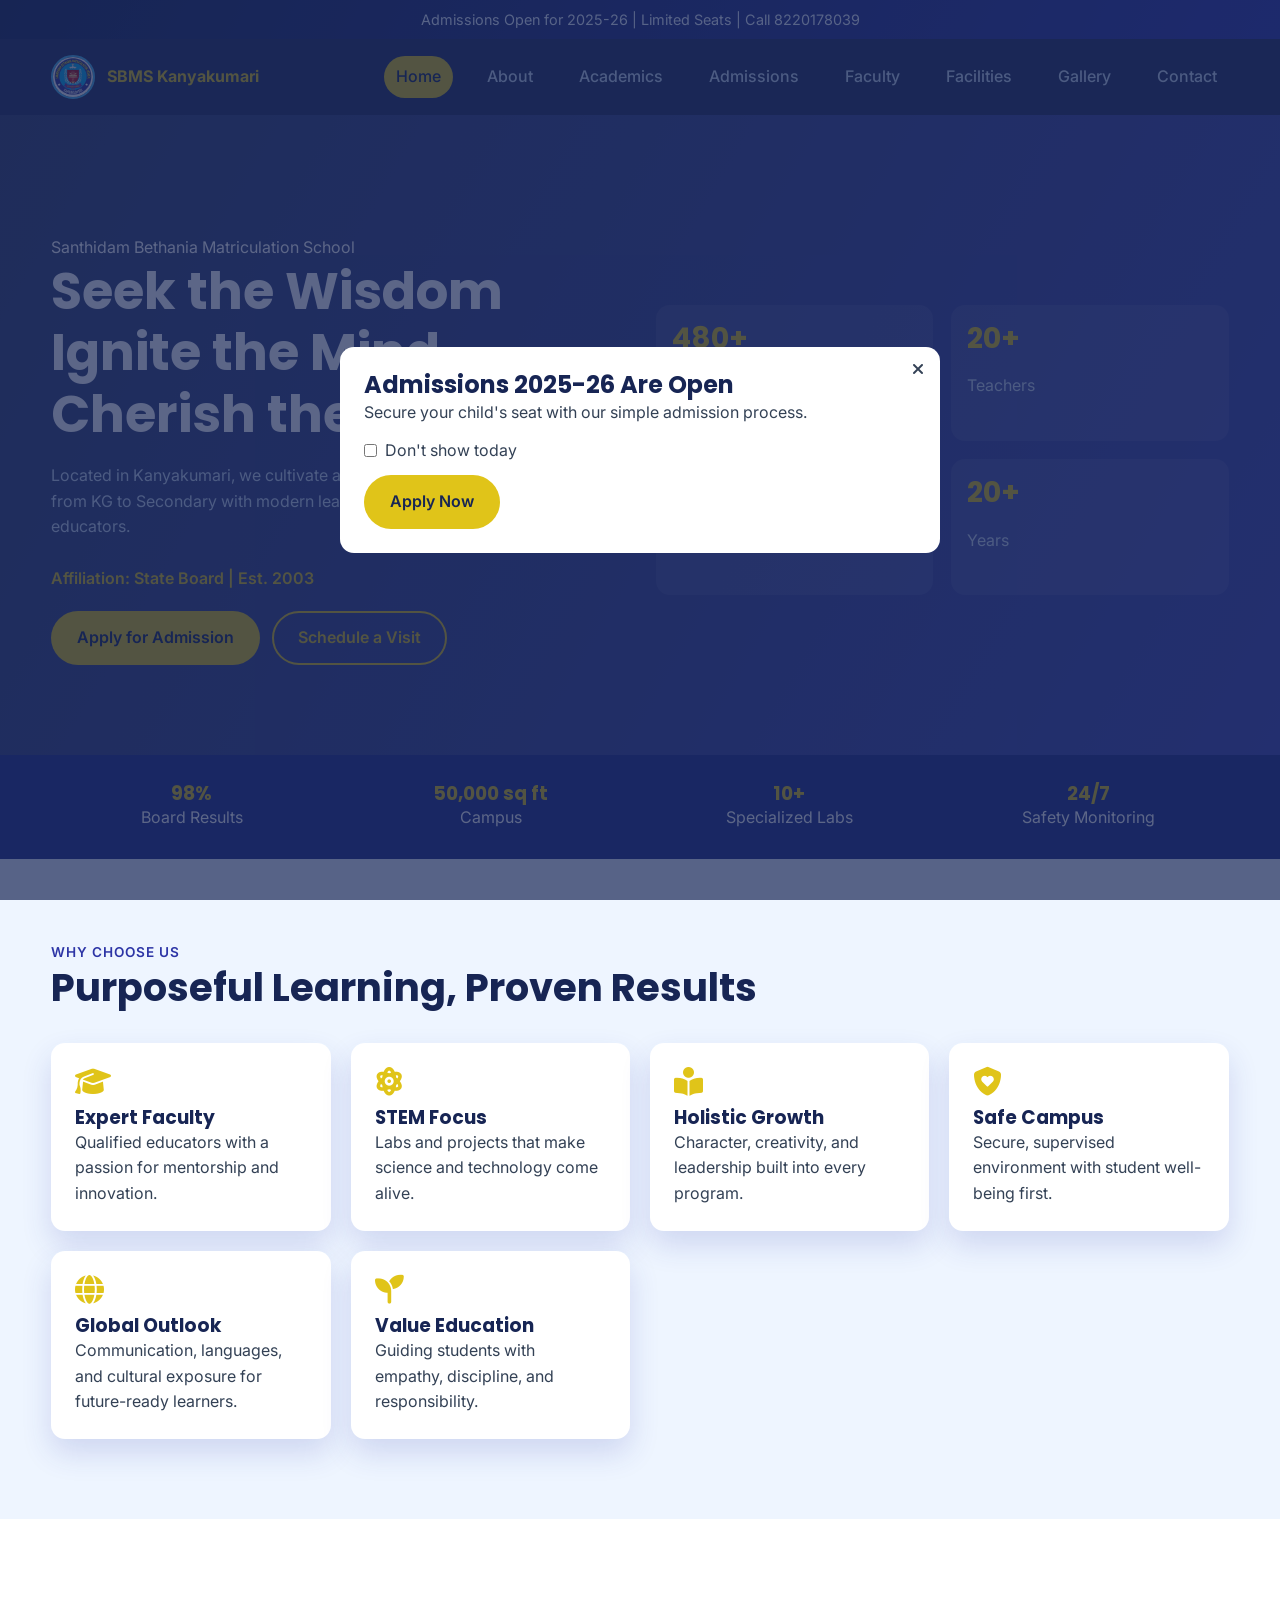
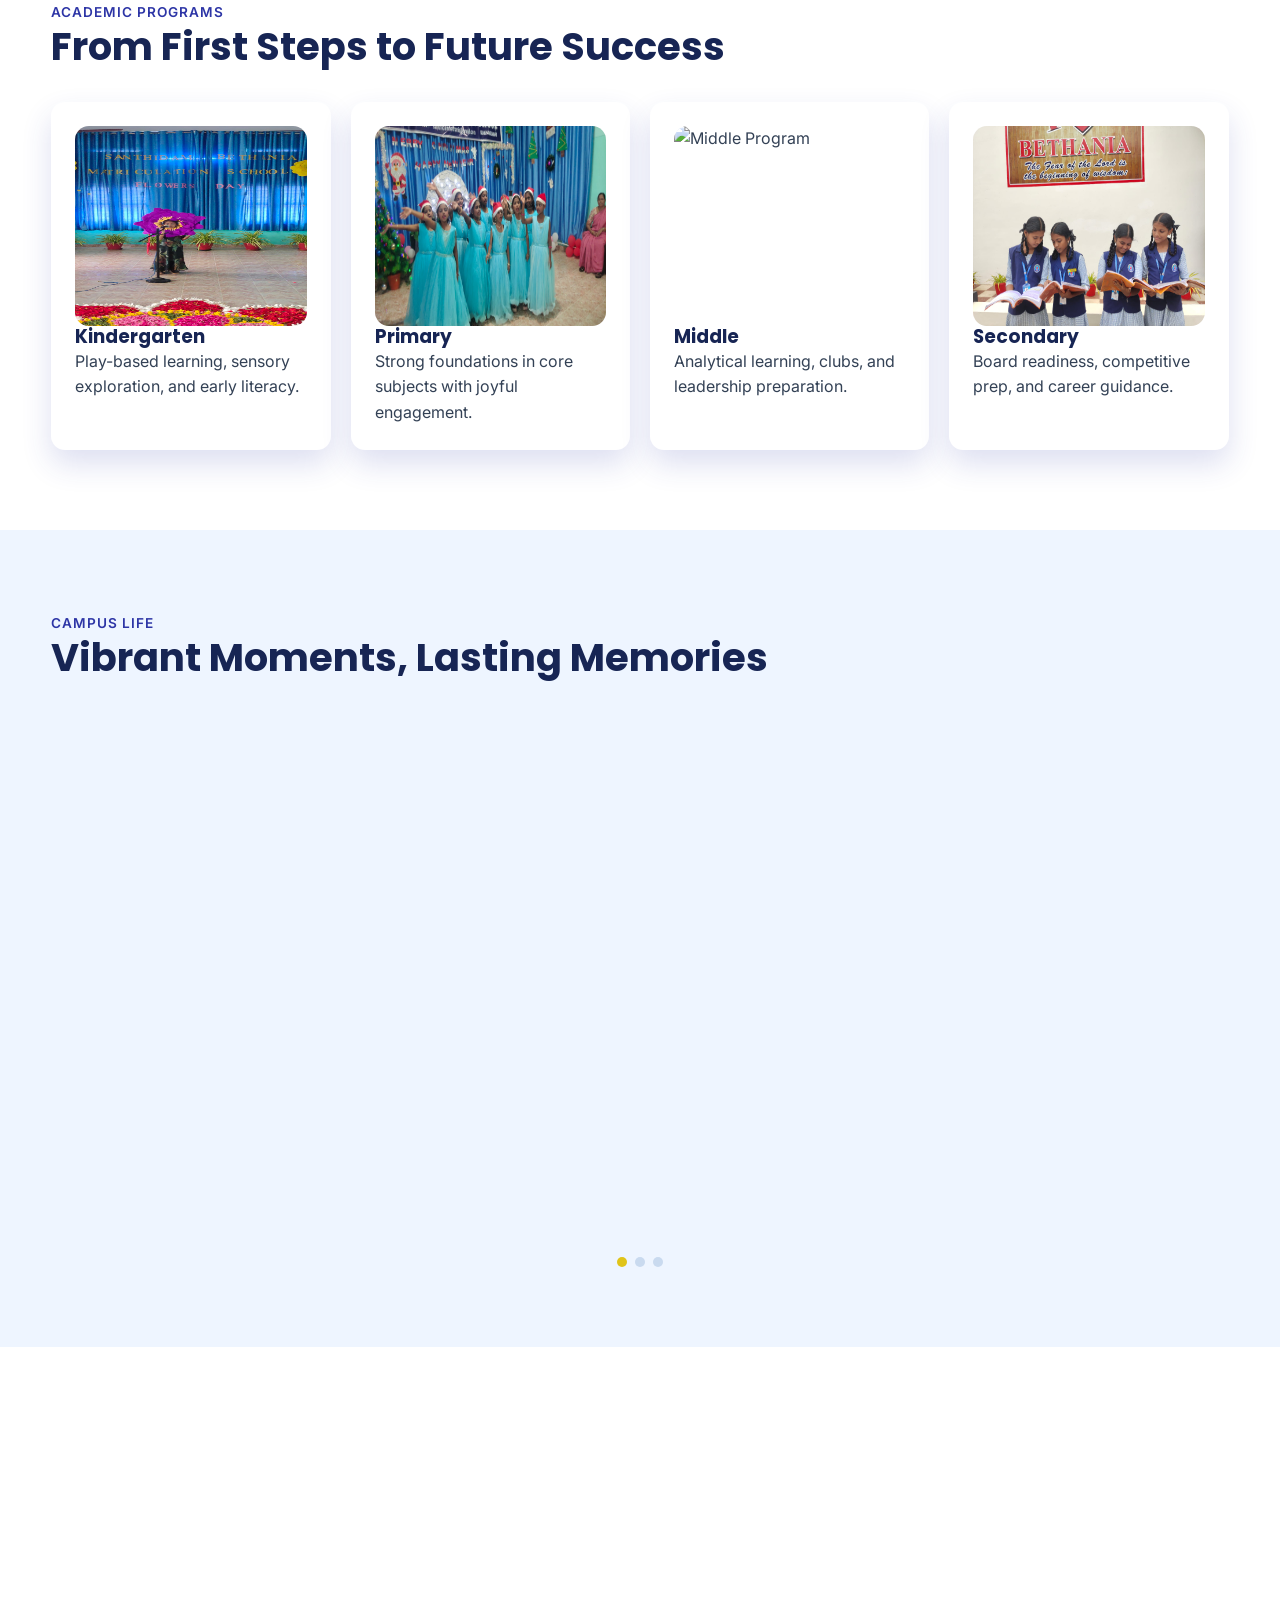
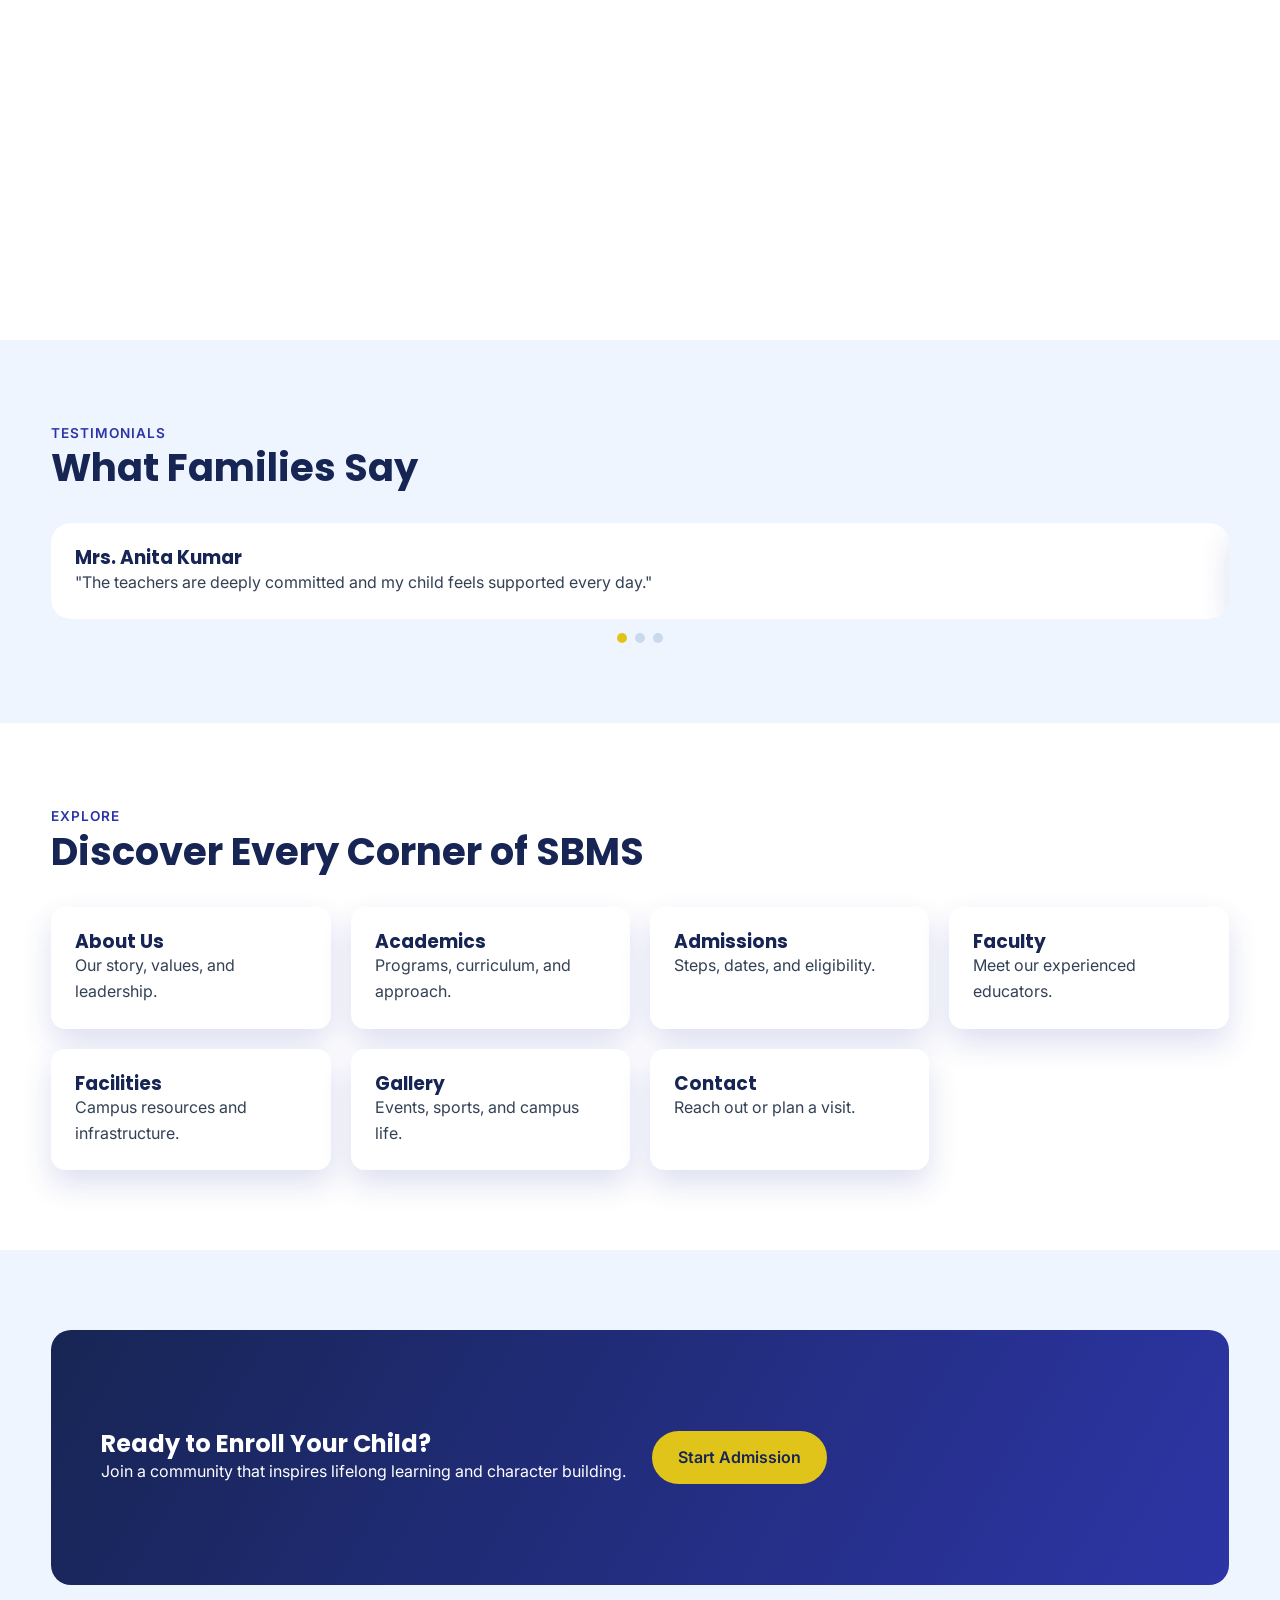
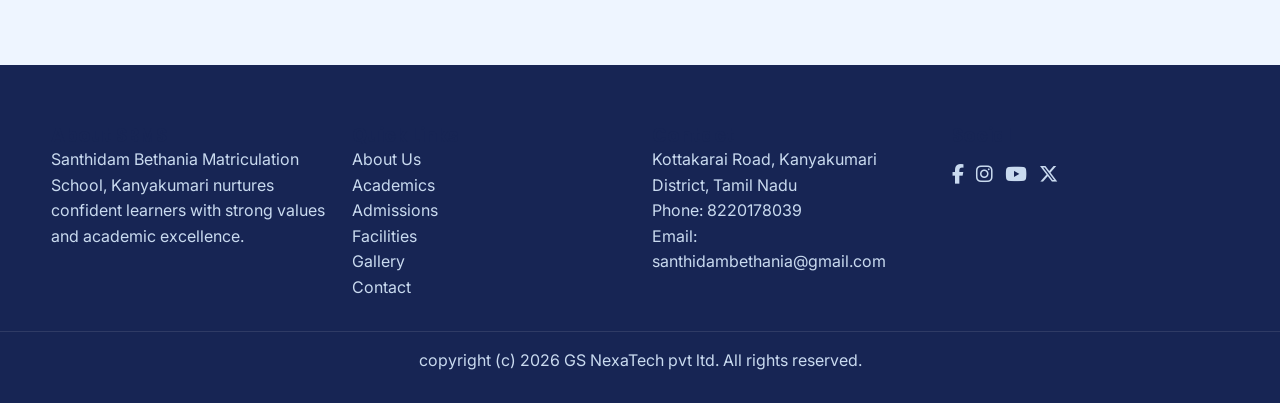
==== index.html @ c2c3dbf5 "new images" ====
<!DOCTYPE html>
<html lang="en">

<head>
  <meta charset="UTF-8">
  <meta name="viewport" content="width=device-width, initial-scale=1.0">
  <title>Home | Santhidam Bethania Matriculation School  Best School in Kanyakumari</title>
  <meta name="description"
    content="Santhidam Bethania Matriculation School in Kanyakumari offers holistic education, modern facilities, and a caring environment from KG to Secondary." />
  <meta name="keywords"
    content="Santhidam Bethania Matriculation School, Kanyakumari school, matriculation, KG to secondary, best school in Kanyakumari" />
  <link rel="canonical" href="https://santhidambethania.edu/index.html" />
  <meta property="og:title" content="Santhidam Bethania Matriculation School" />
  <meta property="og:description"
    content="A trusted State Board school in Kanyakumari nurturing wisdom, creativity, and achievement." />
  <meta property="og:image" content="https://picsum.photos/seed/sbms-home-og/1200/630" />
  <meta property="og:url" content="https://santhidambethania.edu/index.html" />
  <meta name="robots" content="index, follow" />
  <link rel="stylesheet" href="styles.css" />
  <link rel="stylesheet" href="https://cdnjs.cloudflare.com/ajax/libs/font-awesome/6.5.0/css/all.min.css" />
</head>

<body>
  <div class="announcement">
    Admissions Open for 2025-26 | Limited Seats | Call 8220178039
  </div>

  <header class="navbar">
    <div class="container">
      <a class="logo" href="index.html"><img class="logo-img" src="images/logo.png" alt="Santhidam Bethania logo" /> <span>SBMS Kanyakumari</span></a>
      <nav class="nav-links">
        <a href="index.html">Home</a>
        <a href="about.html">About</a>
        <a href="academics.html">Academics</a>
        <a href="admissions.html">Admissions</a>
        <a href="faculty.html">Faculty</a>
        <a href="facilities.html">Facilities</a>
        <a href="gallery.html">Gallery</a>
        <a href="contact.html">Contact</a>
      </nav>
      <div class="hamburger"><i class="fa-solid fa-bars"></i></div>
    </div>
  </header>

  <section class="hero">
    <div class="container content">
      <div class="fade-in">
        <span>Santhidam Bethania Matriculation School</span>
        <h1>Seek the Wisdom<br>Ignite the Mind<br>Cherish the Dream</h1>
        <p>Located in Kanyakumari, we cultivate academic excellence and character from KG to Secondary with modern
          learning spaces and passionate educators.</p>
        <div class="tagline">Affiliation: State Board | Est. 2003</div>
        <div class="hero-actions">
          <a class="btn" href="admissions.html">Apply for Admission</a>
          <a class="btn btn-outline" href="contact.html">Schedule a Visit</a>
        </div>
      </div>
      <div class="hero-stats fade-in">
        <div class="stats">
          <div class="counter">
            <h3 data-target="500" data-suffix="+">0</h3>
            <p>Students</p>
          </div>
          <div class="counter">
            <h3 data-target="20" data-suffix="+">0</h3>
            <p>Teachers</p>
          </div>
          <div class="counter">
            <h3 data-target="40" data-suffix="+">0</h3>
            <p>Subjects</p>
          </div>
          <div class="counter">
            <h3 data-target="20" data-suffix="+">0</h3>
            <p>Years</p>
          </div>
        </div>
      </div>
    </div>
  </section>

  <section class="stats-band">
    <div class="container stats-grid fade-in">
      <div>
        <h3>98%</h3>
        <p>Board Results</p>
      </div>
      <div>
        <h3>50,000 sq ft</h3>
        <p>Campus</p>
      </div>
      <div>
        <h3>10+</h3>
        <p>Specialized Labs</p>
      </div>
      <div>
        <h3>24/7</h3>
        <p>Safety Monitoring</p>
      </div>
    </div>
  </section>

  <section class="section">
    <div class="container">
      <div class="section-title">
        <div>
          <span class="kicker">Why Choose Us</span>
          <h2>Purposeful Learning, Proven Results</h2>
        </div>
      </div>
      <div class="card-grid">
        <div class="card fade-in"><i class="fa-solid fa-graduation-cap"></i>
          <h3>Expert Faculty</h3>
          <p>Qualified educators with a passion for mentorship and innovation.</p>
        </div>
        <div class="card fade-in"><i class="fa-solid fa-atom"></i>
          <h3>STEM Focus</h3>
          <p>Labs and projects that make science and technology come alive.</p>
        </div>
        <div class="card fade-in"><i class="fa-solid fa-book-open-reader"></i>
          <h3>Holistic Growth</h3>
          <p>Character, creativity, and leadership built into every program.</p>
        </div>
        <div class="card fade-in"><i class="fa-solid fa-shield-heart"></i>
          <h3>Safe Campus</h3>
          <p>Secure, supervised environment with student well-being first.</p>
        </div>
        <div class="card fade-in"><i class="fa-solid fa-globe"></i>
          <h3>Global Outlook</h3>
          <p>Communication, languages, and cultural exposure for future-ready learners.</p>
        </div>
        <div class="card fade-in"><i class="fa-solid fa-seedling"></i>
          <h3>Value Education</h3>
          <p>Guiding students with empathy, discipline, and responsibility.</p>
        </div>
      </div>
    </div>
  </section>

  <section class="section section-alt">
    <div class="container">
      <div class="section-title">
        <div>
          <span class="kicker">Academic Programs</span>
          <h2>From First Steps to Future Success</h2>
        </div>
      </div>
      <div class="card-grid">
        <div class="card program-card fade-in">
          <img src="./newimages/kinder.jpeg" alt="KG Program" width="400" height="200" />
          <h3>Kindergarten</h3>
          <p>Play-based learning, sensory exploration, and early literacy.</p>
        </div>
        <div class="card program-card fade-in">
          <img src="./newimages/primary.jpeg" alt="Primary Program" width="400" height="200" />
          <h3>Primary</h3>
          <p>Strong foundations in core subjects with joyful engagement.</p>
        </div>
        <div class="card program-card fade-in">
          <img src="./newimages/middle.jpeg" alt="Middle Program" width="400" height="200" />
          <h3>Middle</h3>
          <p>Analytical learning, clubs, and leadership preparation.</p>
        </div>
        <div class="card program-card fade-in">
          <img src="./newimages/secondary.jpg" alt="Secondary Program" width="400" height="200" />
          <h3>Secondary</h3>
          <p>Board readiness, competitive prep, and career guidance.</p>
        </div>
      </div>
    </div>
  </section>

  <section class="section">
    <div class="container">
      <div class="section-title">
        <div>
          <span class="kicker">Campus Life</span>
          <h2>Vibrant Moments, Lasting Memories</h2>
        </div>
      </div>
      <div class="slider fade-in" id="campusSlider">
        <div class="slides">
          <div class="slide">
            <img src="./newimages/flowesday.jpeg" alt="Campus Event" class="program-img" />
            <div class="slide-content">
              <h3>Flowers Day</h3>
              <p>Flowers Day was celebrated with vibrant enthusiasm, as students dressed in colorful floral attire and showcased beautiful flower arrangements. The event helped children appreciate nature while learning about the importance of flowers in our environment. 🌸</p>
            </div>
          </div>
          <div class="slide">
            <img src="./newimages/drug_awerness.jpeg" class="program-img" alt="Sports" />
            <div class="slide-content">
              <h3>Road Safety Awareness</h3>
              <p>Students learned the importance of following traffic rules and practicing safe habits on the road. The session encouraged responsible behavior to ensure safety for themselves and others.🚦</p>
            </div>
          </div>
          <div class="slide">
            <img src="./newimages/trip.JPG" class="program-img" alt="Arts" />
            <div class="slide-content">
              <h3>School Trip</h3>
              <p>Students enjoyed an exciting and educational school trip, creating unforgettable memories with their friends and teachers. The outing provided a perfect blend of learning, fun, and real-world exposure beyond the classroom.🚌 </p>
            </div>
          </div>
        </div>
      </div>
      <div class="slider-dots">
        <button class="active"></button>
        <button></button>
        <button></button>
      </div>
    </div>
  </section>

  <section class="section section-alt">
    <div class="container split">
      <div class="fade-in">
        <span class="kicker">Our Purpose</span>
        <h2>Vision</h2>
        <p>Excellence in education, Excellence in life.
          Education with heart, Excellence from the start.
          Shaping minds, shaping the future.
          Nurturing tomorrows leaders today.</p>
        <h2>Mission</h2>
        <p>Educating character and building bridges.
          Going beyond to break barriers.
          Inclusive education and transforming individuals.</p>
      </div>
      <div class="fade-in">
        <img src="./newimages/vision.jpeg" alt="Vision" />
      </div>
    </div>
  </section>

  <section class="section">
    <div class="container">
      <div class="section-title">
        <div>
          <span class="kicker">Testimonials</span>
          <h2>What Families Say</h2>
        </div>
      </div>
      <div class="slider fade-in" id="testimonialSlider">
        <div class="slides">
          <div class="slide">
            <div class="card testimonial-card">            
              <h3>Mrs. Anita Kumar</h3>
              <p>"The teachers are deeply committed and my child feels supported every day."</p>
            </div>
          </div>
          <div class="slide">
            <div class="card testimonial-card">            
              <h3>Mr. Rajesh Nair</h3>
              <p>"SBMS combines discipline with creativity. We are proud of the growth we see."</p>
            </div>
          </div>
          <div class="slide">
            <div class="card testimonial-card">              
              <h3>Ms. Priya Selvan</h3>
              <p>"Excellent academics and facilities. The campus feels safe and inspiring."</p>
            </div>
          </div>
        </div>
      </div>
      <div class="slider-dots">
        <button class="active"></button>
        <button></button>
        <button></button>
      </div>
    </div>
  </section>

  <section class="section section-alt">
    <div class="container">
      <div class="section-title">
        <div>
          <span class="kicker">Explore</span>
          <h2>Discover Every Corner of SBMS</h2>
        </div>
      </div>
      <div class="card-grid">
        <a class="card fade-in" href="about.html">
          <h3>About Us</h3>
          <p>Our story, values, and leadership.</p>
        </a>
        <a class="card fade-in" href="academics.html">
          <h3>Academics</h3>
          <p>Programs, curriculum, and approach.</p>
        </a>
        <a class="card fade-in" href="admissions.html">
          <h3>Admissions</h3>
          <p>Steps, dates, and eligibility.</p>
        </a>
        <a class="card fade-in" href="faculty.html">
          <h3>Faculty</h3>
          <p>Meet our experienced educators.</p>
        </a>
        <a class="card fade-in" href="facilities.html">
          <h3>Facilities</h3>
          <p>Campus resources and infrastructure.</p>
        </a>
        <a class="card fade-in" href="gallery.html">
          <h3>Gallery</h3>
          <p>Events, sports, and campus life.</p>
        </a>
        <a class="card fade-in" href="contact.html">
          <h3>Contact</h3>
          <p>Reach out or plan a visit.</p>
        </a>
      </div>
    </div>
  </section>

  <section class="section">
    <div class="container">
      <div class="cta-banner fade-in">
        <div class="split cta-inner">
          <div>
            <h2>Ready to Enroll Your Child?</h2>
            <p>Join a community that inspires lifelong learning and character building.</p>
          </div>
          <div>
            <a class="btn" href="admissions.html">Start Admission</a>
          </div>
        </div>
      </div>
    </div>
  </section>

  <footer class="footer">
    <div class="container footer-grid">
      <div>
        <h3>About SBMS</h3>
        <p>Santhidam Bethania Matriculation School, Kanyakumari nurtures confident learners with strong values and
          academic excellence.</p>
      </div>
      <div>
        <h3>Quick Links</h3>
        <ul>
          <li><a href="about.html">About Us</a></li>
          <li><a href="academics.html">Academics</a></li>
          <li><a href="admissions.html">Admissions</a></li>
          <li><a href="facilities.html">Facilities</a></li>
          <li><a href="gallery.html">Gallery</a></li>
          <li><a href="contact.html">Contact</a></li>
        </ul>
      </div>
      <div>
        <h3>Contact</h3>
        <p>Kottakarai Road, Kanyakumari District, Tamil Nadu</p>
        <p>Phone: 8220178039</p>
        <p>Email: santhidambethania@gmail.com</p>
      </div>
      <div>
        <h3>Social</h3>
        <div class="socials">
          <a href="#"><i class="fa-brands fa-facebook-f"></i></a>
          <a href="#"><i class="fa-brands fa-instagram"></i></a>
          <a href="#"><i class="fa-brands fa-youtube"></i></a>
          <a href="#"><i class="fa-brands fa-x-twitter"></i></a>
        </div>
      </div>
    </div>
    <div class="footer-bottom">copyright (c) 2026 GS NexaTech pvt ltd. All rights reserved.</div>
  </footer>

  <div class="modal" id="admissionModal">
    <div class="modal-content">
      <span class="modal-close"><i class="fa-solid fa-xmark"></i></span>
      <h2>Admissions 2025-26 Are Open</h2>
      <p>Secure your child's seat with our simple admission process.</p>
      <label class="modal-option">
        <input type="checkbox" id="dontShowToday" /> Don't show today
      </label>
      <a class="btn" href="admissions.html">Apply Now</a>
    </div>
  </div>

  <script src="scripts.js"></script>
</body>

</html>
---- styles.css ----
/* SBMS School Website Styles */
@import url('https://fonts.googleapis.com/css2?family=Inter:wght@300;400;500;600;700&family=Poppins:wght@300;400;600;700;800&display=swap');

:root {
  --primary: #2d35a6;
  --primary-dark: #1f2d86;
  --accent: #e0c419;
  --text: #172554;
  --muted: #334155;
  --bg: #eef5ff;
  --surface: #ffffff;
  --border: #c9daef;
  --max-width: 1120px;
  --radius: 16px;
  --shadow: 0 14px 30px rgba(45, 53, 166, 0.16);
  --shadow-lift: 0 18px 40px rgba(45, 53, 166, 0.28);
  --radius-lg: 20px;
  --radius-md: 14px;
  --radius-sm: 10px;
  --transition: all 0.3s ease;
}

* {
  box-sizing: border-box;
  margin: 0;
  padding: 0;
}

html {
  scroll-behavior: smooth;
}

body {
  font-family: 'Inter', sans-serif;
  background: var(--bg);
  color: var(--muted);
  line-height: 1.6;
}

img {
  max-width: 100%;
  display: block;
}

a {
  text-decoration: none;
  color: inherit;
}

ul {
  list-style: none;
}

h1, h2, h3, h4 {
  font-family: 'Poppins', sans-serif;
  color: var(--text);
  line-height: 1.2;
}

.container {
  width: min(1200px, 92%);
  margin: 0 auto;
}

.section {
  padding: 80px 0;
}

.section-alt {
  background: var(--surface);
}

.section-title {
  display: flex;
  align-items: center;
  justify-content: space-between;
  margin-bottom: 32px;
}

.section-title h2 {
  font-size: clamp(1.8rem, 3vw, 2.6rem);
}

.kicker {
  color: var(--primary);
  font-weight: 600;
  letter-spacing: 1px;
  text-transform: uppercase;
  font-size: 0.85rem;
}

.btn {
  display: inline-flex;
  align-items: center;
  justify-content: center;
  gap: 10px;
  padding: 12px 24px;
  background: var(--accent);
  color: var(--text);
  font-weight: 600;
  border-radius: 999px;
  border: 2px solid transparent;
  transition: var(--transition);
}

.btn:hover {
  background: var(--primary-dark);
  color: var(--surface);
  transform: translateY(-2px);
  box-shadow: var(--shadow);
}

.btn.loading {
  opacity: 0.7;
  pointer-events: none;
}

.btn-outline {
  background: transparent;
  color: var(--accent);
  border-color: var(--accent);
}

.btn-outline:hover {
  background: var(--accent);
  color: var(--text);
}

.announcement {
  background: linear-gradient(120deg, var(--text), var(--primary));
  color: var(--bg);
  font-size: 0.9rem;
  padding: 8px 0;
  text-align: center;
}

.navbar {
  position: sticky;
  top: 0;
  z-index: 999;
  background: rgba(23, 37, 84, 0.96);
  backdrop-filter: blur(8px);
  transition: var(--transition);
}

.navbar.shrink {
  box-shadow: var(--shadow);
  padding: 6px 0;
}

.navbar .container {
  display: flex;
  align-items: center;
  justify-content: space-between;
  padding: 16px 0;
}

.logo {
  display: flex;
  align-items: center;
  gap: 12px;
  color: var(--surface);
  font-weight: 700;
}

.logo span {
  color: var(--accent);
}

.nav-links {
  display: flex;
  align-items: center;
  gap: 22px;
}

.nav-links a {
  color: var(--border);
  font-weight: 500;
  padding: 8px 12px;
  border-radius: 999px;
  transition: var(--transition);
}

.nav-links a.active,
.nav-links a:hover {
  background: var(--accent);
  color: var(--text);
}

.hamburger {
  display: none;
  color: var(--surface);
  font-size: 1.4rem;
  cursor: pointer;
}

.hero {
  background: linear-gradient(120deg, rgba(23, 37, 84, 0.88), rgba(45, 53, 166, 0.9)),
    url('https://picsum.photos/seed/sbms-hero/1600/900') center/cover no-repeat;
  color: var(--surface);
  padding: 120px 0 90px;
}

.hero .content {
  display: grid;
  grid-template-columns: repeat(auto-fit, minmax(260px, 1fr));
  gap: 32px;
  align-items: center;
}

.hero h1 {
  font-size: clamp(2.4rem, 4vw, 3.6rem);
  color: var(--surface);
}

.hero p {
  color: var(--border);
  margin: 18px 0 26px;
}

.hero-actions {
  margin-top: 20px;
  display: flex;
  gap: 12px;
  flex-wrap: wrap;
}

.hero .tagline {
  white-space: pre-line;
  color: var(--accent);
  font-weight: 600;
}

.hero .stats {
  display: grid;
  grid-template-columns: repeat(2, 1fr);
  gap: 18px;
}

.counter {
  background: rgba(255, 255, 255, 0.08);
  padding: 16px;
  border-radius: var(--radius-md);
}

.counter h3 {
  font-size: 1.8rem;
  color: var(--accent);
}

.stats-band {
  background: var(--primary-dark);
  color: var(--surface);
  padding: 28px 0;
}

.stats-grid {
  display: grid;
  grid-template-columns: repeat(auto-fit, minmax(180px, 1fr));
  gap: 18px;
  text-align: center;
}

.stats-grid h3 {
  color: var(--accent);
}

.card-grid {
  display: grid;
  grid-template-columns: repeat(auto-fit, minmax(240px, 1fr));
  gap: 20px;
}

.card {
  background: var(--surface);
  padding: 24px;
  border-radius: var(--radius-md);
  box-shadow: var(--shadow);
  transition: var(--transition);
}

.card:hover {
  transform: translateY(-6px);
  box-shadow: var(--shadow-lift);
}

.event-card {
  position: relative;
}

.date-badge {
  position: absolute;
  top: 14px;
  left: 14px;
  background: var(--accent);
  color: var(--text);
  padding: 6px 10px;
  border-radius: 999px;
  font-weight: 600;
  font-size: 0.8rem;
}

.card i {
  font-size: 1.8rem;
  color: var(--accent);
  margin-bottom: 12px;
}

.program-card img,
.facility-card img,
.gallery-card img,
.event-card img,
.faculty-card img,
.campus-slide img,
.testimonial-card img,
.committee-card img,
.video-card img,
.achievement-card img {
  border-radius: var(--radius-md);
}

.slider {
  position: relative;
  overflow: hidden;
  border-radius: var(--radius-lg);
}

.slides {
  display: flex;
  transition: transform 0.5s ease;
}

.slide {
  min-width: 100%;
}

.slide-content {
  padding: 28px;
  background: var(--surface);
}

.slider-dots {
  display: flex;
  justify-content: center;
  gap: 8px;
  margin-top: 14px;
}

.slider-dots button {
  width: 10px;
  height: 10px;
  border-radius: 50%;
  border: none;
  background: var(--border);
  cursor: pointer;
}

.slider-dots button.active {
  background: var(--accent);
}

.hero-inner {
  background: linear-gradient(120deg, rgba(23, 37, 84, 0.9), rgba(45, 53, 166, 0.9)),
    url('https://picsum.photos/seed/sbms-inner/1600/600') center/cover no-repeat;
  color: var(--surface);
  padding: 90px 0 70px;
}

.hero-inner h1 {
  color: var(--surface);
}

.breadcrumb {
  display: flex;
  gap: 8px;
  color: var(--border);
  margin-top: 10px;
}

.breadcrumb a {
  color: var(--accent);
}

.timeline {
  display: grid;
  gap: 20px;
}

.timeline-item {
  display: grid;
  grid-template-columns: 80px 1fr;
  gap: 16px;
  align-items: start;
}

.timeline-year {
  background: var(--accent);
  color: var(--text);
  font-weight: 700;
  text-align: center;
  padding: 10px;
  border-radius: var(--radius-sm);
}

.split {
  display: grid;
  grid-template-columns: repeat(auto-fit, minmax(260px, 1fr));
  gap: 24px;
  align-items: center;
}

.signature {
  margin-top: 18px;
  font-family: 'Poppins', sans-serif;
  font-size: 1.1rem;
  color: var(--primary);
}

.badge-strip {
  display: flex;
  gap: 16px;
  overflow-x: auto;
  padding-bottom: 8px;
}

.badge-strip .card {
  min-width: 240px;
}

.logo-strip {
  display: grid;
  grid-template-columns: repeat(auto-fit, minmax(140px, 1fr));
  gap: 18px;
  align-items: center;
}

.logo-strip img {
  background: var(--surface);
  padding: 16px;
  border-radius: var(--radius-sm);
  box-shadow: var(--shadow);
}

.tabs {
  display: flex;
  gap: 12px;
  flex-wrap: wrap;
  margin-bottom: 24px;
}

.tab-btn {
  padding: 10px 18px;
  border-radius: 999px;
  border: 1px solid var(--border);
  background: var(--surface);
  cursor: pointer;
  font-weight: 600;
}

.tab-btn.active {
  background: var(--accent);
  border-color: var(--accent);
  color: var(--text);
}

.tab-panel {
  display: none;
}

.tab-panel.active {
  display: block;
}

.accordion {
  display: grid;
  gap: 12px;
}

.accordion-item {
  background: var(--surface);
  border-radius: var(--radius-md);
  box-shadow: var(--shadow);
  overflow: hidden;
}

.accordion-header {
  padding: 16px 20px;
  display: flex;
  justify-content: space-between;
  align-items: center;
  cursor: pointer;
  font-weight: 600;
}

.accordion-body {
  max-height: 0;
  overflow: hidden;
  padding: 0 20px;
  transition: max-height 0.3s ease;
}

.accordion-item.active .accordion-body {
  padding: 0 20px 18px;
  max-height: 400px;
}

.table {
  width: 100%;
  border-collapse: collapse;
  background: var(--surface);
  border-radius: var(--radius-md);
  overflow: hidden;
  box-shadow: var(--shadow);
}

.table th,
.table td {
  padding: 14px;
  border-bottom: 1px solid var(--border);
  text-align: left;
}

.table th {
  background: var(--primary-dark);
  color: var(--surface);
}

.checklist li {
  display: flex;
  align-items: center;
  gap: 10px;
  padding: 8px 0;
}

.checklist i {
  color: var(--accent);
}

.fee-card {
  background: var(--surface);
  border-radius: var(--radius-md);
  box-shadow: var(--shadow);
  padding: 24px;
}

.filter-btns {
  display: flex;
  gap: 12px;
  flex-wrap: wrap;
  margin-bottom: 24px;
}

.filter-btns button {
  padding: 10px 18px;
  border-radius: 999px;
  border: 1px solid var(--border);
  background: var(--surface);
  cursor: pointer;
  font-weight: 600;
}

.filter-btns button.active {
  background: var(--accent);
  border-color: var(--accent);
  color: var(--text);
}

.faculty-grid {
  display: grid;
  grid-template-columns: repeat(auto-fit, minmax(220px, 1fr));
  gap: 20px;
}

.faculty-card {
  perspective: 1000px;
}

.faculty-inner {
  position: relative;
  transform-style: preserve-3d;
  transition: transform 0.6s;
}

.faculty-card:hover .faculty-inner {
  transform: rotateY(180deg);
}

.faculty-front,
.faculty-back {
  backface-visibility: hidden;
  background: var(--surface);
  border-radius: var(--radius-md);
  padding: 20px;
  box-shadow: var(--shadow);
  min-height: 320px;
}

.faculty-back {
  position: absolute;
  inset: 0;
  transform: rotateY(180deg);
  display: flex;
  flex-direction: column;
  justify-content: space-between;
}

.gallery-grid {
  columns: 4 200px;
  column-gap: 16px;
}

.gallery-item {
  break-inside: avoid;
  margin-bottom: 16px;
  position: relative;
  cursor: pointer;
}

.gallery-item img {
  border-radius: var(--radius-md);
  width: 100%;
}

.lightbox {
  position: fixed;
  inset: 0;
  background: rgba(23, 37, 84, 0.9);
  display: none;
  align-items: center;
  justify-content: center;
  z-index: 9999;
}

.lightbox.active {
  display: flex;
}

.lightbox img {
  max-width: 80%;
  max-height: 80vh;
  border-radius: var(--radius-md);
}

.lightbox button {
  position: absolute;
  background: none;
  border: none;
  color: var(--surface);
  font-size: 2rem;
  cursor: pointer;
}

.lightbox .prev {
  left: 6%;
}

.lightbox .next {
  right: 6%;
}

.lightbox .close {
  top: 6%;
  right: 6%;
}

.video-grid {
  display: grid;
  grid-template-columns: repeat(auto-fit, minmax(260px, 1fr));
  gap: 20px;
}

.video-card {
  position: relative;
}

.video-card .play {
  position: absolute;
  inset: 0;
  display: grid;
  place-items: center;
  color: var(--surface);
  font-size: 2rem;
  background: rgba(0, 0, 0, 0.35);
  border-radius: var(--radius-md);
}

.video-embed {
  position: relative;
  padding-bottom: 56.25%;
  height: 0;
  border-radius: var(--radius-md);
  overflow: hidden;
  box-shadow: var(--shadow);
}

.video-embed iframe {
  position: absolute;
  inset: 0;
  width: 100%;
  height: 100%;
  border: 0;
}

.facility-card h3 {
  margin-top: 12px;
}

.contact-cards {
  display: grid;
  grid-template-columns: repeat(auto-fit, minmax(220px, 1fr));
  gap: 20px;
}

.contact-card {
  background: var(--surface);
  padding: 24px;
  border-radius: var(--radius-md);
  box-shadow: var(--shadow);
  transition: var(--transition);
}

.contact-card:hover {
  transform: translateY(-6px);
  box-shadow: var(--shadow-lift);
}

.form {
  display: grid;
  gap: 14px;
}

.form input,
.form select,
.form textarea {
  padding: 12px 14px;
  border-radius: var(--radius-sm);
  border: 1px solid var(--border);
  font-family: 'Inter', sans-serif;
}

.form textarea {
  resize: vertical;
  min-height: 140px;
}

.form .form-row {
  display: grid;
  grid-template-columns: repeat(auto-fit, minmax(220px, 1fr));
  gap: 14px;
}

.form .error {
  border-color: #d9534f;
}

.form .success-msg {
  background: #e6f7e6;
  color: #2f7a2f;
  padding: 12px;
  border-radius: var(--radius-sm);
}

.map-embed {
  border-radius: var(--radius-md);
  overflow: hidden;
  box-shadow: var(--shadow);
}

.social-strip {
  display: flex;
  gap: 16px;
  font-size: 1.4rem;
  margin-top: 12px;
}

.social-strip a:hover {
  color: var(--accent);
}

.cta-banner {
  background: linear-gradient(120deg, var(--text), var(--primary));
  color: var(--surface);
  padding: 50px 0;
  border-radius: var(--radius-lg);
}

.cta-inner {
  padding: 50px;
}

.cta-banner h2 {
  color: var(--surface);
}

.footer {
  background: var(--text);
  color: var(--border);
  padding: 60px 0 30px;
}

.footer-grid {
  display: grid;
  grid-template-columns: repeat(auto-fit, minmax(220px, 1fr));
  gap: 24px;
}

.footer a {
  color: var(--border);
}

.footer .socials {
  display: flex;
  gap: 12px;
  font-size: 1.2rem;
  margin-top: 12px;
}

.footer-bottom {
  text-align: center;
  margin-top: 30px;
  border-top: 1px solid rgba(255, 255, 255, 0.1);
  padding-top: 16px;
}

.fade-in {
  opacity: 0;
  transform: translateY(18px);
  transition: 0.6s ease;
}

.fade-in.visible {
  opacity: 1;
  transform: translateY(0);
}

.modal {
  position: fixed;
  inset: 0;
  background: rgba(23, 37, 84, 0.7);
  display: none;
  align-items: center;
  justify-content: center;
  z-index: 9999;
}

.modal.active {
  display: flex;
}

.modal-content {
  background: var(--surface);
  padding: 24px;
  border-radius: var(--radius-md);
  width: min(600px, 90%);
  position: relative;
}

.modal-option {
  display: flex;
  align-items: center;
  gap: 8px;
  margin: 12px 0;
}

.modal-close {
  position: absolute;
  top: 10px;
  right: 16px;
  cursor: pointer;
}

.whatsapp-float {
  position: fixed;
  right: 20px;
  bottom: 20px;
  background: #25d366;
  color: var(--surface);
  width: 52px;
  height: 52px;
  border-radius: 50%;
  display: grid;
  place-items: center;
  font-size: 1.6rem;
  box-shadow: var(--shadow);
  z-index: 9999;
  transition: var(--transition);
}

.whatsapp-float.hidden {
  opacity: 0;
  pointer-events: none;
  transform: translateY(10px);
}

.call-now {
  position: fixed;
  left: 20px;
  bottom: 20px;
  background: var(--accent);
  color: var(--text);
  padding: 12px 18px;
  border-radius: 999px;
  font-weight: 600;
  box-shadow: var(--shadow);
  z-index: 9999;
}

@media (max-width: 900px) {
  .nav-links {
    position: absolute;
    top: 100%;
    right: 4%;
    background: var(--text);
    flex-direction: column;
    gap: 12px;
    padding: 18px;
    border-radius: var(--radius-md);
    display: none;
  }

  .nav-links.open {
    display: flex;
  }

  .hamburger {
    display: block;
  }

  .hero .stats {
    grid-template-columns: repeat(2, 1fr);
  }

  .gallery-grid {
    columns: 2 200px;
  }
}

@media (max-width: 600px) {
  .hero {
    padding: 90px 0 70px;
  }

  .hero .stats {
    grid-template-columns: 1fr;
  }

  .gallery-grid {
    columns: 1 200px;
  }
}
.program-img {
  width: 100%;
  height: 400px;        /* control height here */
  object-fit: cover;    /* crops nicely */
}
.gallery-img {
  width: 100%;
  width: 400px;
  height: 400px;        /* control height here */
  object-fit: cover;    /* crops nicely */
}
.youtube-img {
  width: 100%;
  height: 300px;        /* control height here */
  object-fit: cover;    /* crops nicely */
}
.logo-img {
  width: 44px;
  height: 44px;
  border-radius: 50%;
  border: 2px solid #48b4ea;
  object-fit: cover;
}
.fac-img {
  width: 500px;
  height: 150px;        /* control height here */
  object-fit: cover;    /* crops nicely */
}
.camp-img {
  width: 600px;
  height: 400px;        /* control height here */
  object-fit: cover;    /* crops nicely */
}
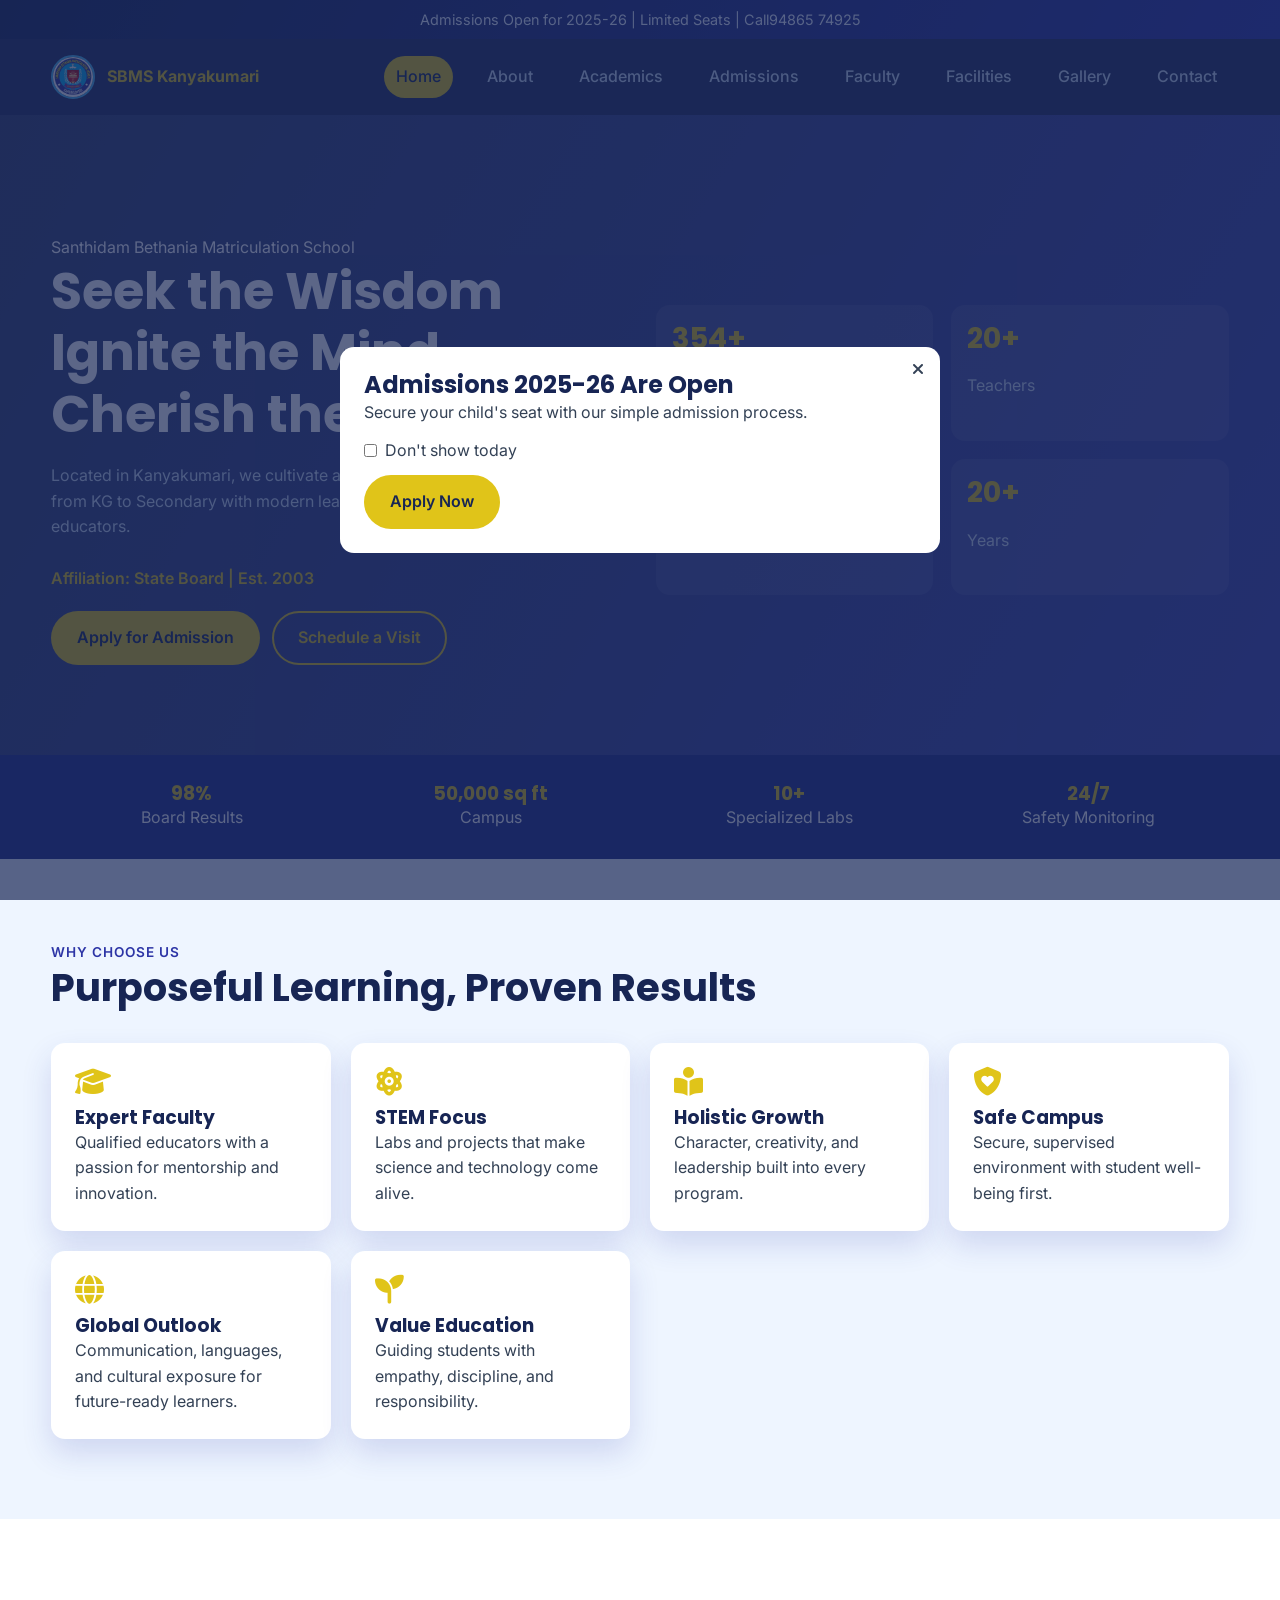
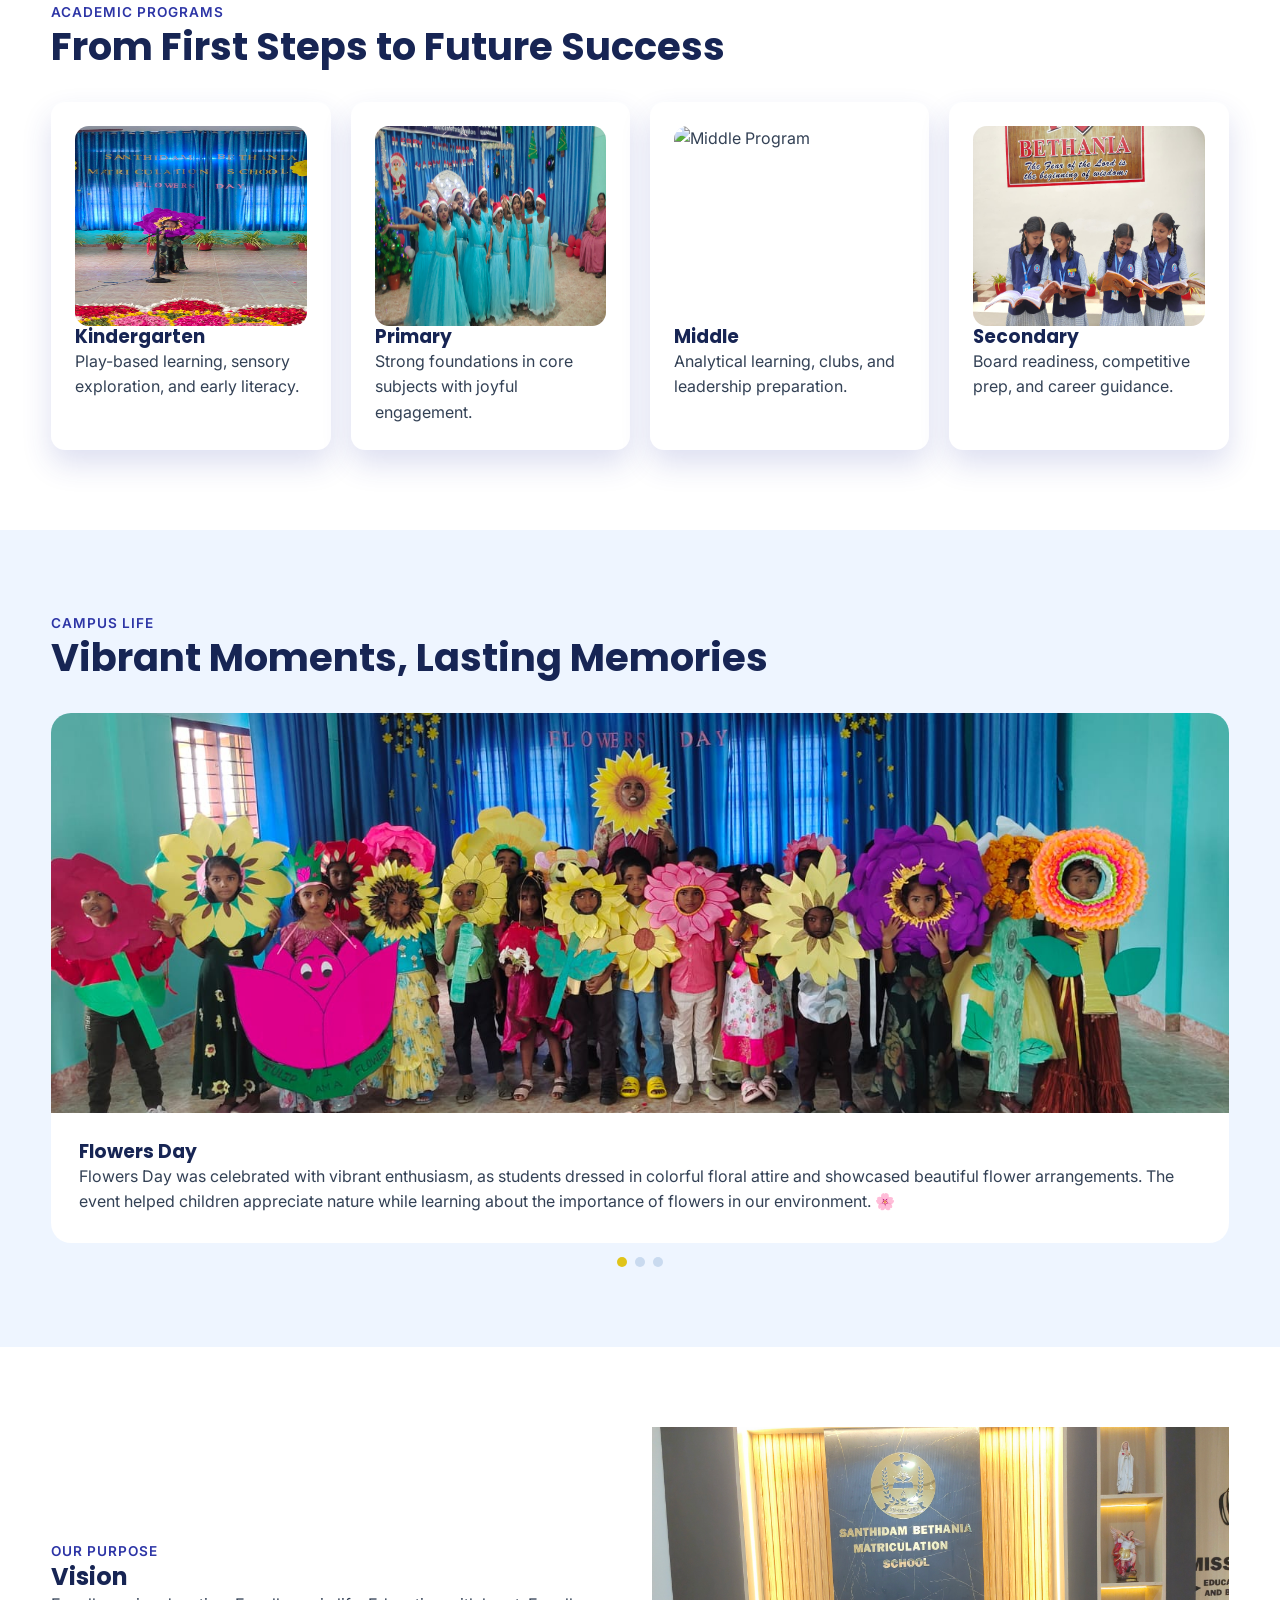
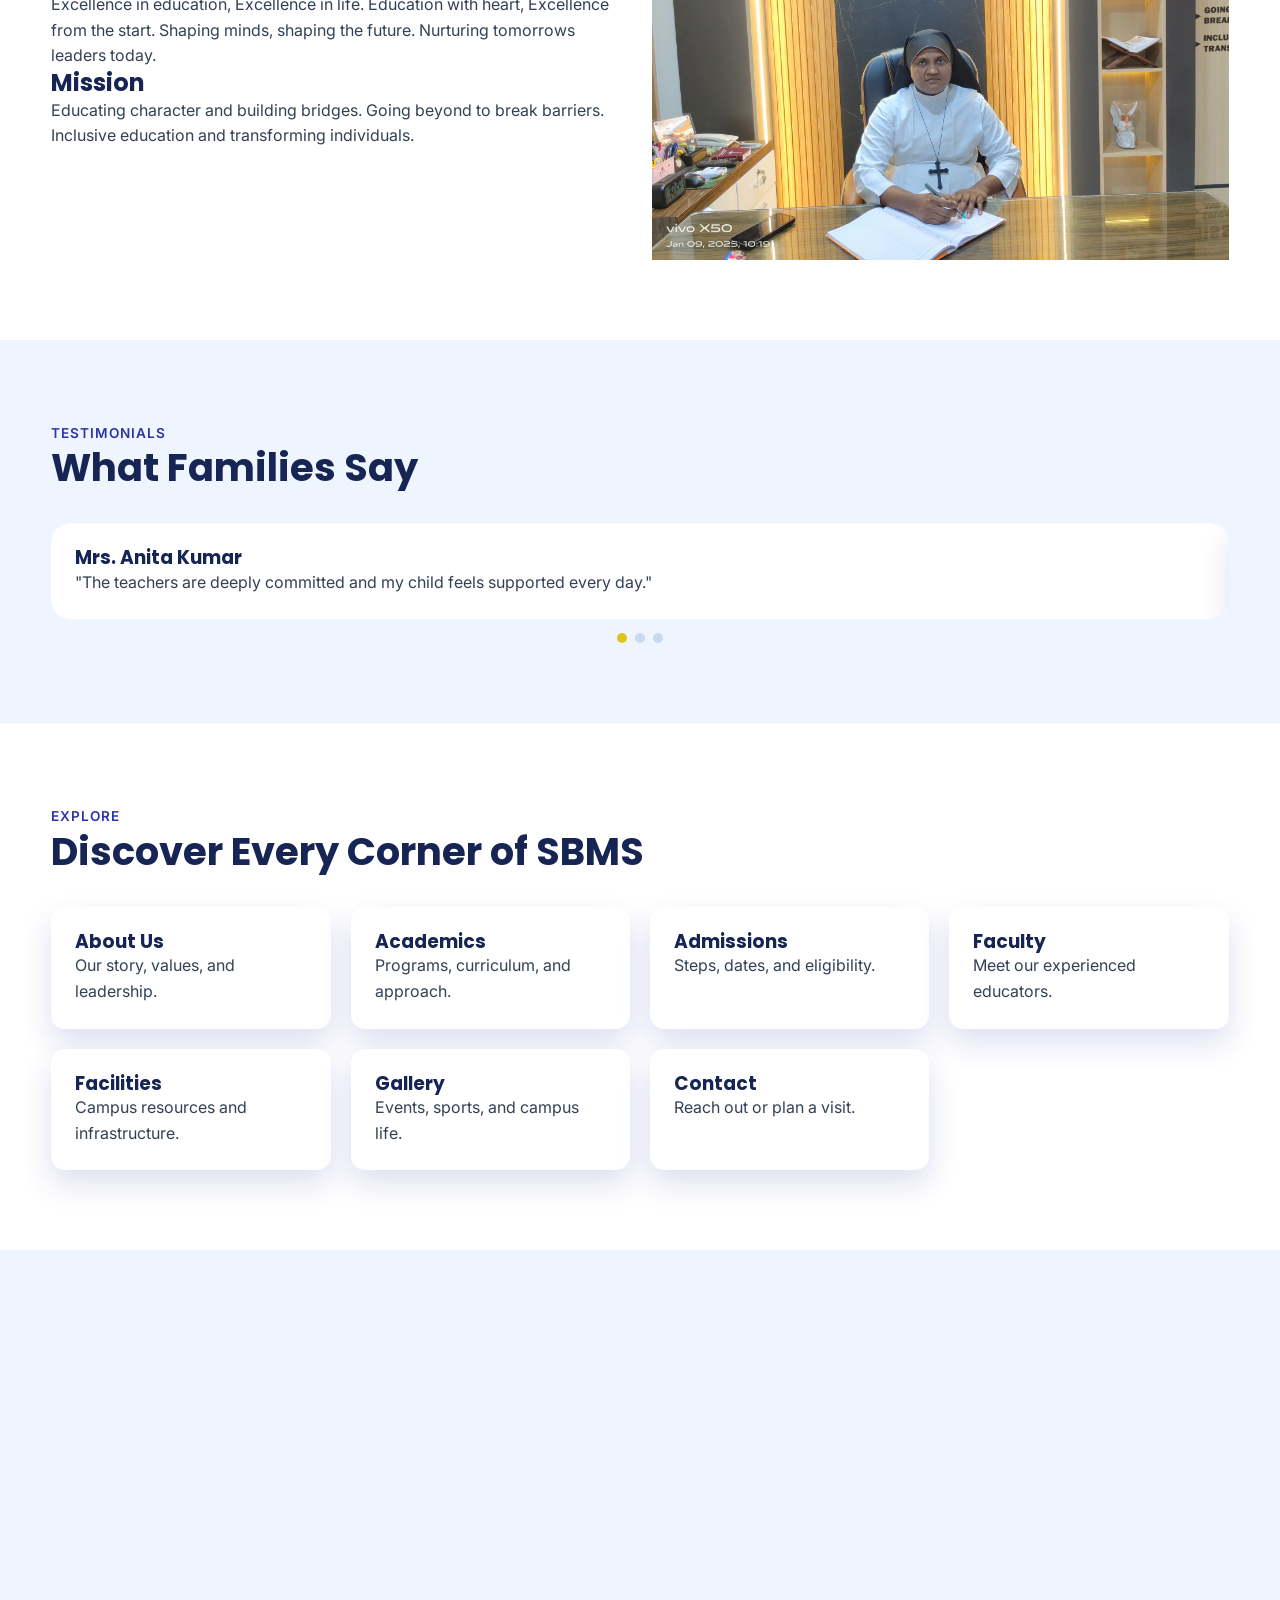
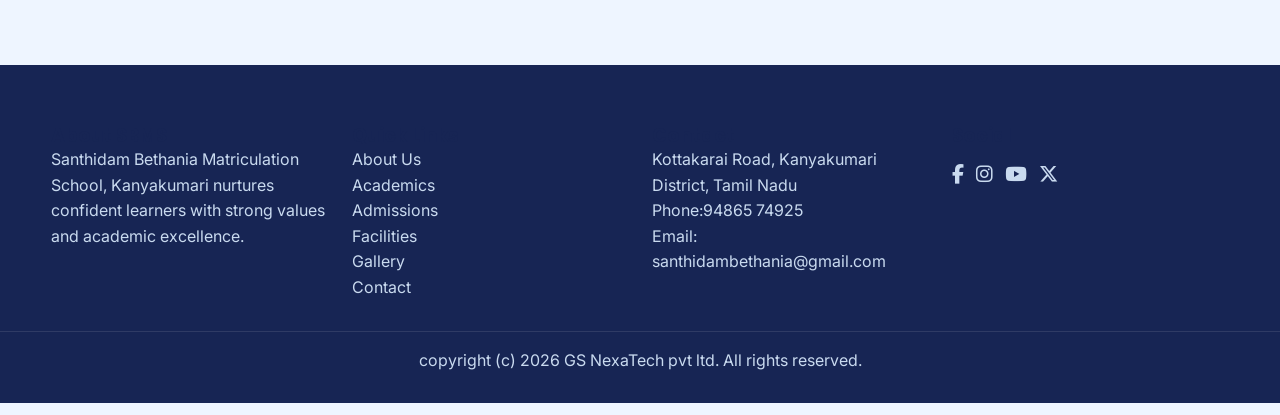
==== commit 1417800c: "mobile number change" ====
--- a/index.html
+++ b/index.html
@@ -22,7 +22,7 @@
 
 <body>
   <div class="announcement">
-    Admissions Open for 2025-26 | Limited Seats | Call 8220178039
+    Admissions Open for 2025-26 | Limited Seats | Call94865 74925
   </div>
 
   <header class="navbar">
@@ -346,7 +346,7 @@
       <div>
         <h3>Contact</h3>
         <p>Kottakarai Road, Kanyakumari District, Tamil Nadu</p>
-        <p>Phone: 8220178039</p>
+        <p>Phone:94865 74925</p>
         <p>Email: santhidambethania@gmail.com</p>
       </div>
       <div>
--- a/styles.css
+++ b/styles.css
@@ -981,3 +981,13 @@
   height: 400px;        /* control height here */
   object-fit: cover;    /* crops nicely */
 }
+.staf-img {
+  width: 500px;
+  height: 250px;        /* control height here */
+  object-fit: cover;    /* crops nicely */
+}
+.about-img {
+  width: 600px;
+  height: 300px;        /* control height here */
+  object-fit: cover;    /* crops nicely */
+}
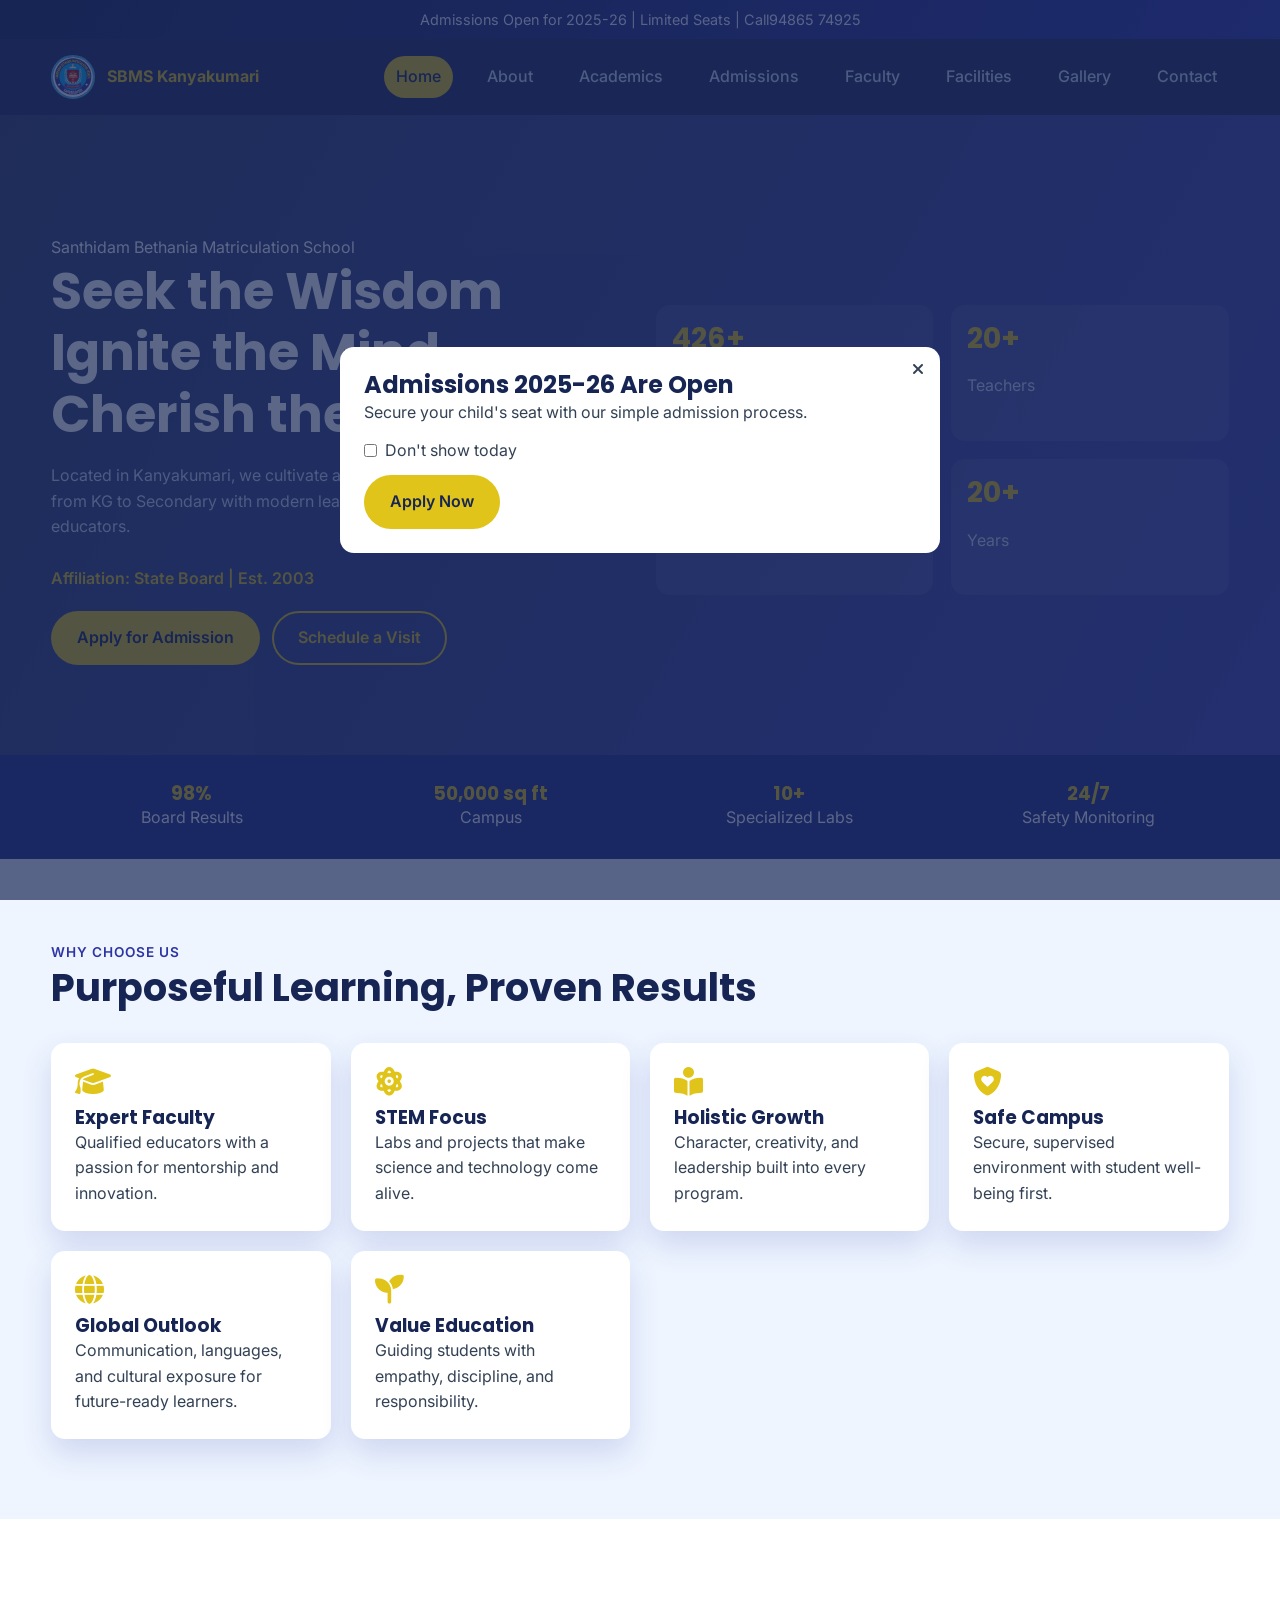
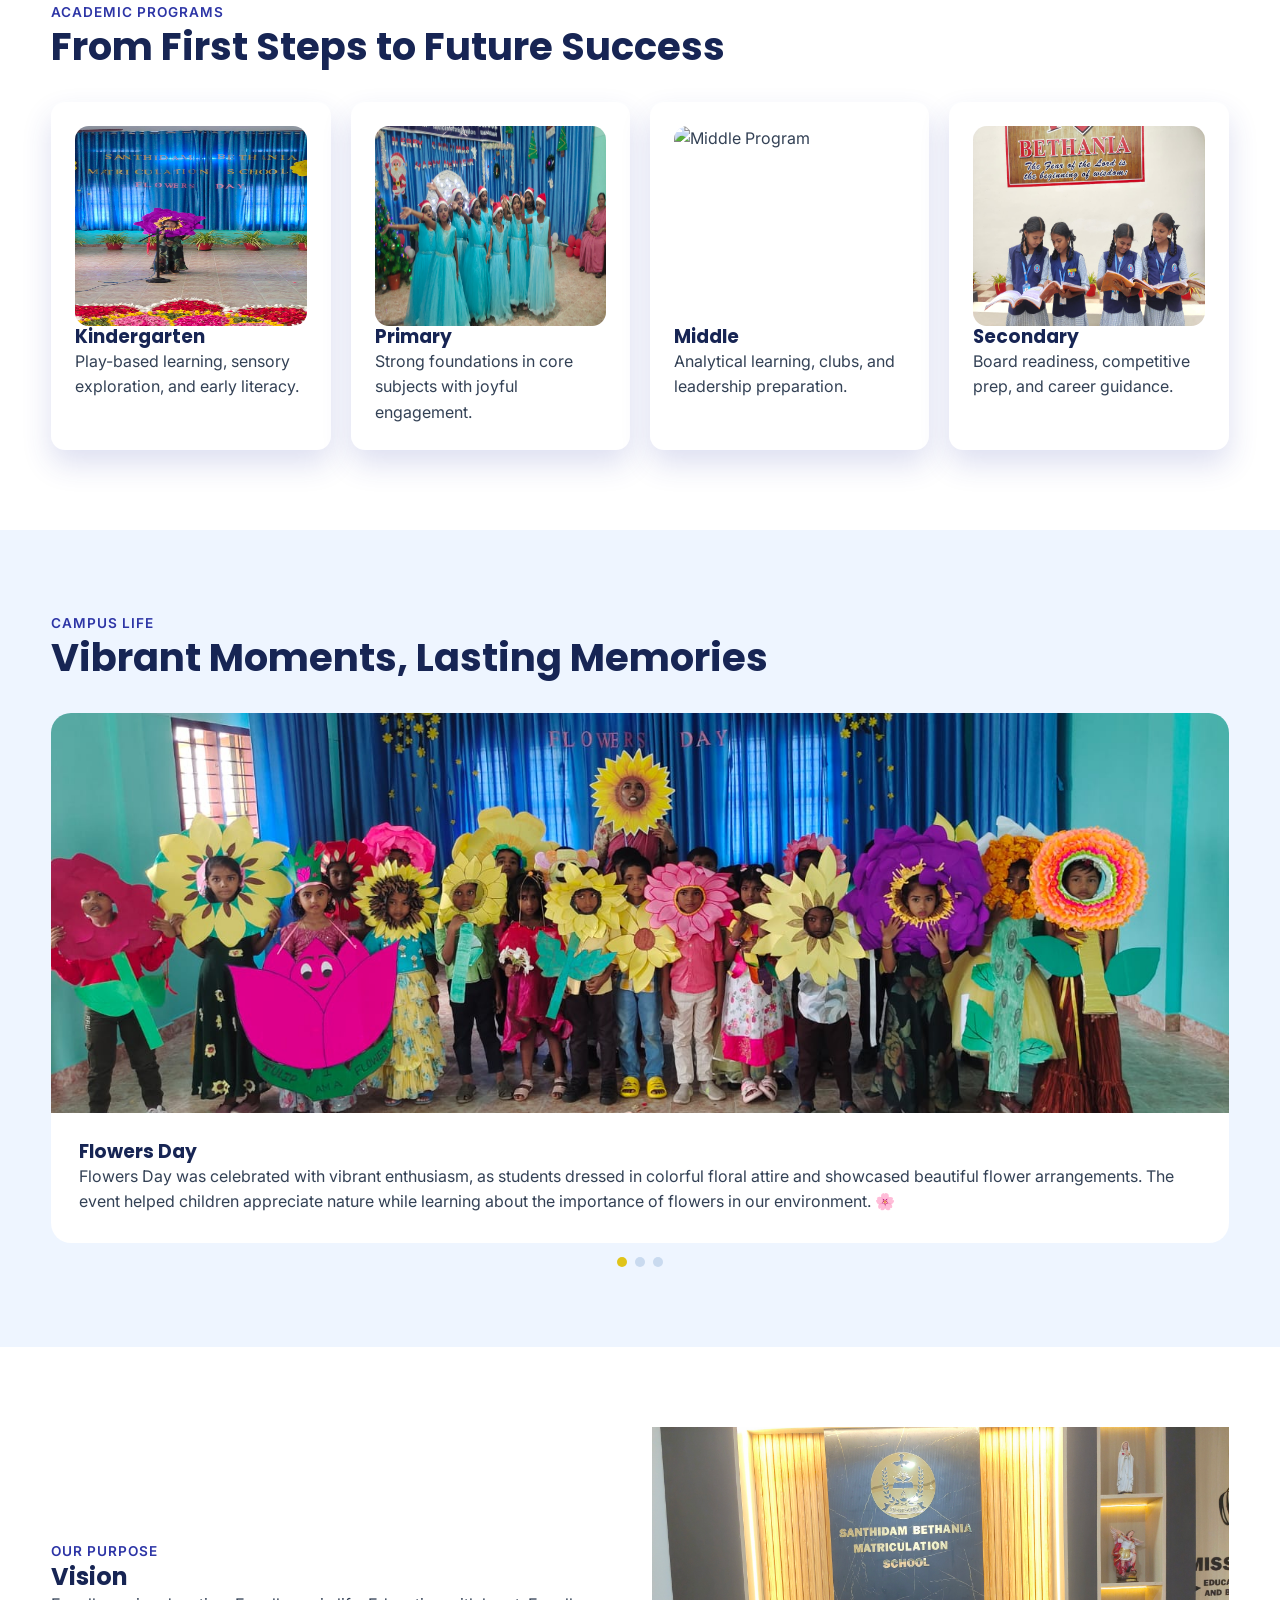
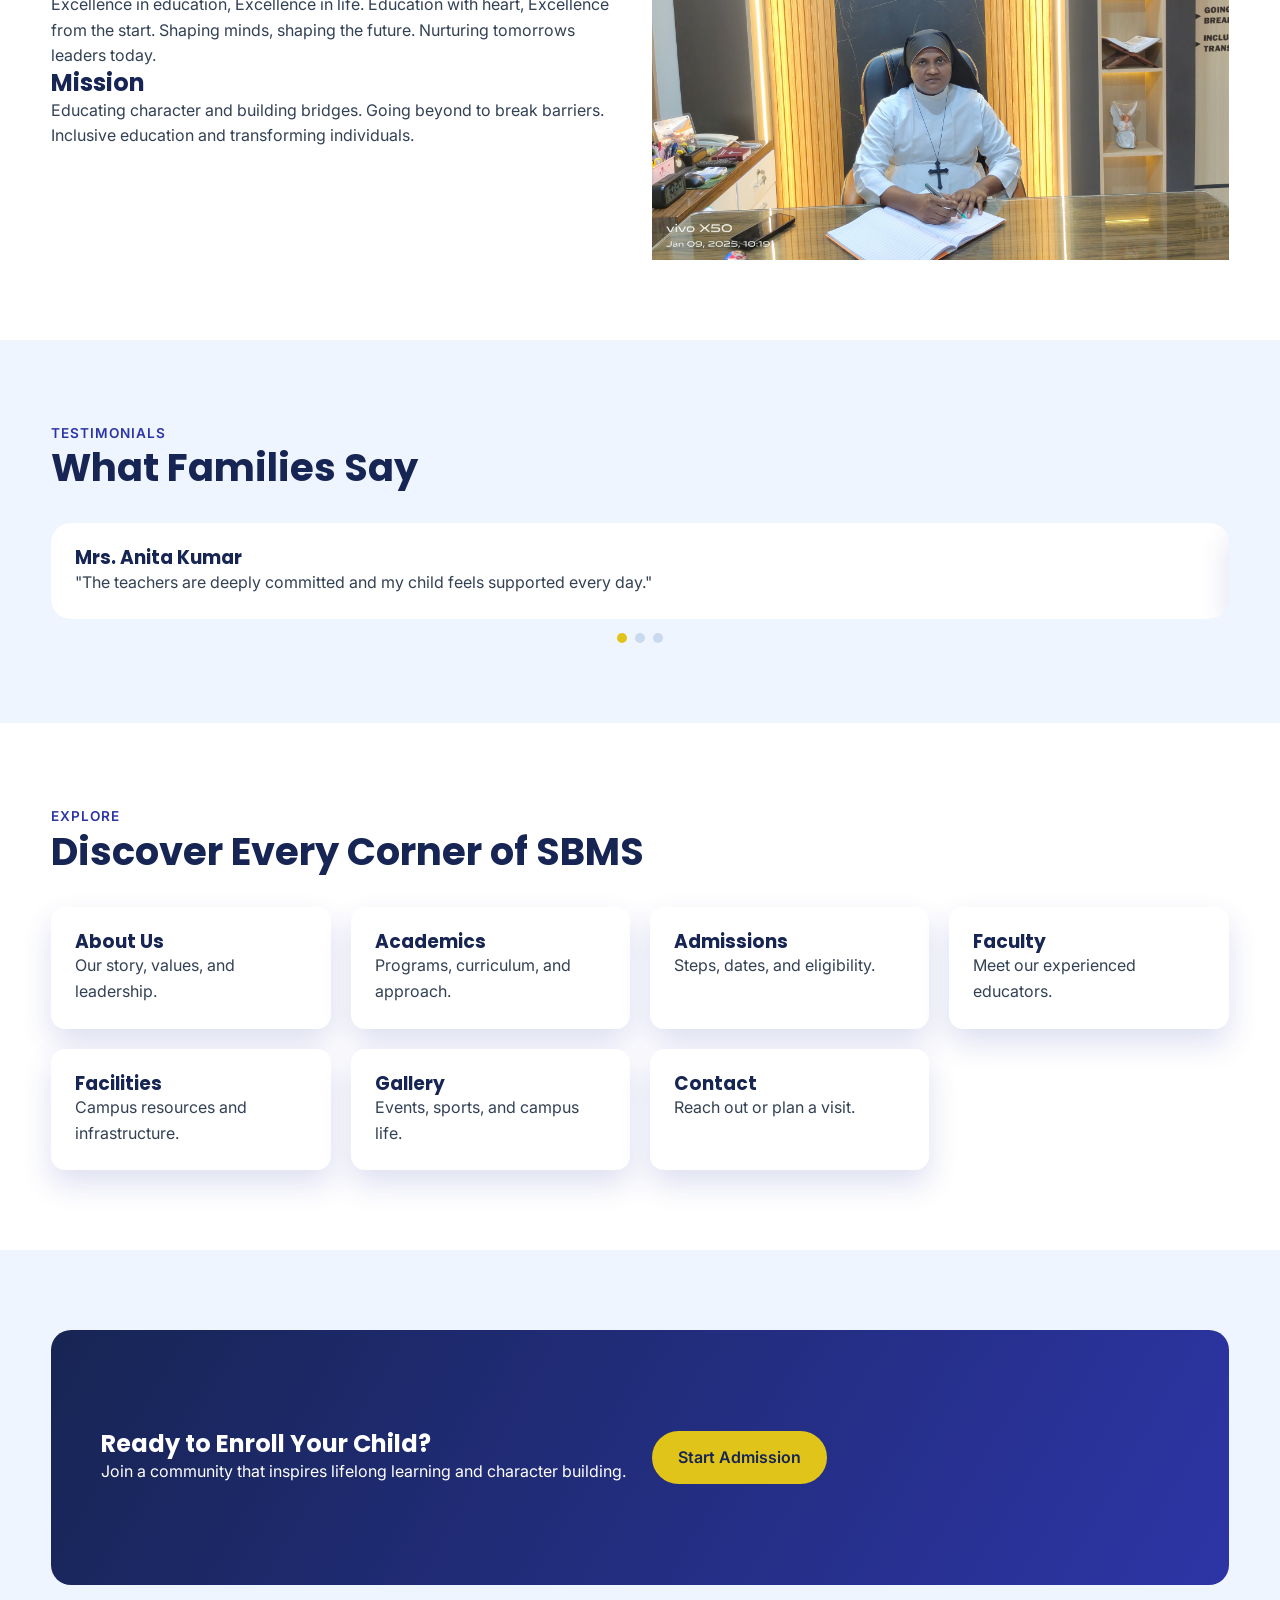
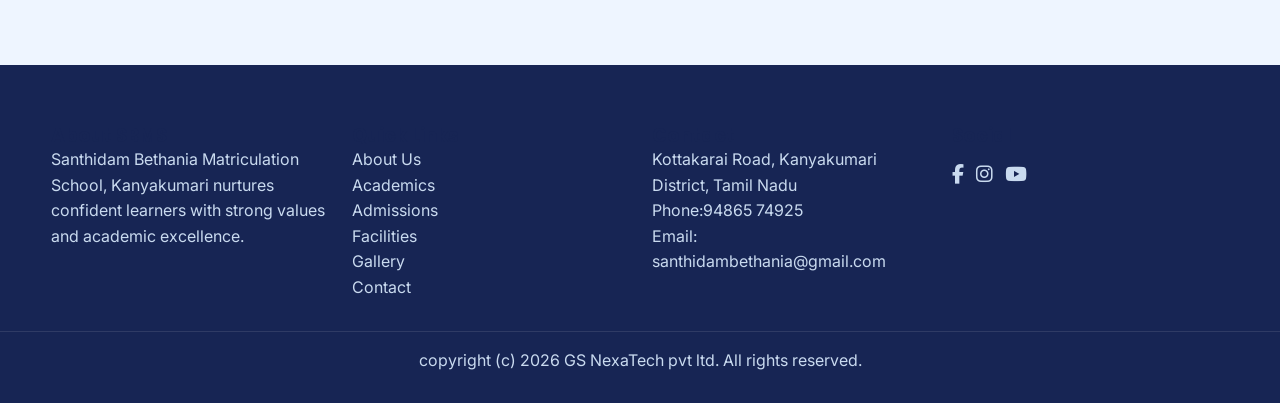
==== commit 14e9227a: "updated photos" ====
--- a/index.html
+++ b/index.html
@@ -352,10 +352,9 @@
       <div>
         <h3>Social</h3>
         <div class="socials">
-          <a href="#"><i class="fa-brands fa-facebook-f"></i></a>
-          <a href="#"><i class="fa-brands fa-instagram"></i></a>
-          <a href="#"><i class="fa-brands fa-youtube"></i></a>
-          <a href="#"><i class="fa-brands fa-x-twitter"></i></a>
+          <a href="https://www.facebook.com/profile.php?id=100010994119330"><i class="fa-brands fa-facebook-f"></i></a>
+          <a href="https://www.instagram.com/santhidam_bethania_school?igsh=MTNlNjM4YWRkZmxpdA=="><i class="fa-brands fa-instagram"></i></a>
+          <a href="https://youtube.com/@santhidambethaniaschool?si=P-0S_XxdsvloxNRo"><i class="fa-brands fa-youtube"></i></a>
         </div>
       </div>
     </div>
--- a/styles.css
+++ b/styles.css
@@ -383,23 +383,42 @@
 
 .timeline {
   display: grid;
-  gap: 20px;
+  gap: 18px;
 }
 
 .timeline-item {
   display: grid;
-  grid-template-columns: 80px 1fr;
-  gap: 16px;
-  align-items: start;
-}
-
-.timeline-year {
-  background: var(--accent);
+  grid-template-columns: 100px 1fr;
+  gap: 12px;
+  align-items: center;
+  background: #e6efff;
+  border-radius: var(--radius-md);
+  padding: 18px 20px;
+  box-shadow: 0 12px 30px rgba(45, 53, 166, 0.12);
+}
+
+.timeline-badge {
+  width: 100px;
+  height: 60px;
+  display: grid;
+  place-items: center;
+  background: #f2c518;
+  border-radius: 12px;
+  font-weight: 700;
+  color: #0c1d58;
+  font-size: 0.95rem;
+  box-shadow: 0 12px 20px rgba(45, 53, 166, 0.22);
+}
+
+.timeline-copy h3 {
+  margin-bottom: 6px;
+  font-size: 1.3rem;
   color: var(--text);
-  font-weight: 700;
-  text-align: center;
-  padding: 10px;
-  border-radius: var(--radius-sm);
+}
+
+.timeline-copy p {
+  color: #0b1f63;
+  line-height: 1.5;
 }
 
 .split {
@@ -983,11 +1002,11 @@
 }
 .staf-img {
   width: 500px;
-  height: 250px;        /* control height here */
+  height: 300px;        /* control height here */
   object-fit: cover;    /* crops nicely */
 }
 .about-img {
   width: 600px;
   height: 300px;        /* control height here */
   object-fit: cover;    /* crops nicely */
-}+}
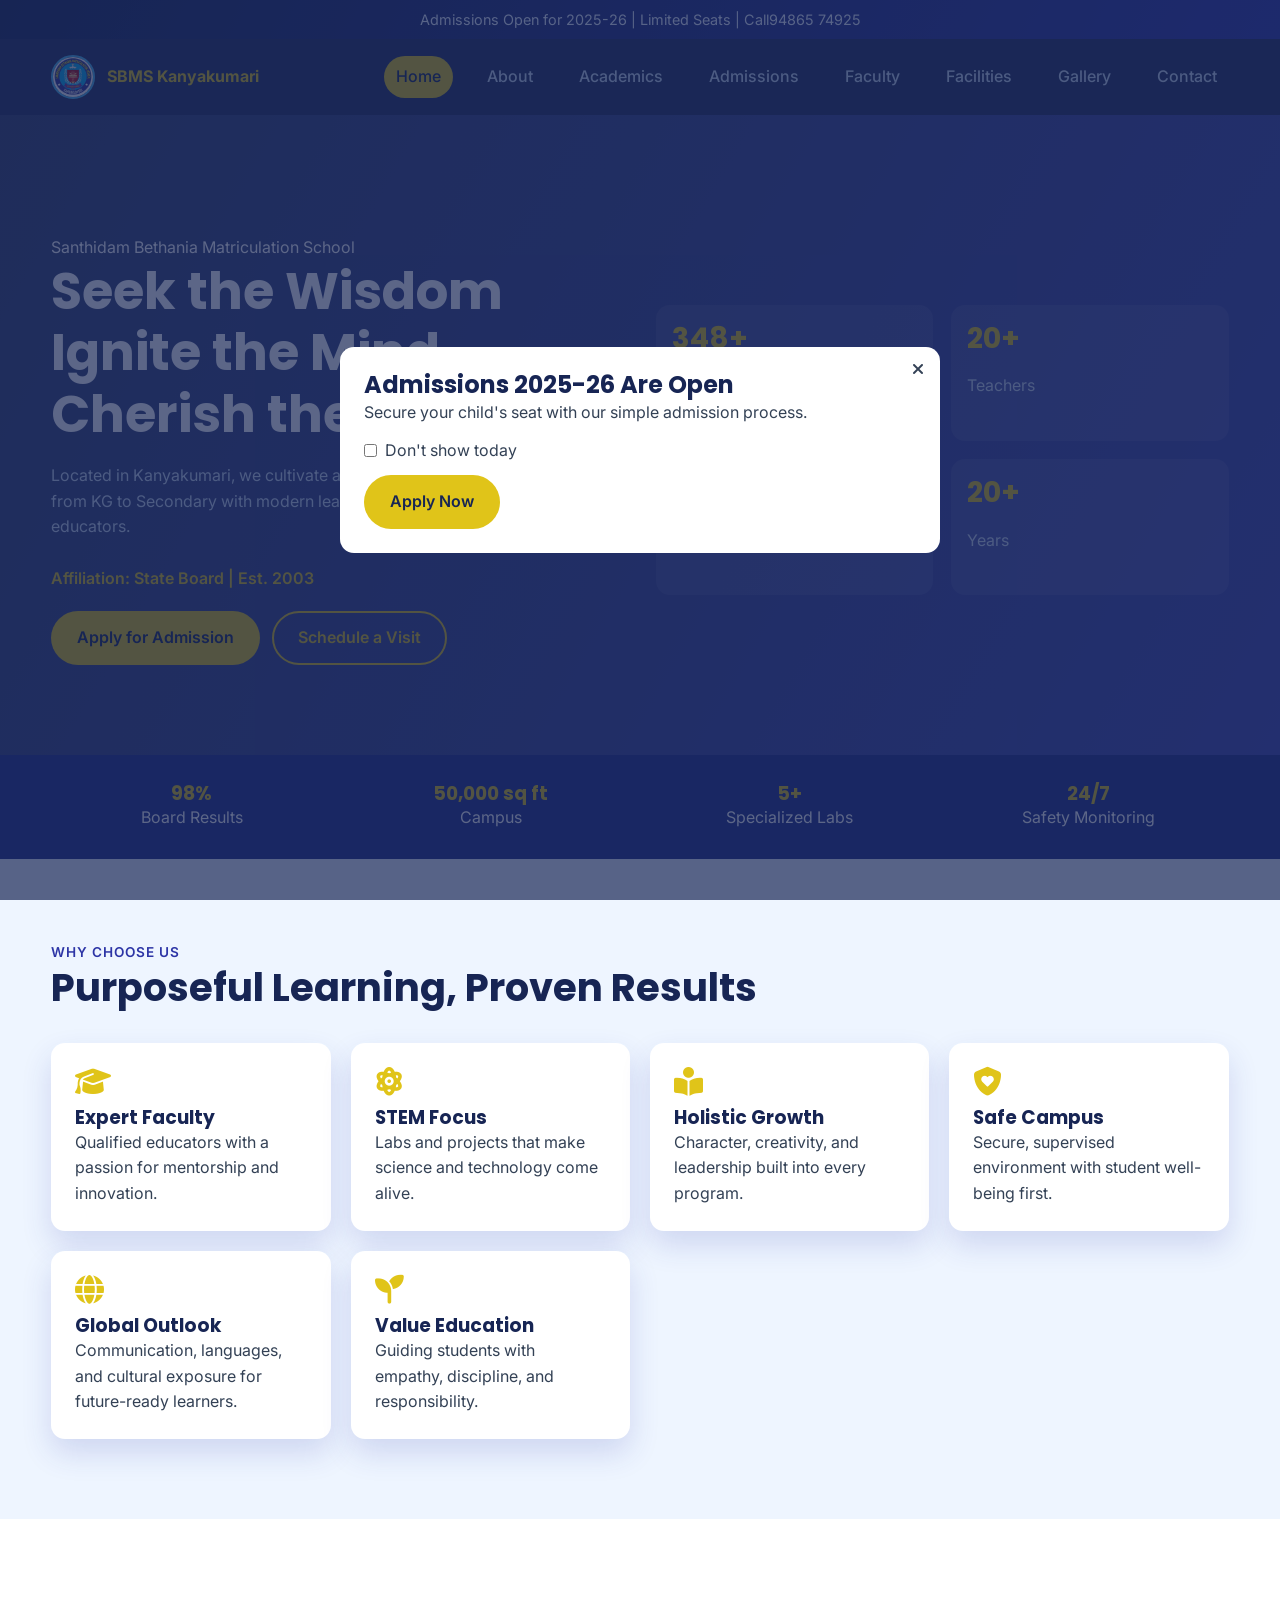
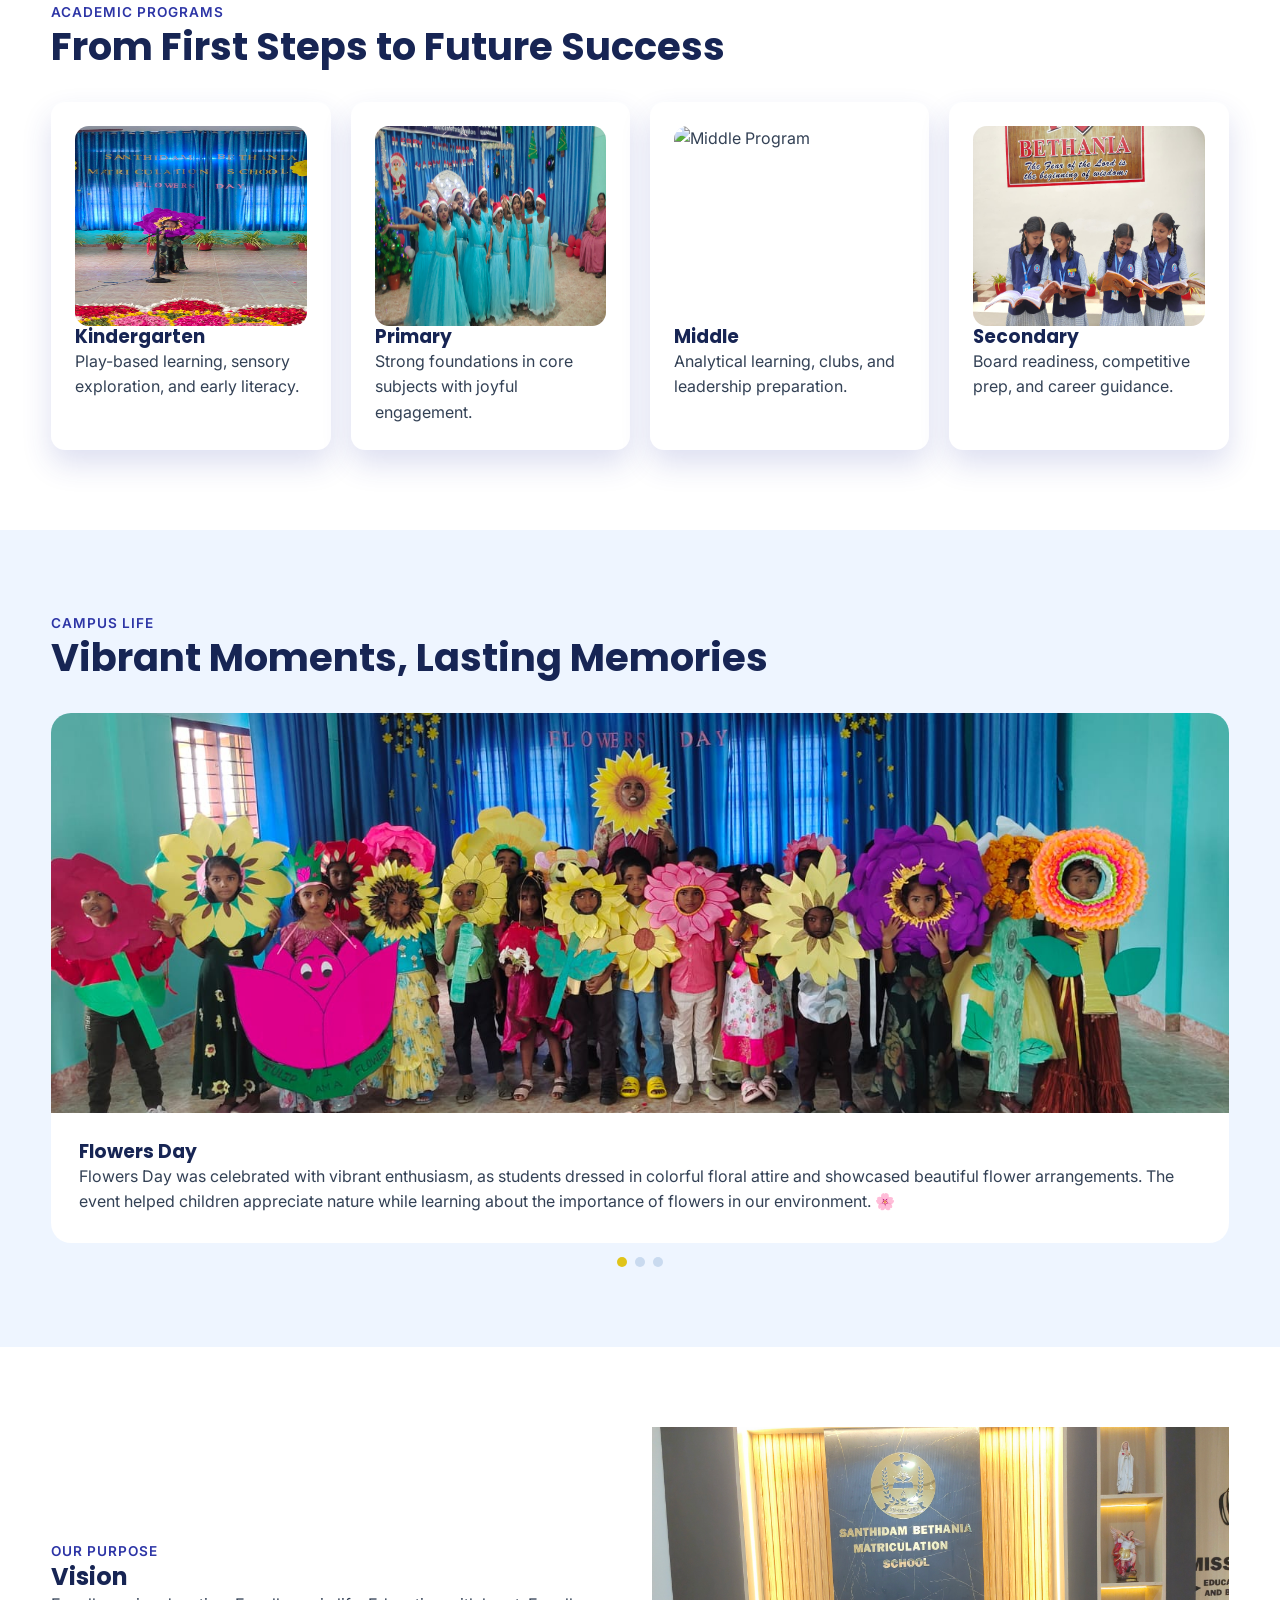
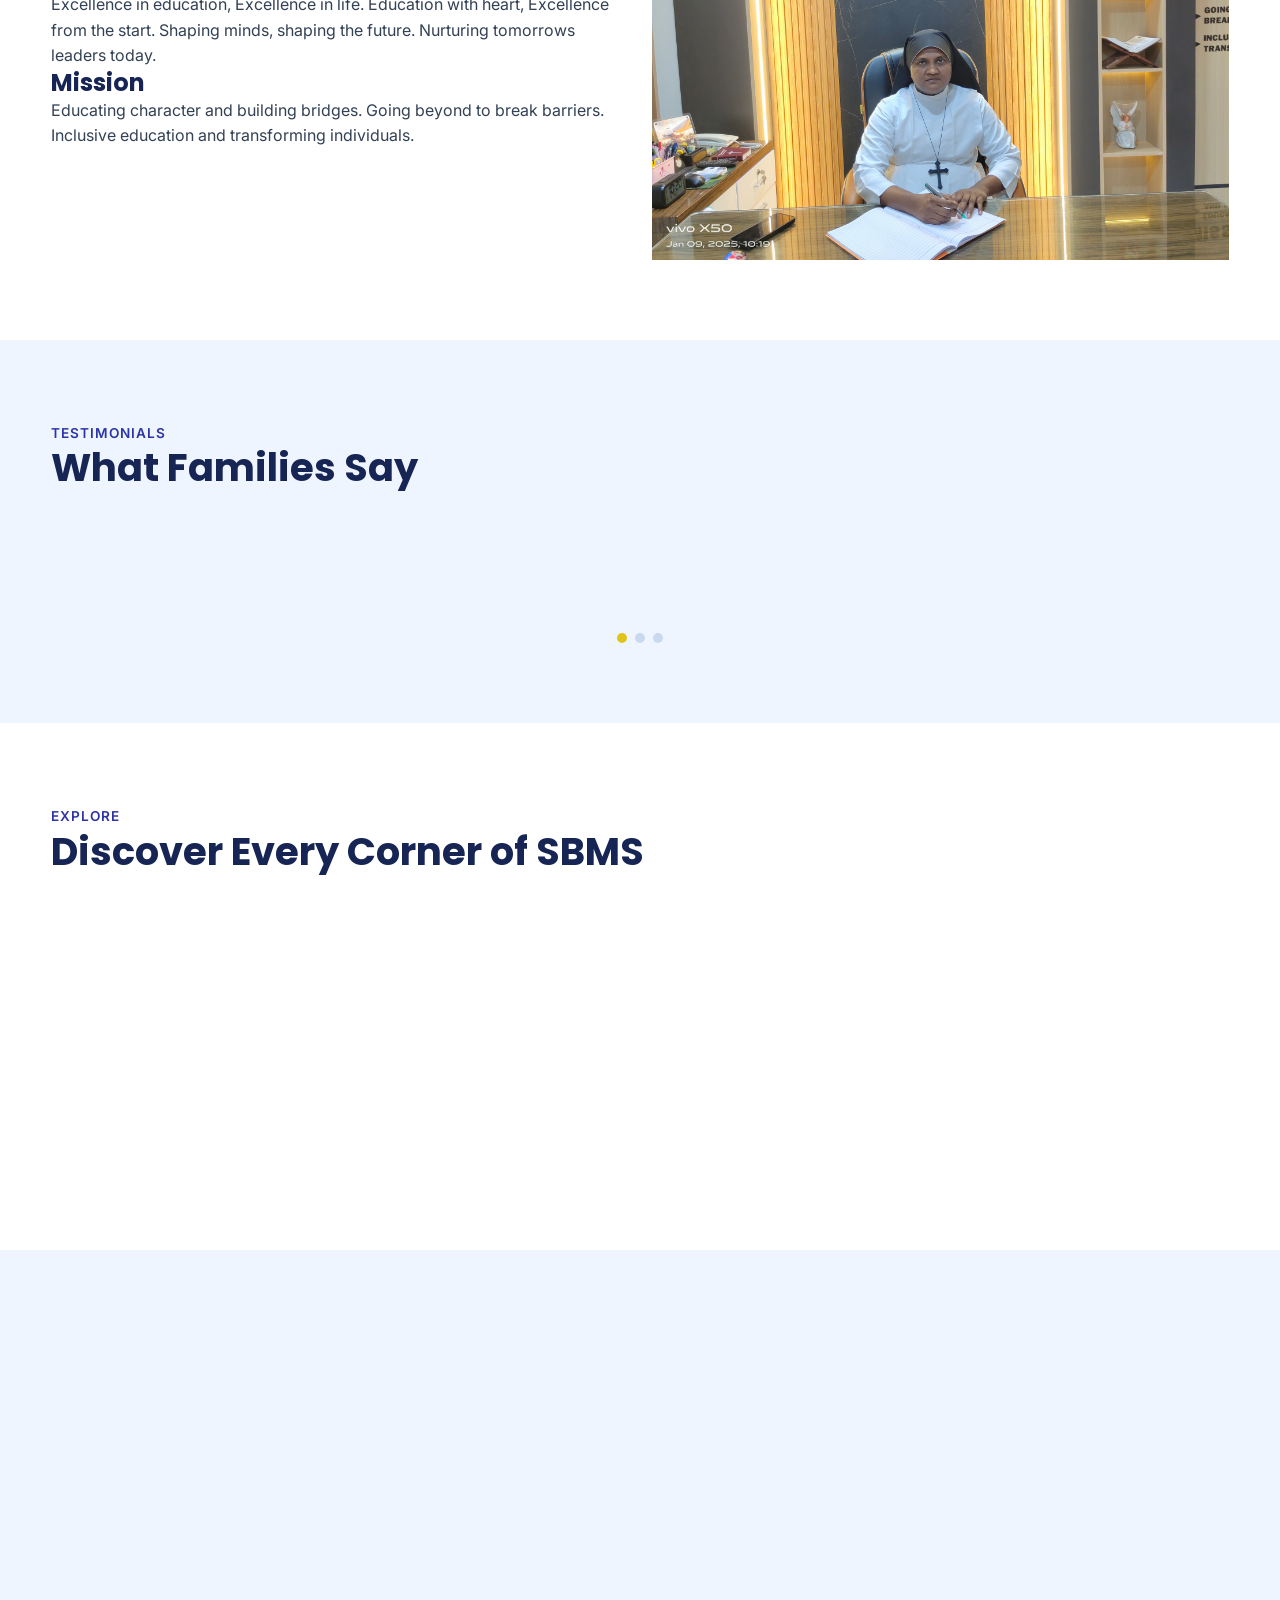
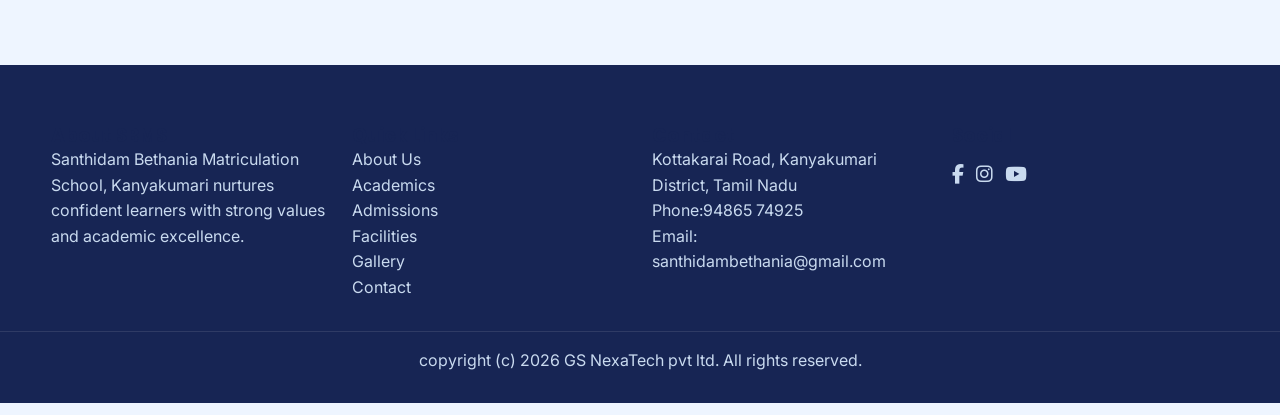
==== commit 2c765ddd: "fixed" ====
--- a/index.html
+++ b/index.html
@@ -89,7 +89,7 @@
         <p>Campus</p>
       </div>
       <div>
-        <h3>10+</h3>
+        <h3>5+</h3>
         <p>Specialized Labs</p>
       </div>
       <div>
--- a/styles.css
+++ b/styles.css
@@ -586,12 +586,25 @@
 
 .faculty-grid {
   display: grid;
-  grid-template-columns: repeat(auto-fit, minmax(220px, 1fr));
+  grid-template-columns: repeat(4, minmax(0, 1fr));
   gap: 20px;
+}
+
+@media (max-width: 1100px) {
+  .faculty-grid {
+    grid-template-columns: repeat(2, minmax(0, 1fr));
+  }
+}
+
+@media (max-width: 700px) {
+  .faculty-grid {
+    grid-template-columns: 1fr;
+  }
 }
 
 .faculty-card {
   perspective: 1000px;
+  cursor: pointer;
 }
 
 .faculty-inner {
@@ -600,7 +613,8 @@
   transition: transform 0.6s;
 }
 
-.faculty-card:hover .faculty-inner {
+.faculty-card:hover .faculty-inner,
+.faculty-card.flipped .faculty-inner {
   transform: rotateY(180deg);
 }
 
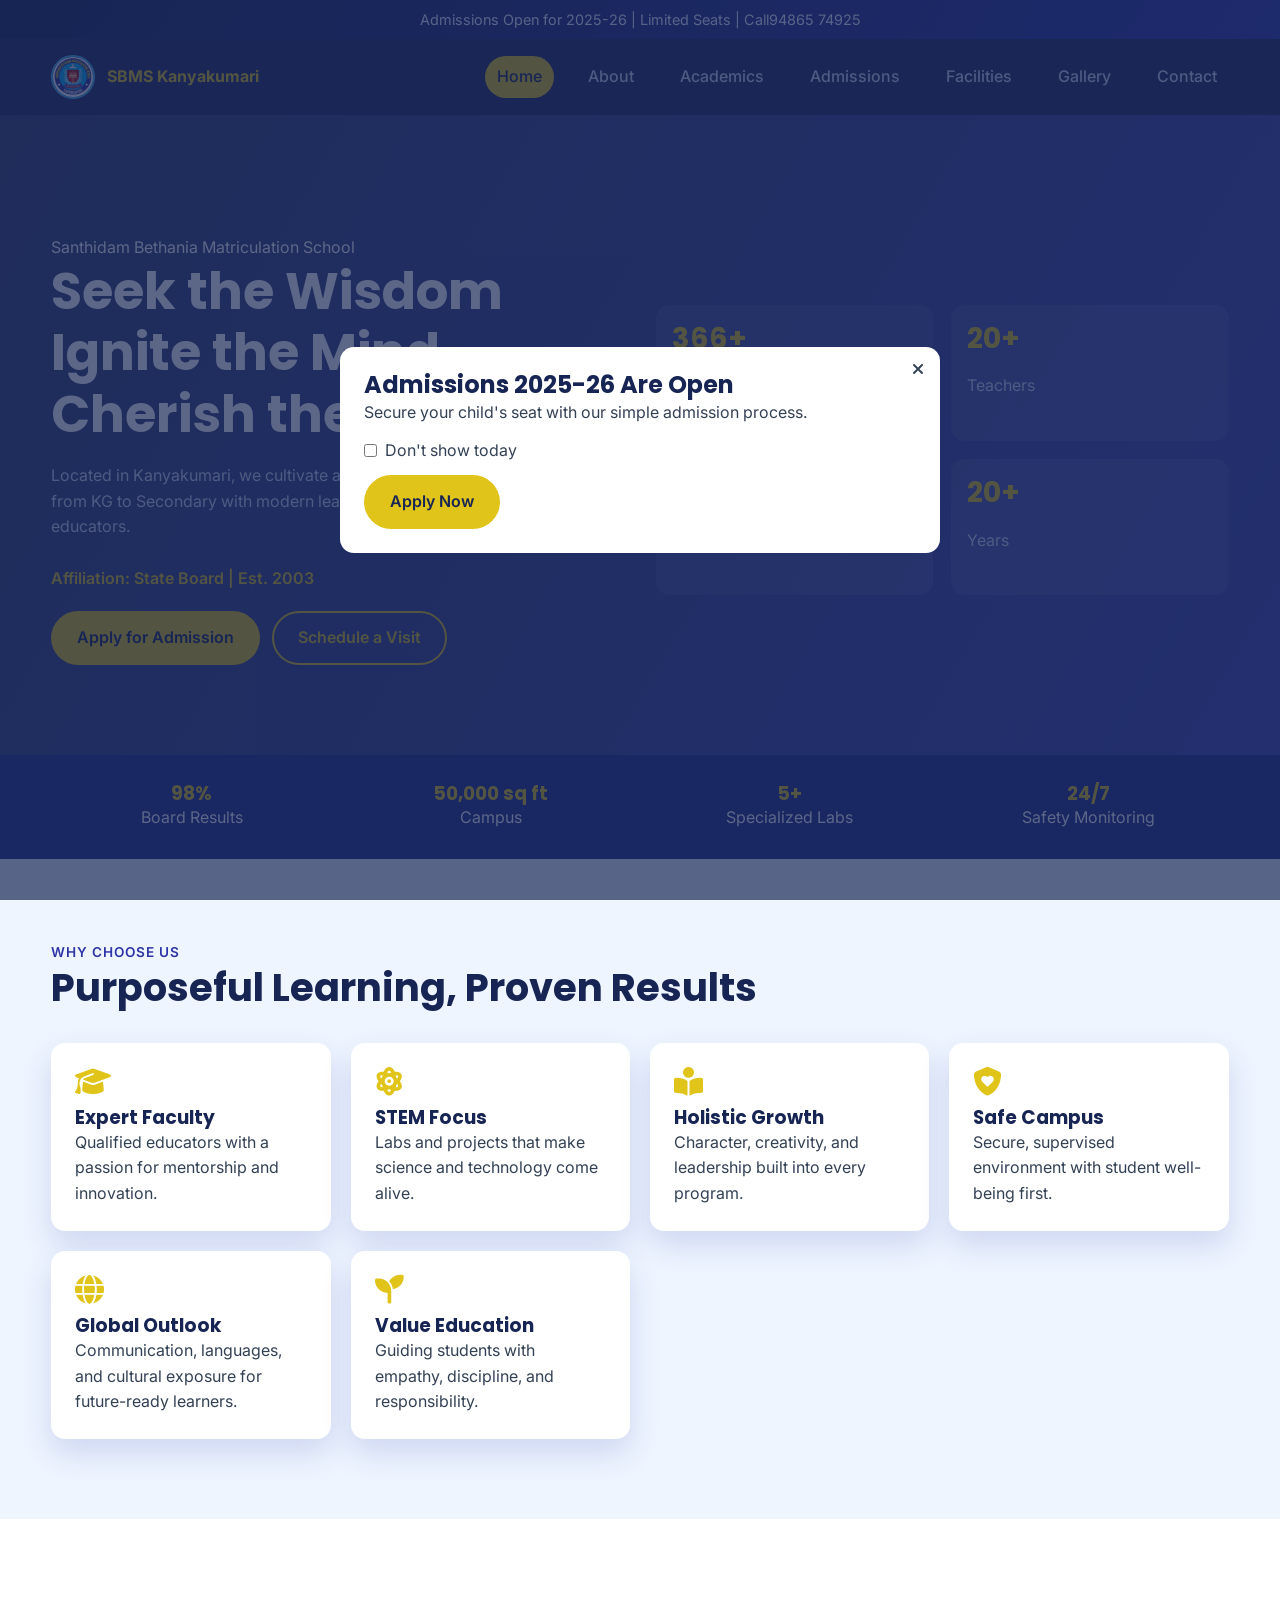
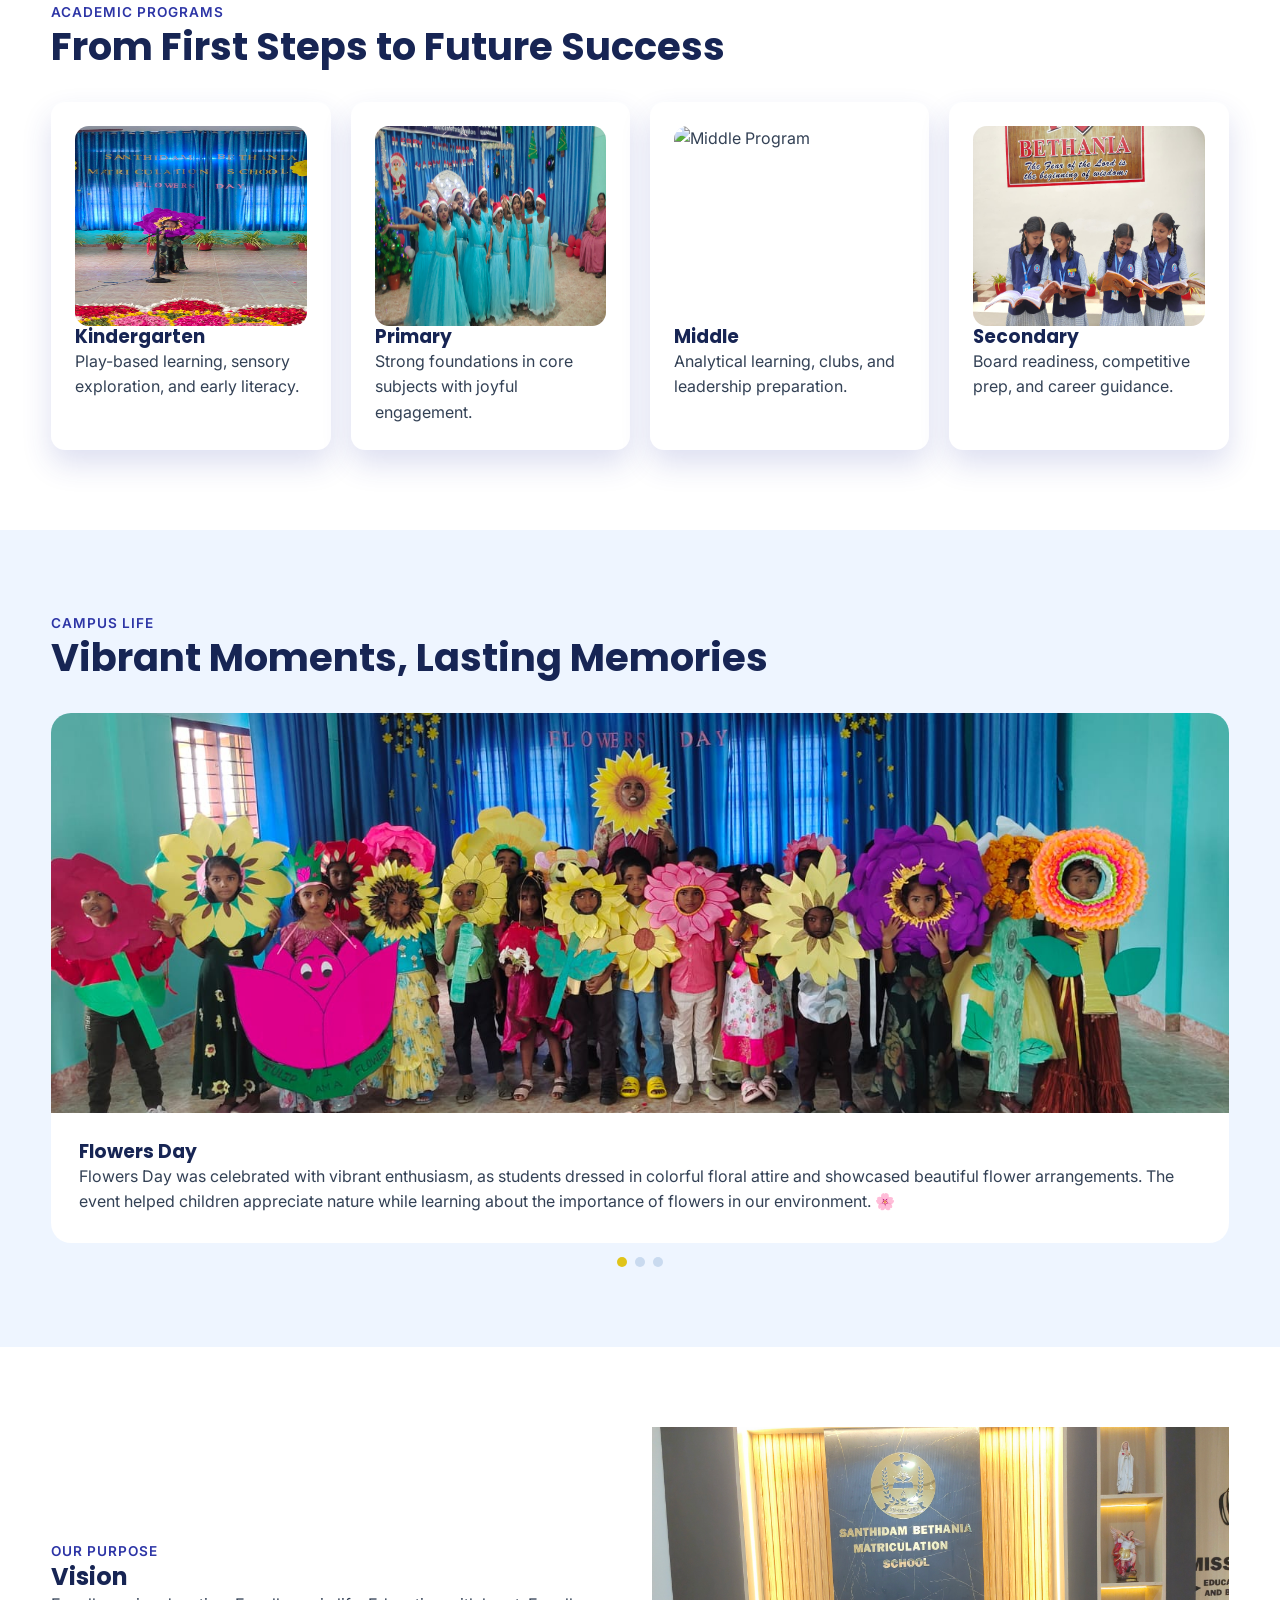
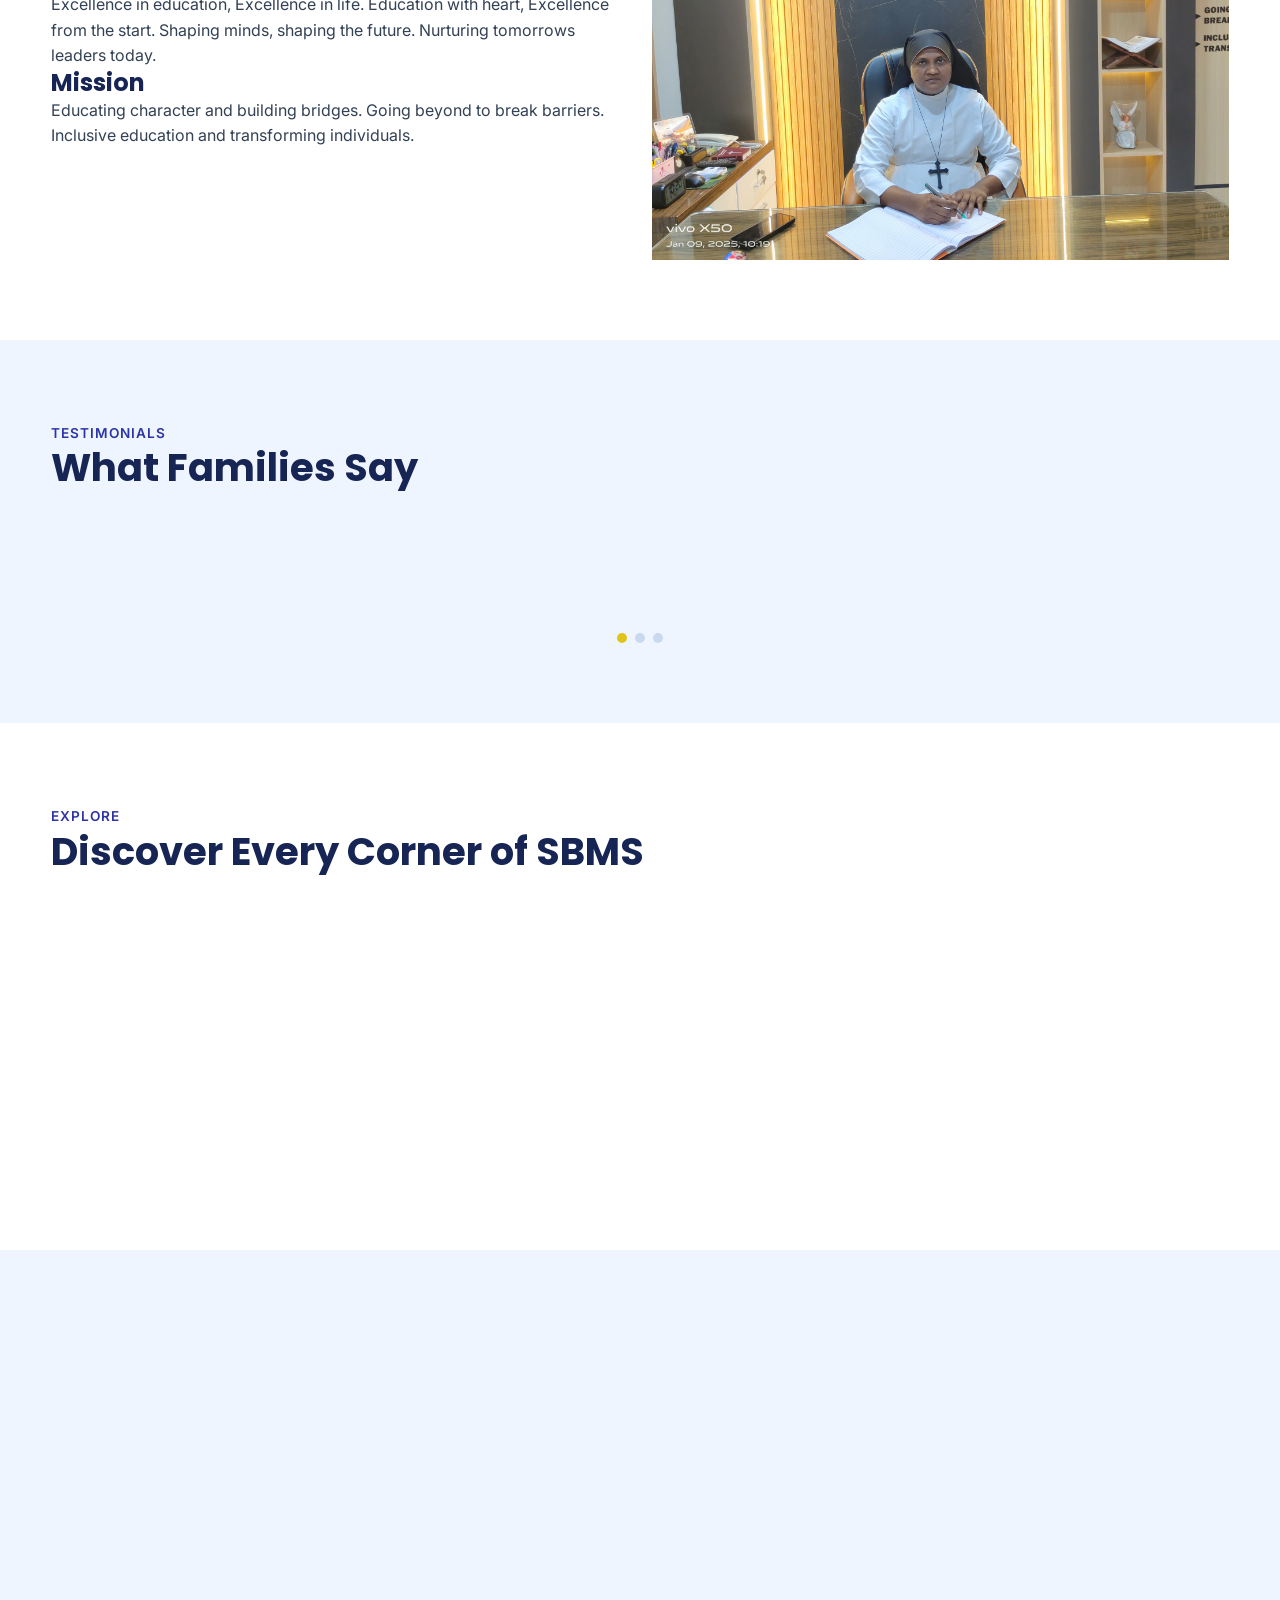
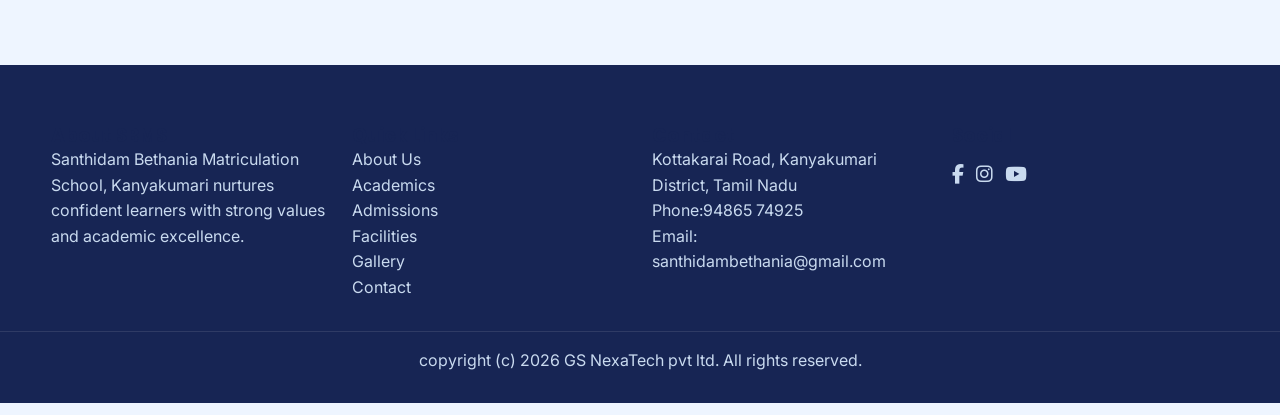
==== commit aa091a8c: "removed faculty page" ====
--- a/index.html
+++ b/index.html
@@ -33,7 +33,6 @@
         <a href="about.html">About</a>
         <a href="academics.html">Academics</a>
         <a href="admissions.html">Admissions</a>
-        <a href="faculty.html">Faculty</a>
         <a href="facilities.html">Facilities</a>
         <a href="gallery.html">Gallery</a>
         <a href="contact.html">Contact</a>
@@ -289,10 +288,6 @@
           <h3>Admissions</h3>
           <p>Steps, dates, and eligibility.</p>
         </a>
-        <a class="card fade-in" href="faculty.html">
-          <h3>Faculty</h3>
-          <p>Meet our experienced educators.</p>
-        </a>
         <a class="card fade-in" href="facilities.html">
           <h3>Facilities</h3>
           <p>Campus resources and infrastructure.</p>
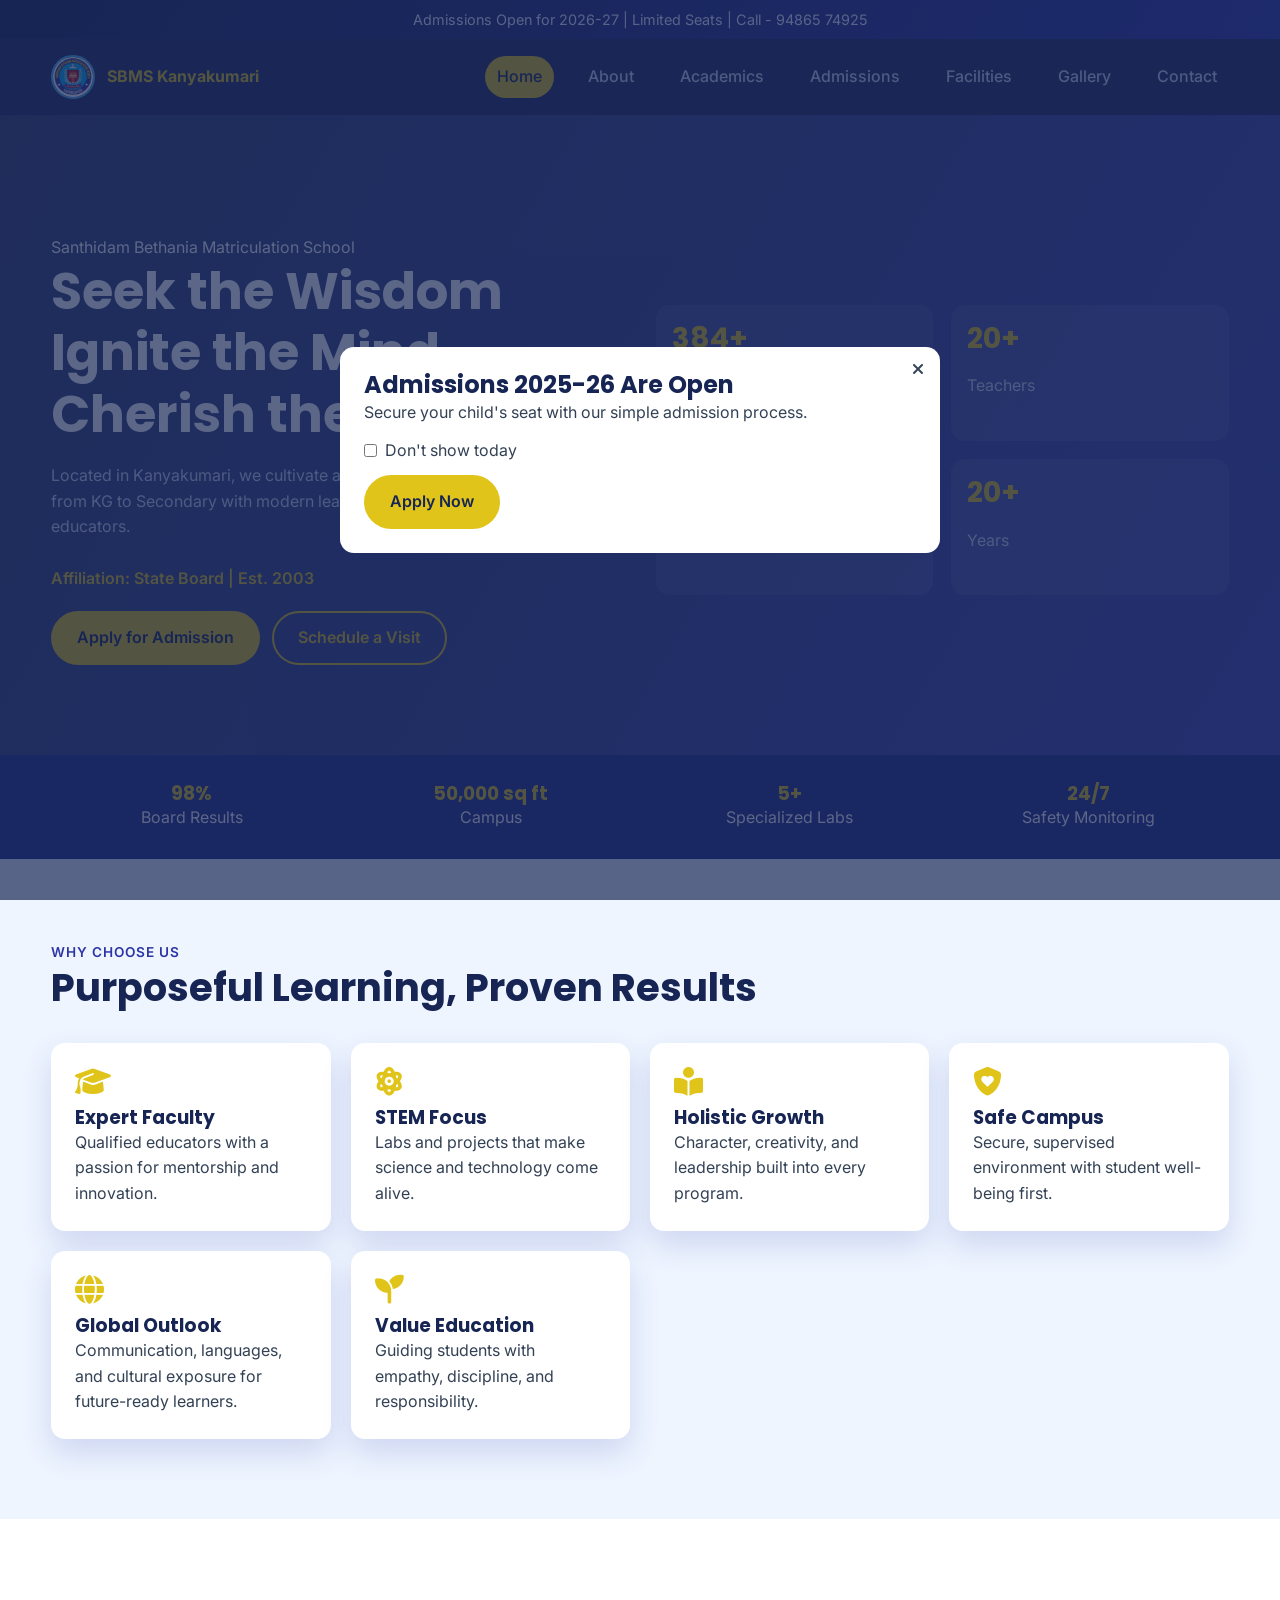
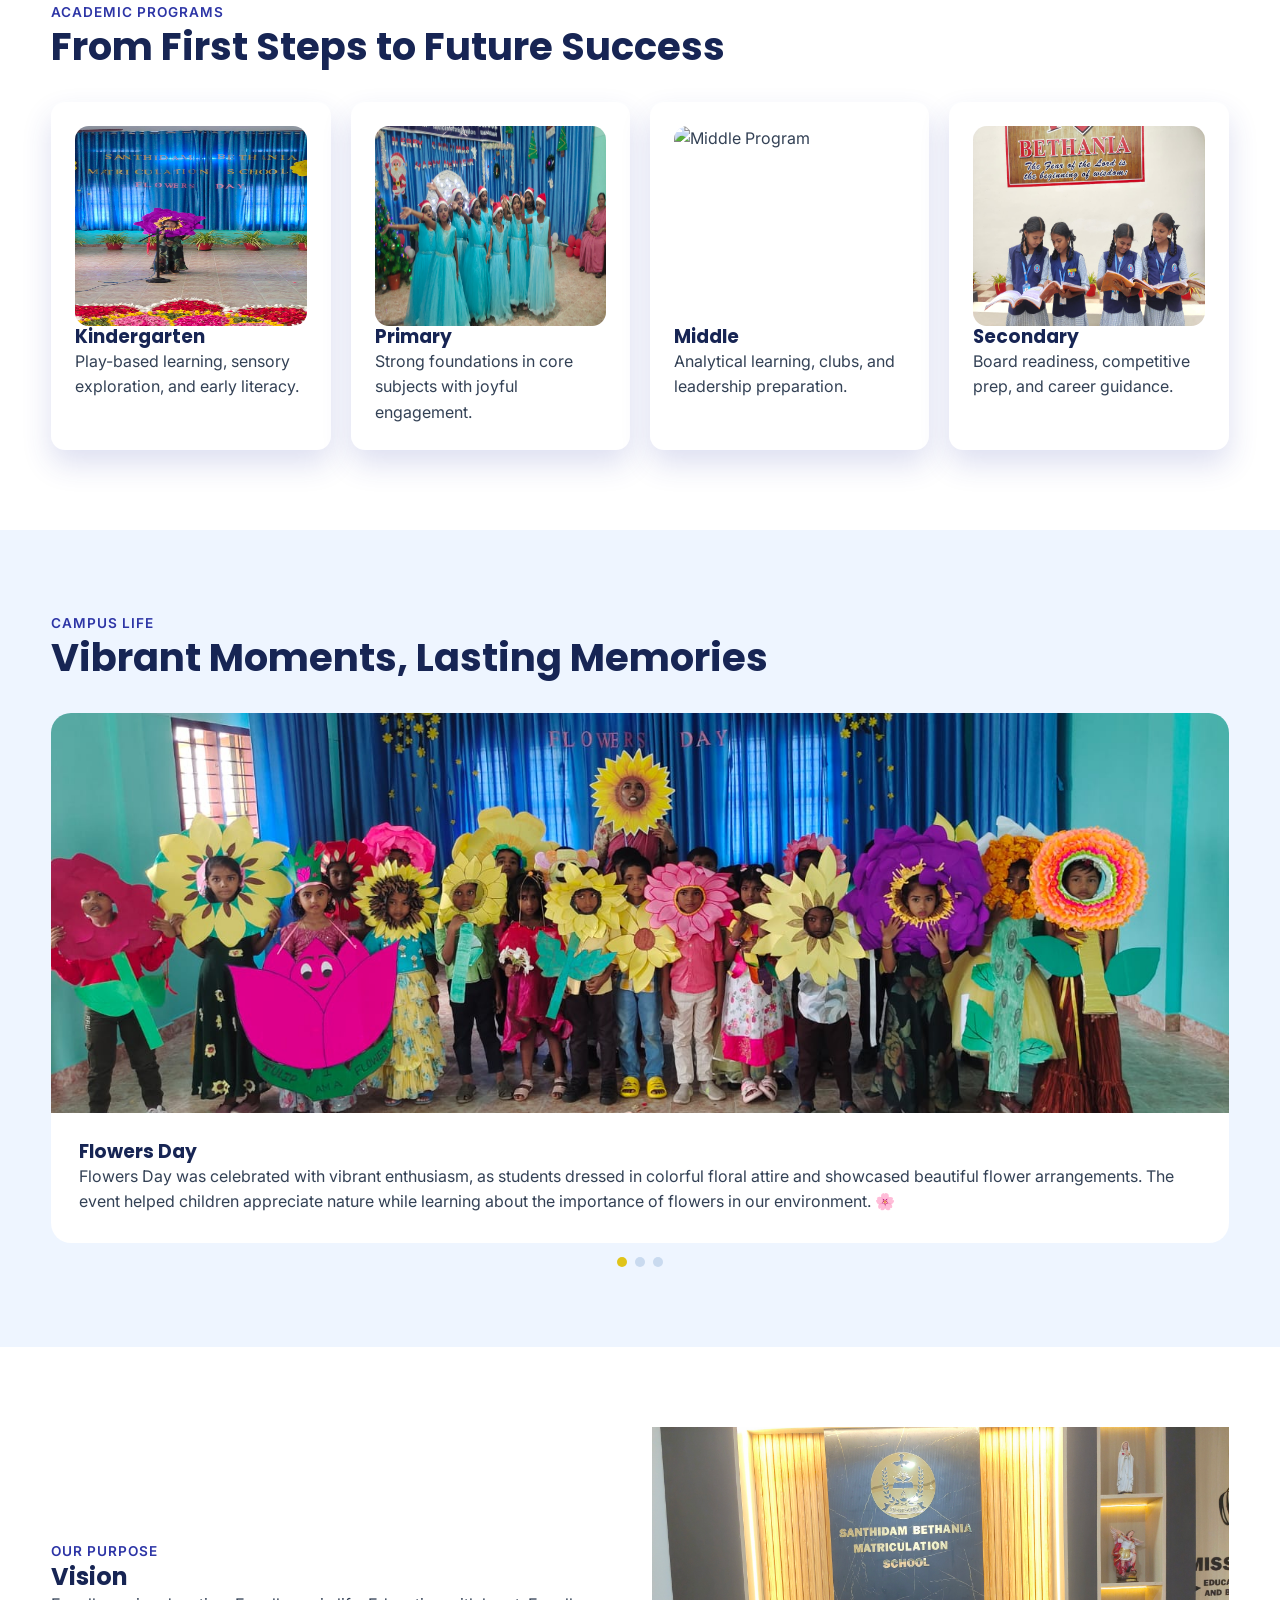
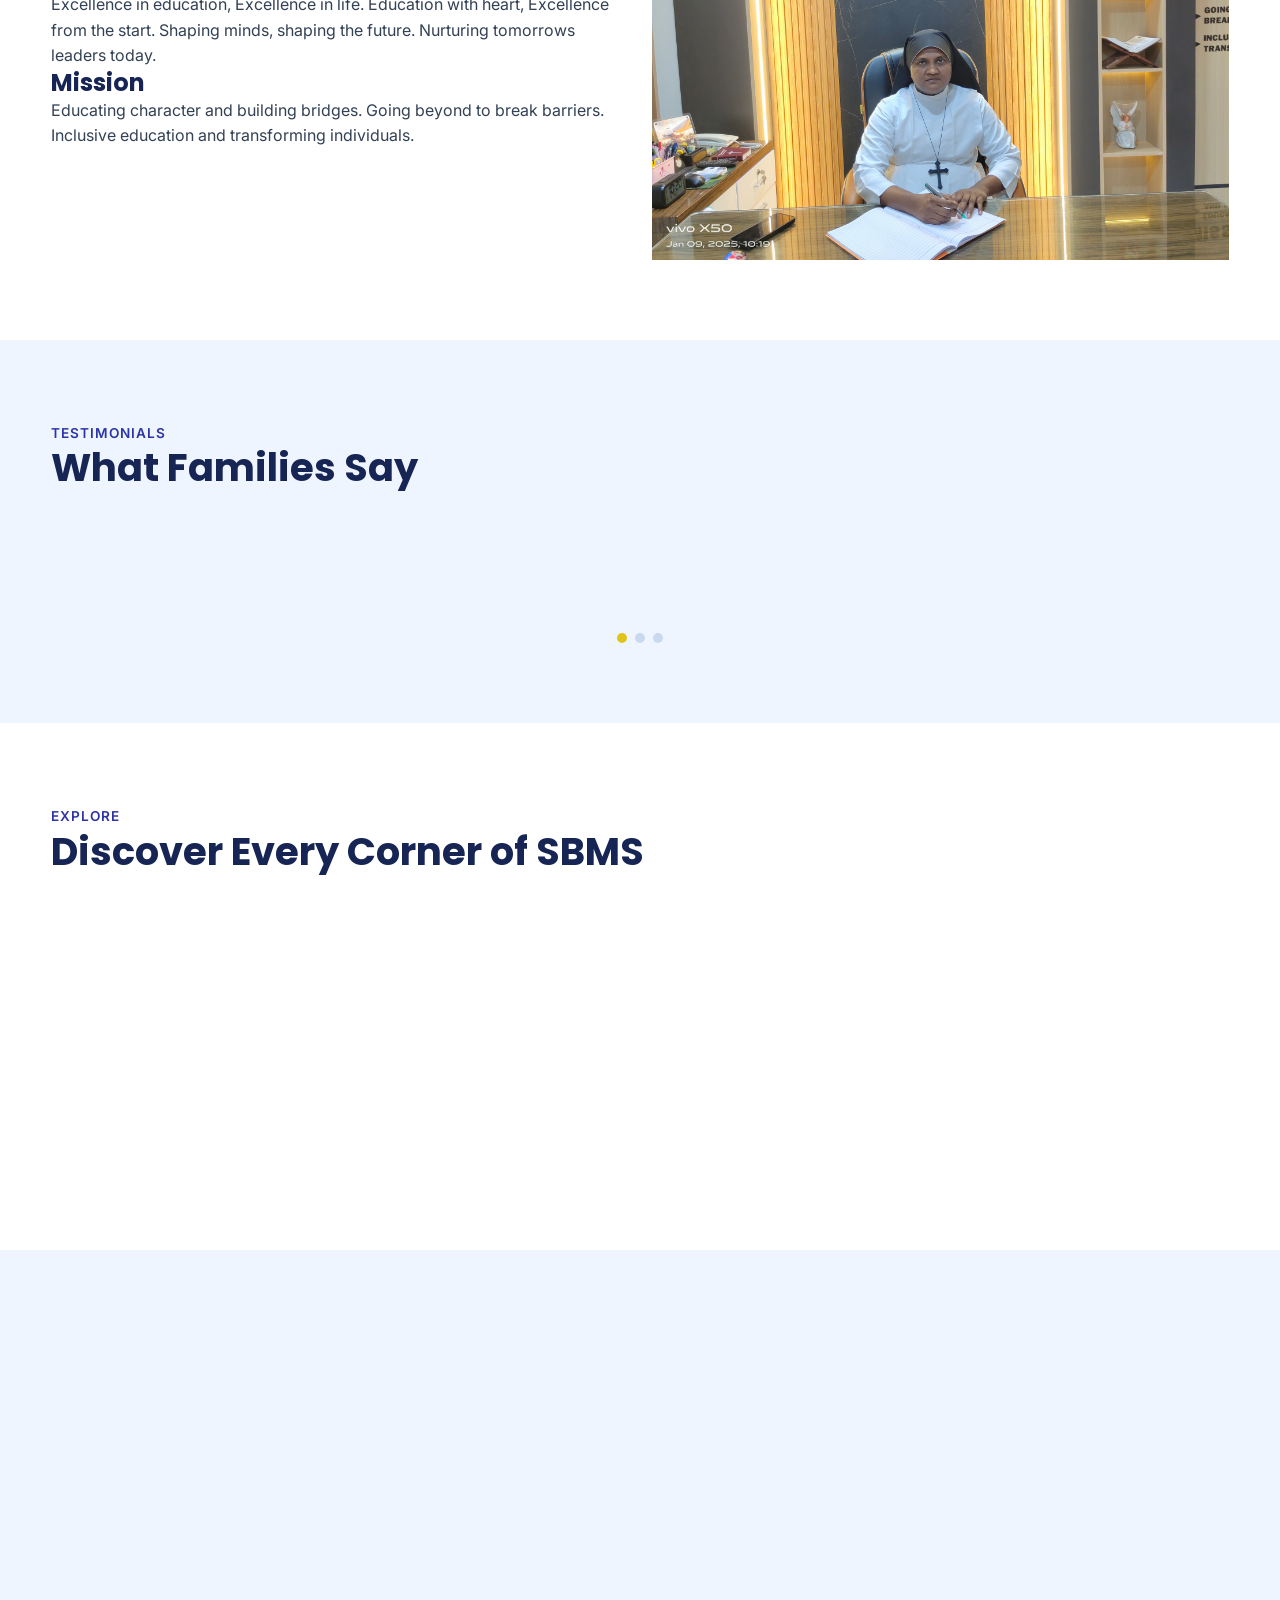
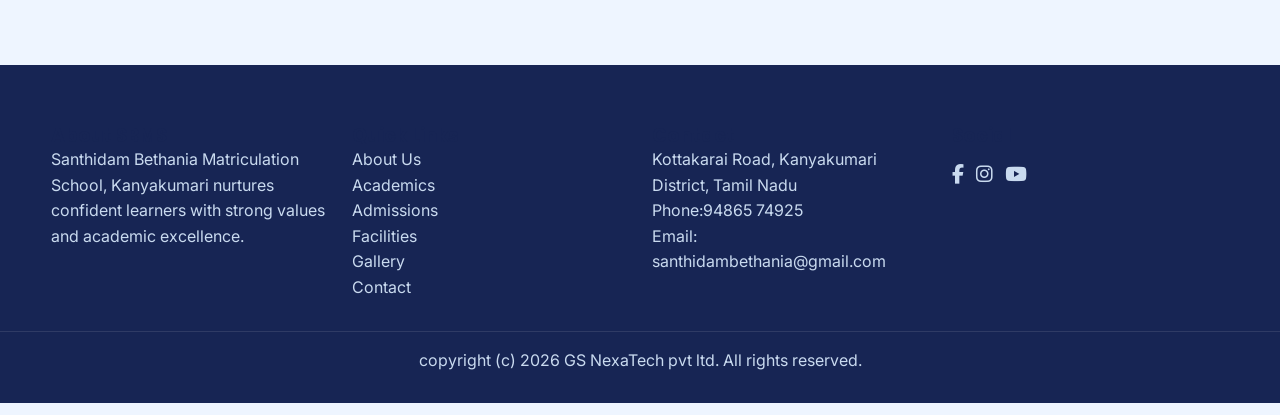
==== commit a62140b2: "added new" ====
--- a/index.html
+++ b/index.html
@@ -22,7 +22,7 @@
 
 <body>
   <div class="announcement">
-    Admissions Open for 2025-26 | Limited Seats | Call94865 74925
+    Admissions Open for 2026-27 | Limited Seats | Call - 94865 74925
   </div>
 
   <header class="navbar">
@@ -65,7 +65,7 @@
             <p>Teachers</p>
           </div>
           <div class="counter">
-            <h3 data-target="40" data-suffix="+">0</h3>
+            <h3 data-target="20" data-suffix="+">0</h3>
             <p>Subjects</p>
           </div>
           <div class="counter">
@@ -247,7 +247,7 @@
           </div>
           <div class="slide">
             <div class="card testimonial-card">            
-              <h3>Mr. Rajesh Nair</h3>
+              <h3>Mr. Rajesh</h3>
               <p>"SBMS combines discipline with creativity. We are proud of the growth we see."</p>
             </div>
           </div>
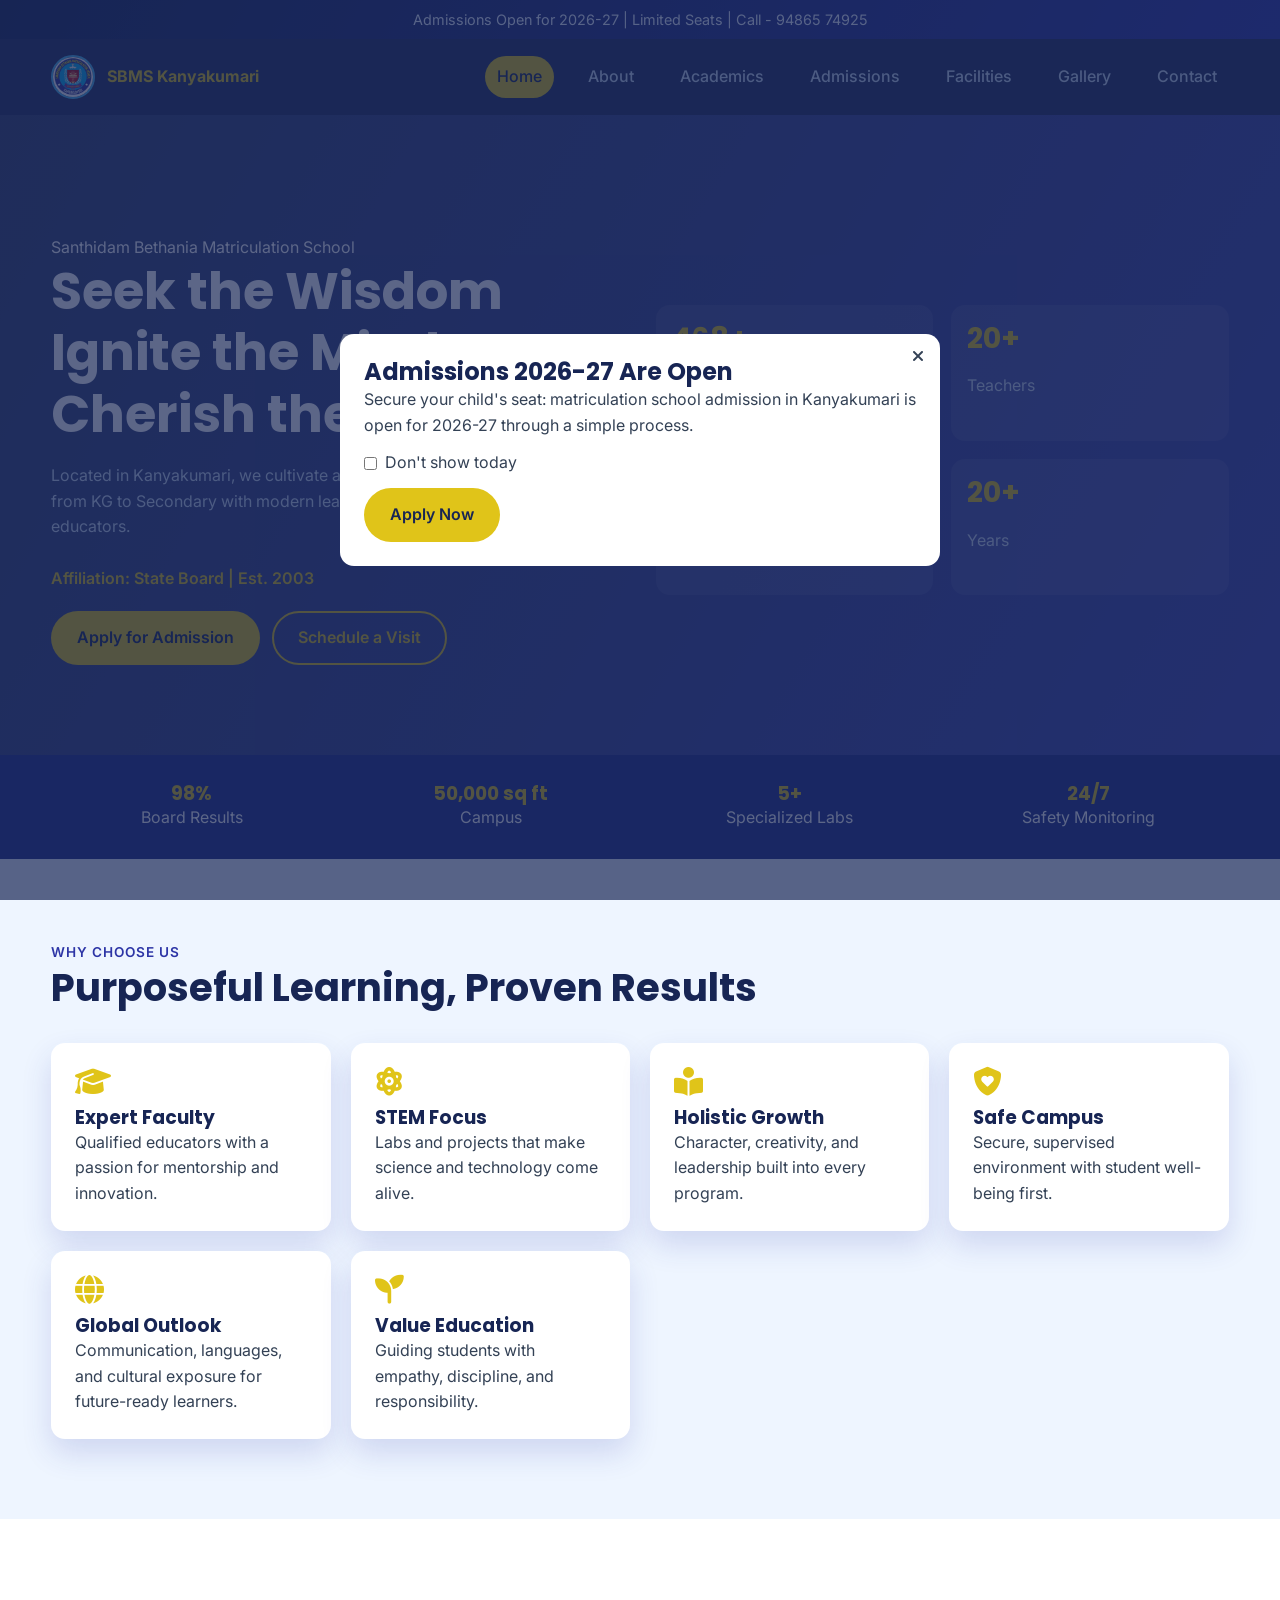
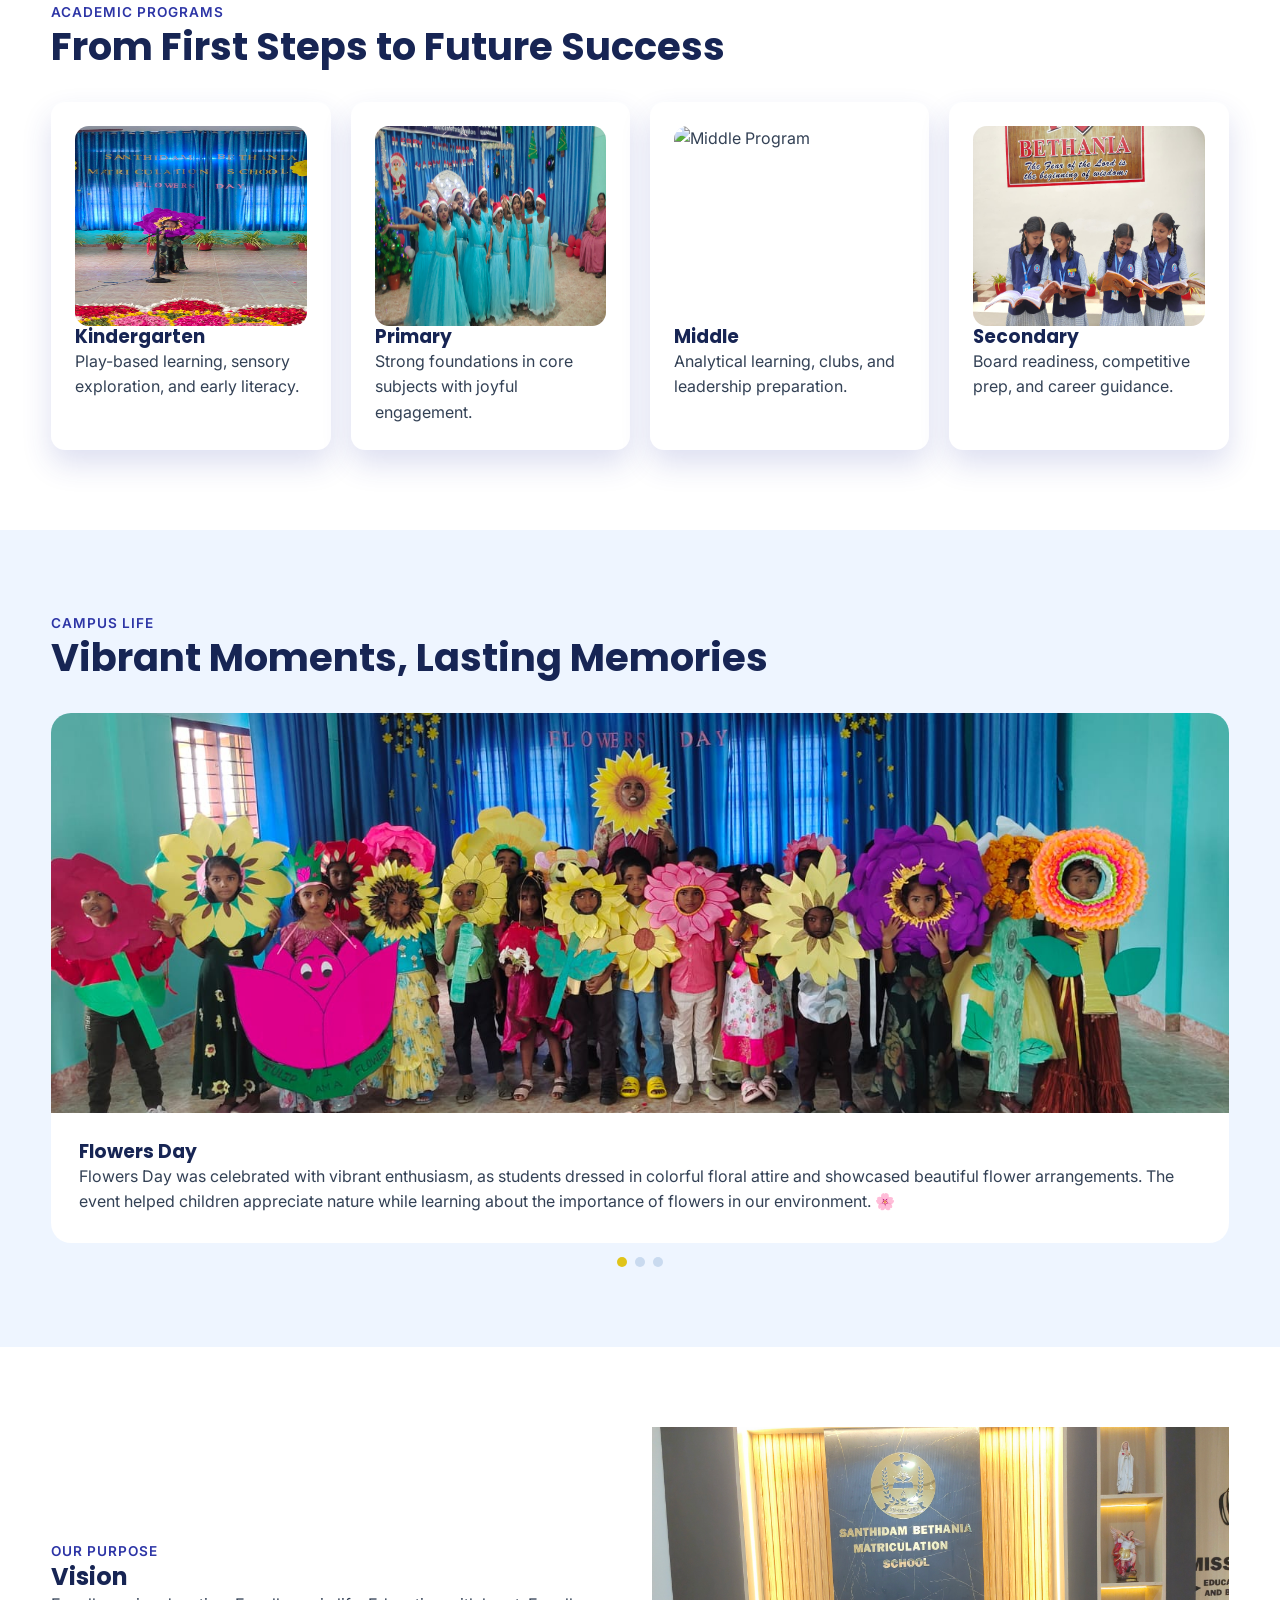
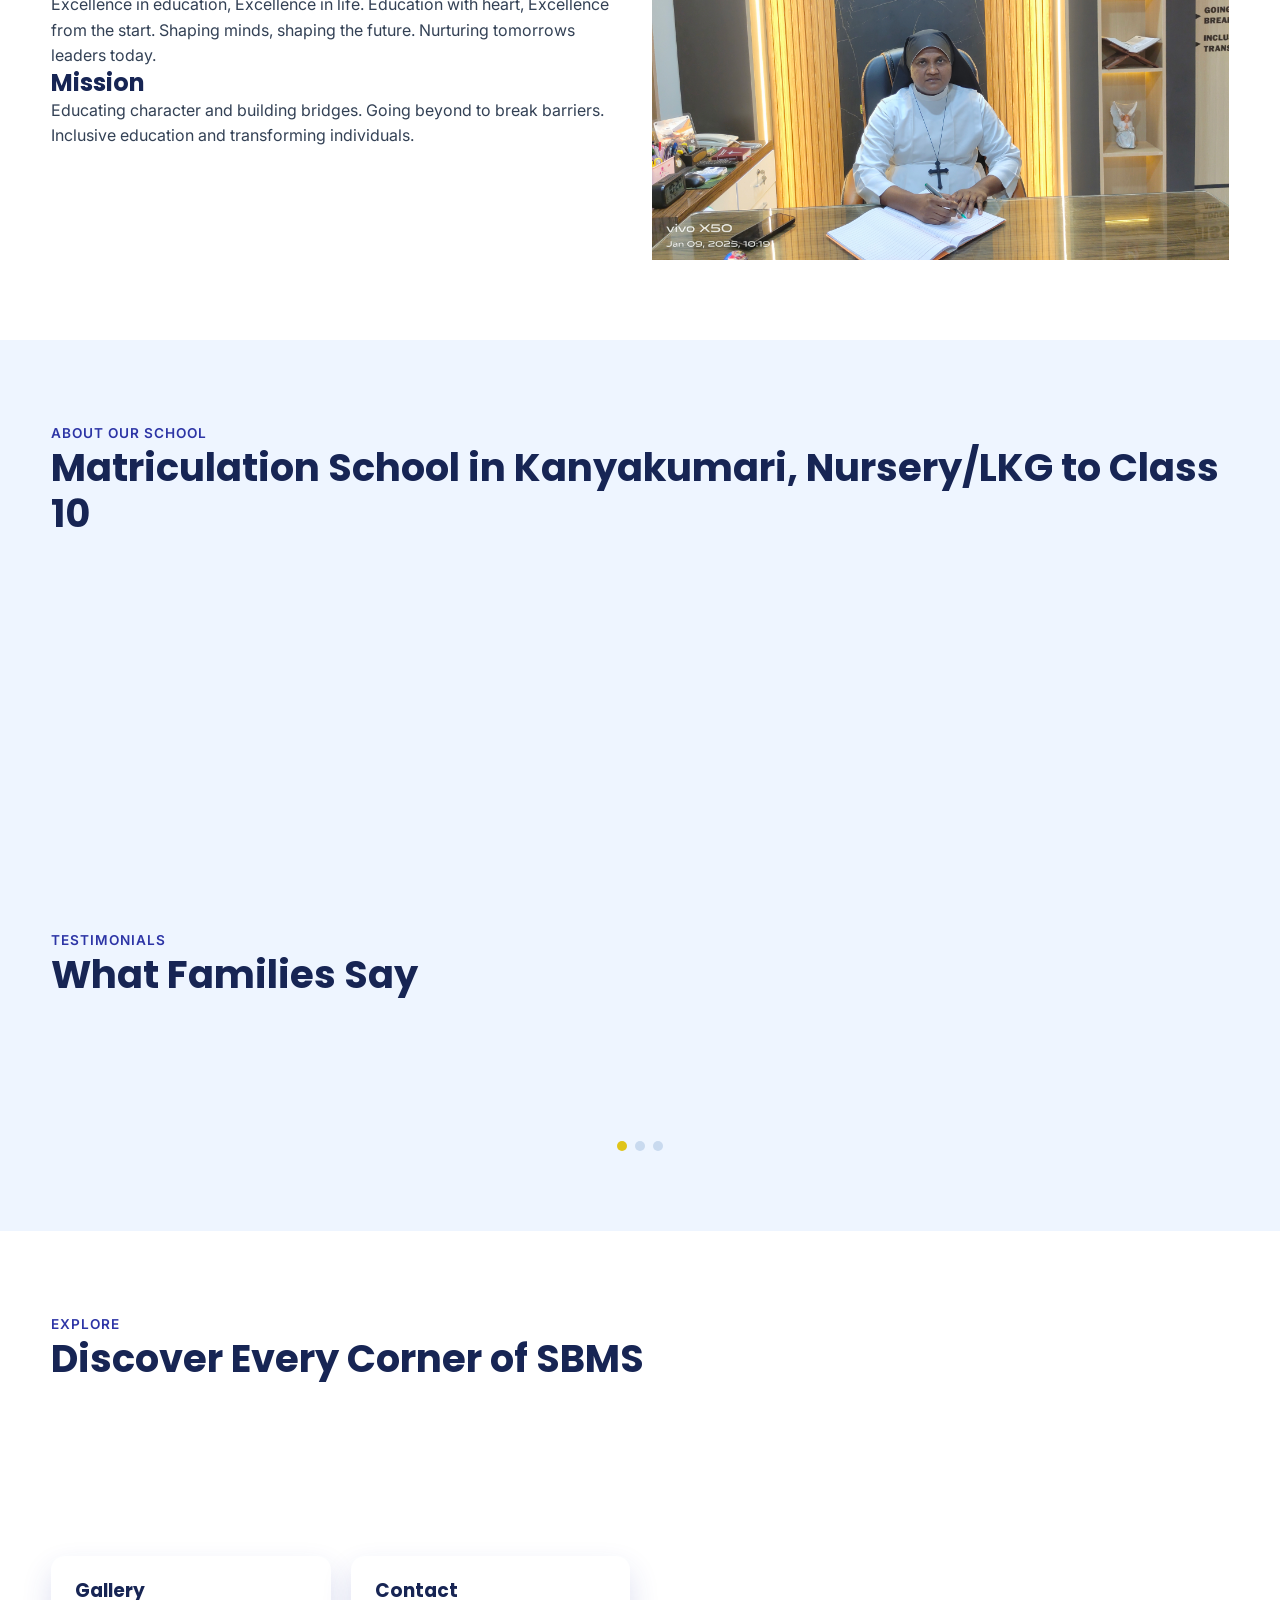
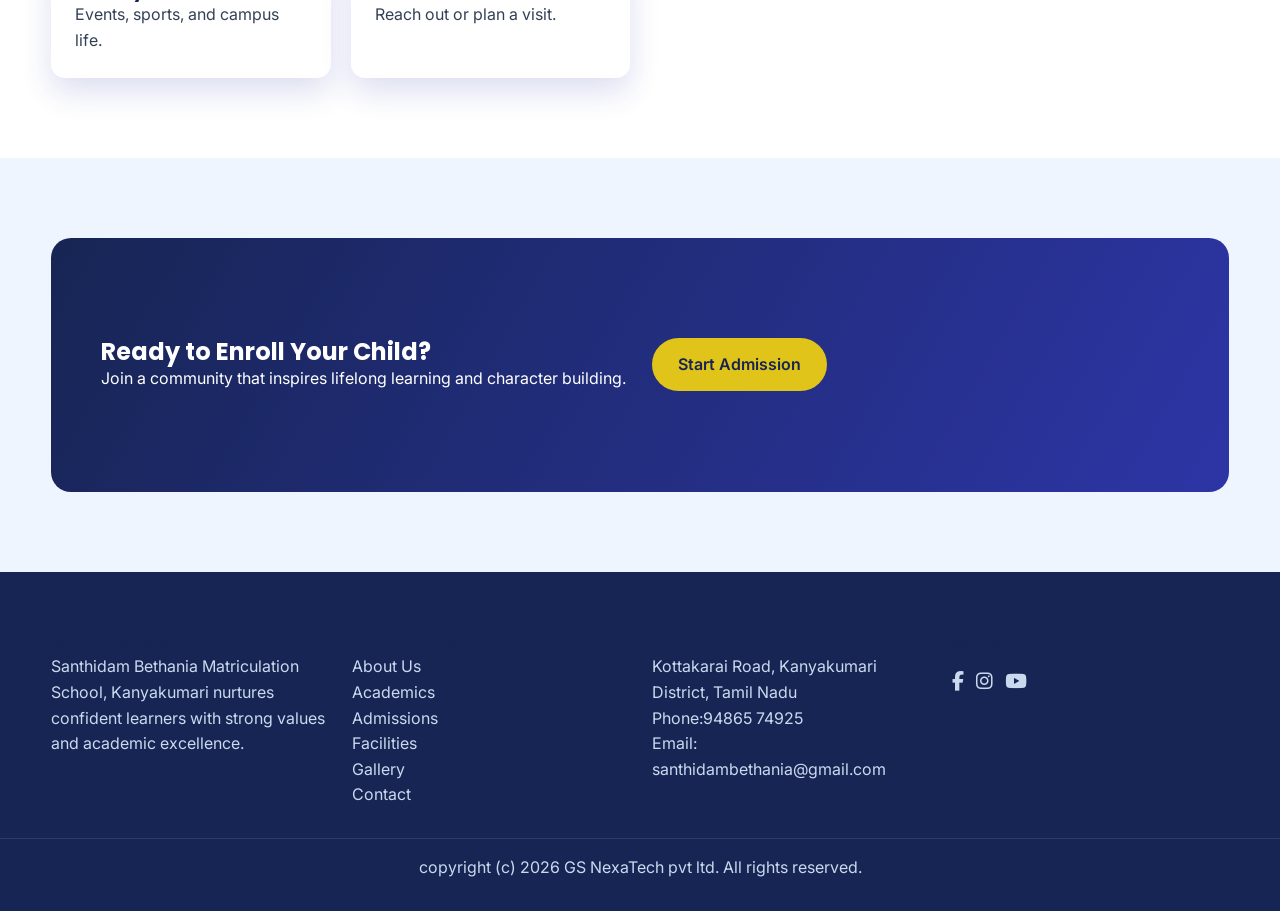
==== commit dc21e779: "new changes" ====
--- a/index.html
+++ b/index.html
@@ -4,20 +4,45 @@
 <head>
   <meta charset="UTF-8">
   <meta name="viewport" content="width=device-width, initial-scale=1.0">
-  <title>Home | Santhidam Bethania Matriculation School  Best School in Kanyakumari</title>
-  <meta name="description"
-    content="Santhidam Bethania Matriculation School in Kanyakumari offers holistic education, modern facilities, and a caring environment from KG to Secondary." />
-  <meta name="keywords"
-    content="Santhidam Bethania Matriculation School, Kanyakumari school, matriculation, KG to secondary, best school in Kanyakumari" />
-  <link rel="canonical" href="https://santhidambethania.edu/index.html" />
+  <title>Santhidam Bethania Matriculation School | Best Matriculation School in Kanyakumari</title>
+  <meta name="description" content="Santhidam Bethania Matriculation School in Kanyakumari offers holistic education, modern facilities and a caring environment from KG to Class 10." />
+  <meta name="keywords" content="Santhidam Bethania Matriculation School, Santhidam Bethania school Kanyakumari, matriculation school Kanyakumari, best matriculation school Kanyakumari, Tamil Nadu state board school Kanyakumari, co-educational school Kanyakumari, private unaided school Kanyakumari, best schools in Kanyakumari for Class 10" />
+  <link rel="canonical" href="https://www.santhidambethaniaschool.com/index.html" />
   <meta property="og:title" content="Santhidam Bethania Matriculation School" />
   <meta property="og:description"
     content="A trusted State Board school in Kanyakumari nurturing wisdom, creativity, and achievement." />
-  <meta property="og:image" content="https://picsum.photos/seed/sbms-home-og/1200/630" />
-  <meta property="og:url" content="https://santhidambethania.edu/index.html" />
+  <!-- TODO: og-default.jpg does not exist yet - add a real 1200x630 photo at assets/images/og-default.jpg -->
+  <meta property="og:image" content="https://www.santhidambethaniaschool.com/assets/images/og-default.jpg" />
+  <meta property="og:url" content="https://www.santhidambethaniaschool.com/index.html" />
+  <meta property="og:type" content="website" />
   <meta name="robots" content="index, follow" />
   <link rel="stylesheet" href="styles.css" />
   <link rel="stylesheet" href="https://cdnjs.cloudflare.com/ajax/libs/font-awesome/6.5.0/css/all.min.css" />
+  <link rel="icon" href="/assets/favicon.ico" />
+  <script type="application/ld+json">
+  {
+    "@context": "https://schema.org",
+    "@type": "EducationalOrganization",
+    "name": "Santhidam Bethania Matriculation School",
+    "alternateName": ["SBMS Kanyakumari", "Santhidam Bethania school Kanyakumari"],
+    "description": "Co-educational, private unaided Tamil Nadu State Board matriculation school in Kanyakumari, from nursery/LKG to Class 10.",
+    "url": "https://www.santhidambethaniaschool.com/",
+    "logo": "https://www.santhidambethaniaschool.com/images/logo.png",
+    "telephone": "+91-94865-74925",
+    "email": "santhidambethania@gmail.com",
+    "address": {
+      "@type": "PostalAddress",
+      "streetAddress": "Kottakarai Road",
+      "addressRegion": "Tamil Nadu",
+      "addressCountry": "IN"
+    },
+    "sameAs": [
+      "https://www.facebook.com/profile.php?id=100010994119330",
+      "https://www.instagram.com/santhidam_bethania_school",
+      "https://youtube.com/@santhidambethaniaschool"
+    ]
+  }
+  </script>
 </head>
 
 <body>
@@ -44,8 +69,7 @@
   <section class="hero">
     <div class="container content">
       <div class="fade-in">
-        <span>Santhidam Bethania Matriculation School</span>
-        <h1>Seek the Wisdom<br>Ignite the Mind<br>Cherish the Dream</h1>
+        <h1><span class="hero-brand">Santhidam Bethania Matriculation School</span>Seek the Wisdom<br>Ignite the Mind<br>Cherish the Dream</h1>
         <p>Located in Kanyakumari, we cultivate academic excellence and character from KG to Secondary with modern
           learning spaces and passionate educators.</p>
         <div class="tagline">Affiliation: State Board | Est. 2003</div>
@@ -186,14 +210,14 @@
             </div>
           </div>
           <div class="slide">
-            <img src="./newimages/drug_awerness.jpeg" class="program-img" alt="Sports" />
+            <img src="./newimages/drug_awerness.jpeg" class="program-img" alt="Road Safety Awareness" />
             <div class="slide-content">
               <h3>Road Safety Awareness</h3>
               <p>Students learned the importance of following traffic rules and practicing safe habits on the road. The session encouraged responsible behavior to ensure safety for themselves and others.🚦</p>
             </div>
           </div>
           <div class="slide">
-            <img src="./newimages/trip.JPG" class="program-img" alt="Arts" />
+            <img src="./newimages/trip.JPG" class="program-img" alt="School Trip" />
             <div class="slide-content">
               <h3>School Trip</h3>
               <p>Students enjoyed an exciting and educational school trip, creating unforgettable memories with their friends and teachers. The outing provided a perfect blend of learning, fun, and real-world exposure beyond the classroom.🚌 </p>
@@ -233,6 +257,19 @@
     <div class="container">
       <div class="section-title">
         <div>
+          <span class="kicker">About Our School</span>
+          <h2>Matriculation School in Kanyakumari, Nursery/LKG to Class 10</h2>
+        </div>
+      </div>
+      <p class="seo-intro fade-in">Santhidam Bethania Matriculation School is a co-educational, private unaided Tamil Nadu State Board school in Kanyakumari. Families looking for the best matriculation school in Kanyakumari choose Santhidam Bethania school Kanyakumari for caring teachers, a safe campus and strong values.</p>
+      <p class="seo-intro fade-in">Searching for the best schools in Kanyakumari for Class 10? Our Secondary programme focuses on board preparation and focused mentoring. Santhidam Bethania admission for 2026-27 is open: see our <a href="admissions.html"><strong>school admission 2026-27 Kanyakumari</strong></a> details, or call 94865 74925 to ask about matriculation school fees and Class 1 admission.</p>
+    </div>
+  </section>
+
+  <section class="section">
+    <div class="container">
+      <div class="section-title">
+        <div>
           <span class="kicker">Testimonials</span>
           <h2>What Families Say</h2>
         </div>
@@ -359,8 +396,8 @@
   <div class="modal" id="admissionModal">
     <div class="modal-content">
       <span class="modal-close"><i class="fa-solid fa-xmark"></i></span>
-      <h2>Admissions 2025-26 Are Open</h2>
-      <p>Secure your child's seat with our simple admission process.</p>
+      <h2>Admissions 2026-27 Are Open</h2>
+      <p>Secure your child's seat: matriculation school admission in Kanyakumari is open for 2026-27 through a simple process.</p>
       <label class="modal-option">
         <input type="checkbox" id="dontShowToday" /> Don't show today
       </label>
--- a/styles.css
+++ b/styles.css
@@ -89,6 +89,15 @@
   font-size: 0.85rem;
 }
 
+h2.kicker,
+.section-title h2.kicker {
+  font-family: 'Inter', sans-serif;
+  font-size: 0.85rem;
+  line-height: 1.6;
+  color: var(--primary);
+}
+
+
 .btn {
   display: inline-flex;
   align-items: center;
@@ -211,6 +220,14 @@
 .hero h1 {
   font-size: clamp(2.4rem, 4vw, 3.6rem);
   color: var(--surface);
+}
+
+.hero h1 .hero-brand {
+  display: block;
+  font-family: 'Inter', sans-serif;
+  font-size: 1rem;
+  font-weight: 400;
+  line-height: 1.6;
 }
 
 .hero p {
@@ -1024,3 +1041,12 @@
   height: 300px;        /* control height here */
   object-fit: cover;    /* crops nicely */
 }
+
+.seo-intro {
+  max-width: 860px;
+  margin-bottom: 28px;
+}
+
+.seo-intro + .seo-intro {
+  margin-top: -12px;
+}
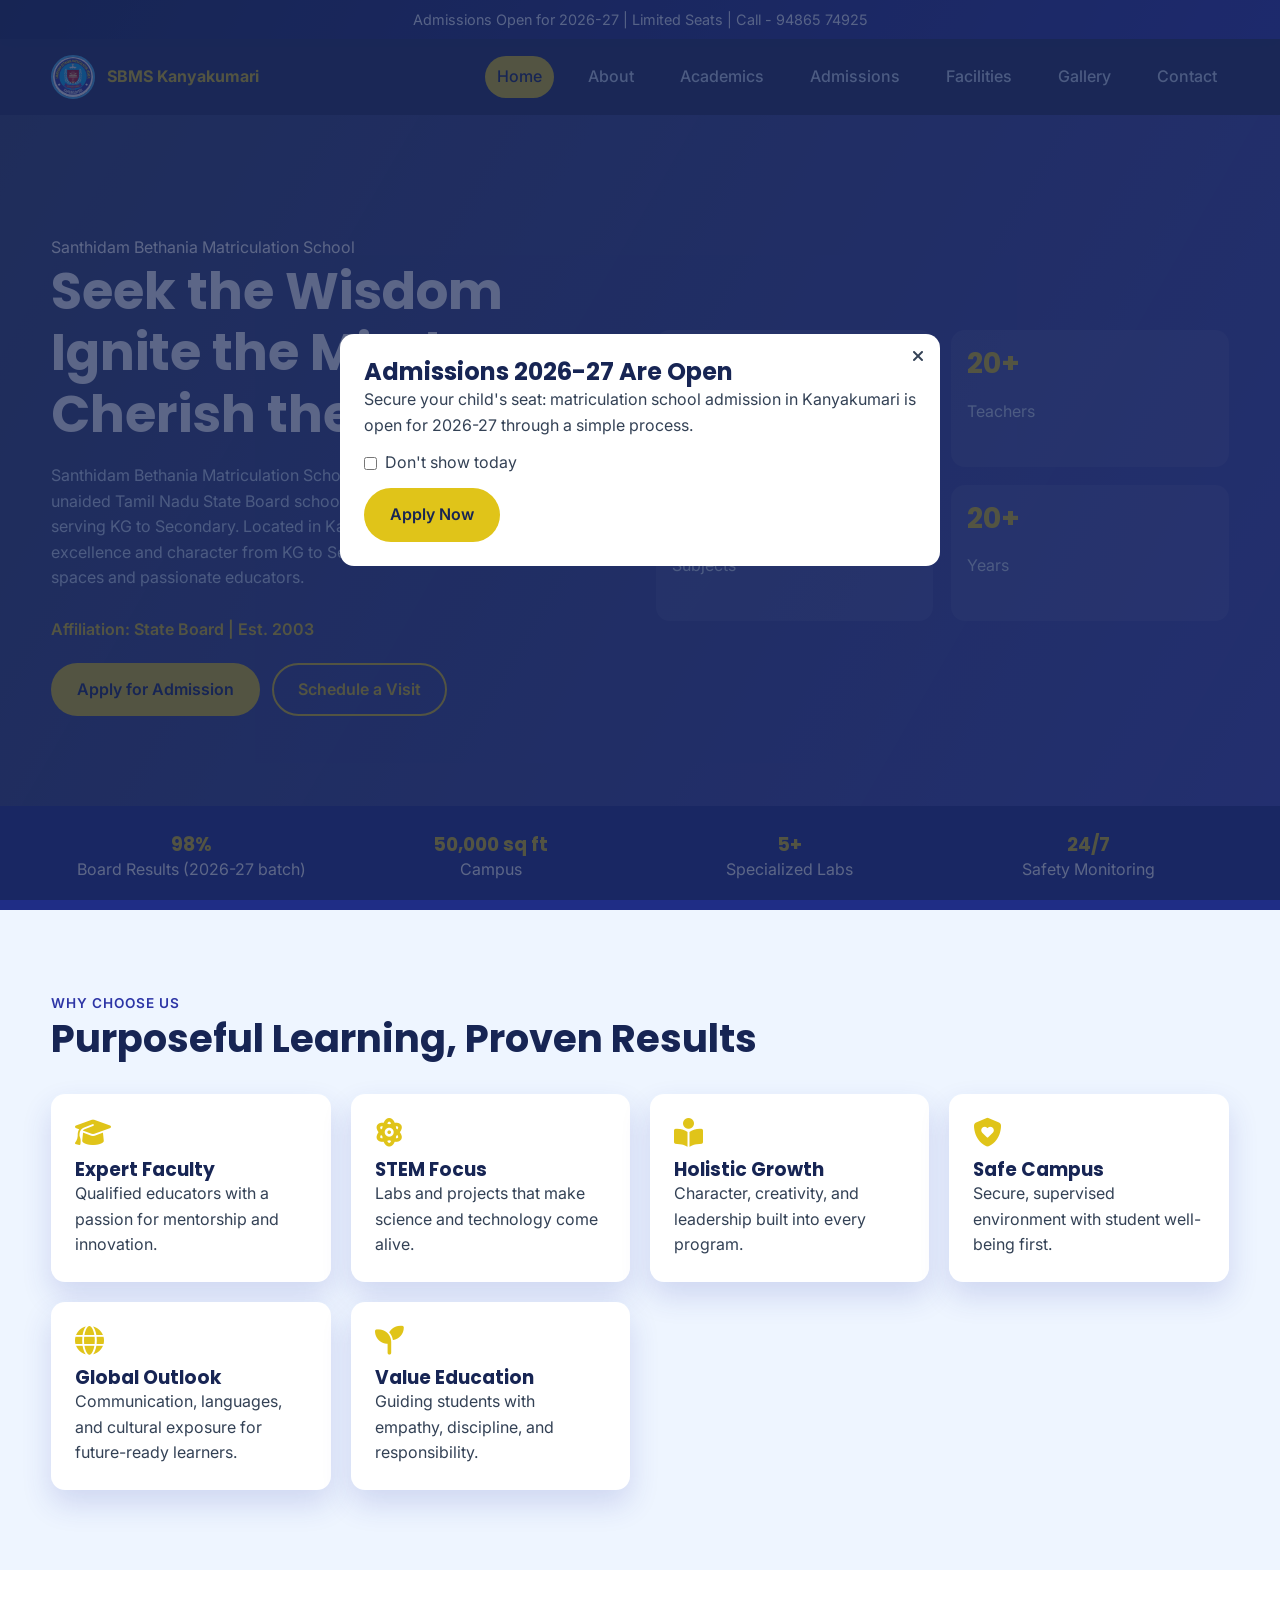
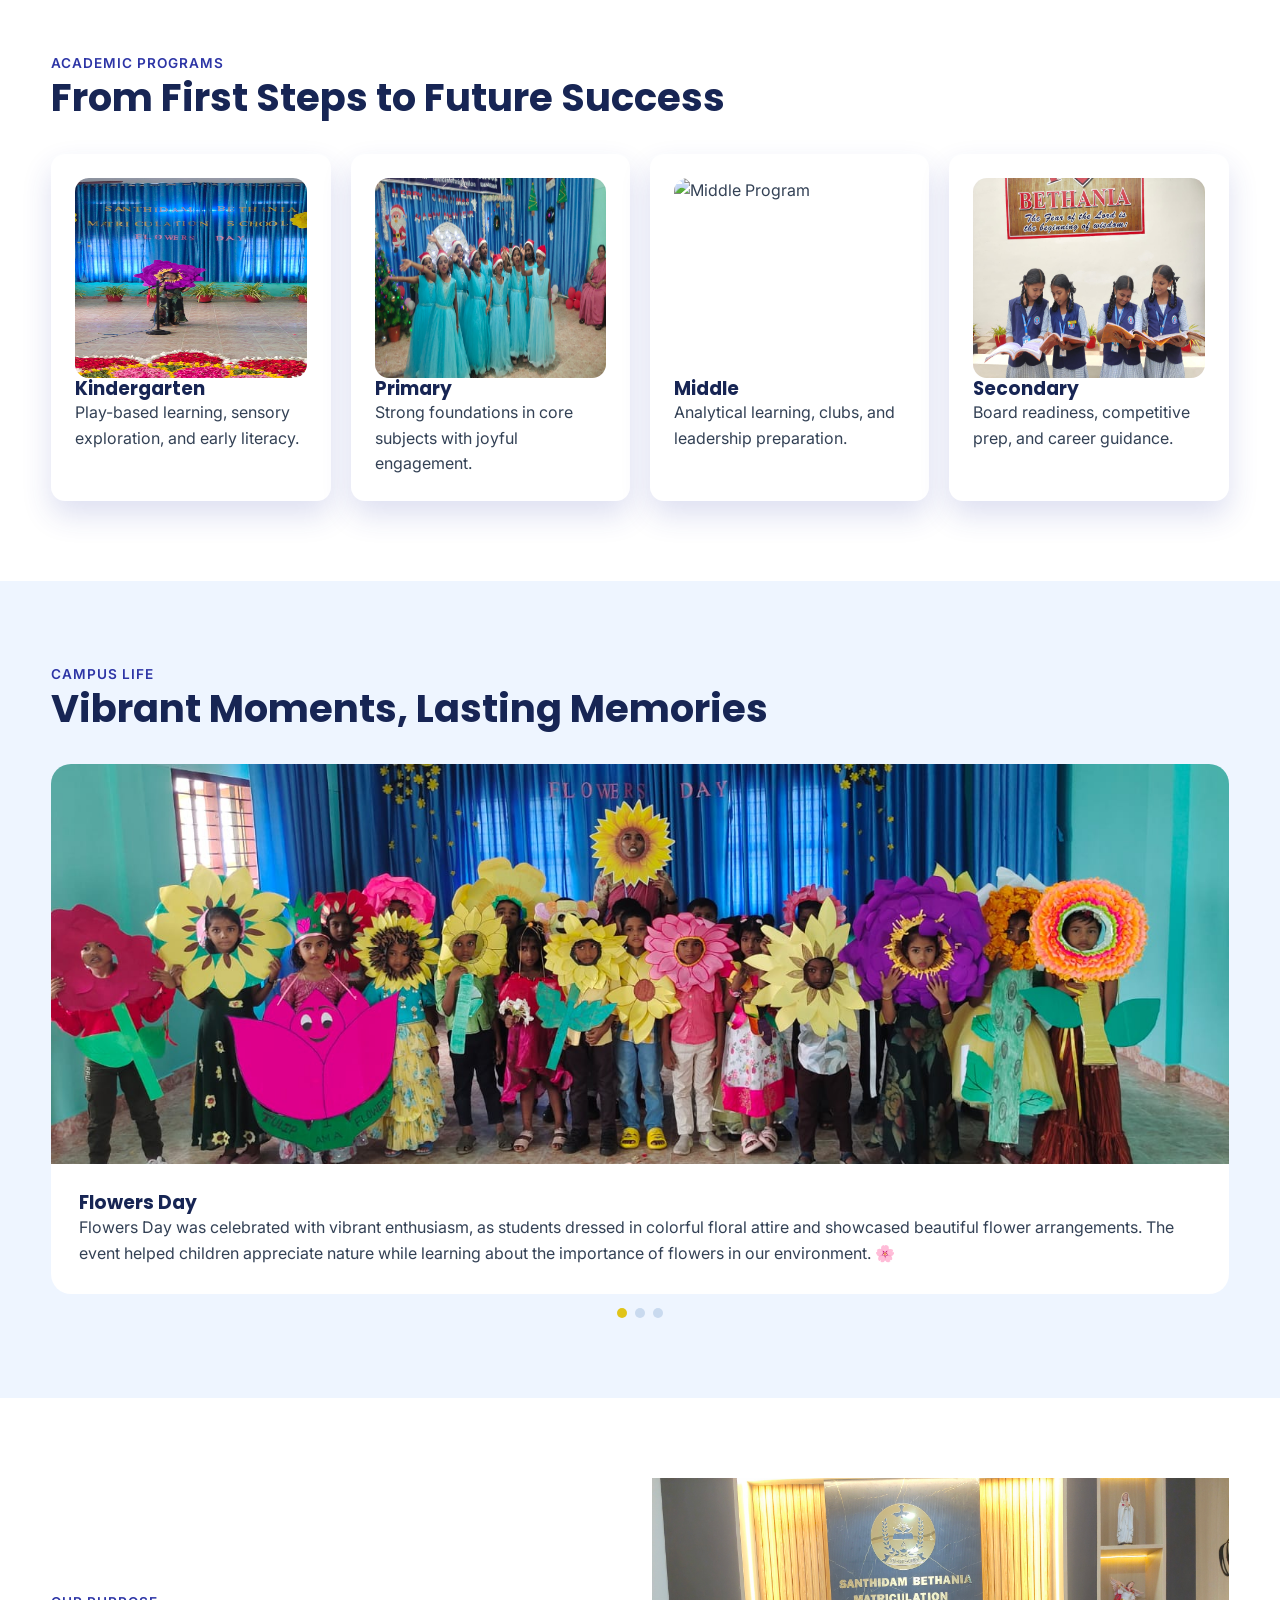
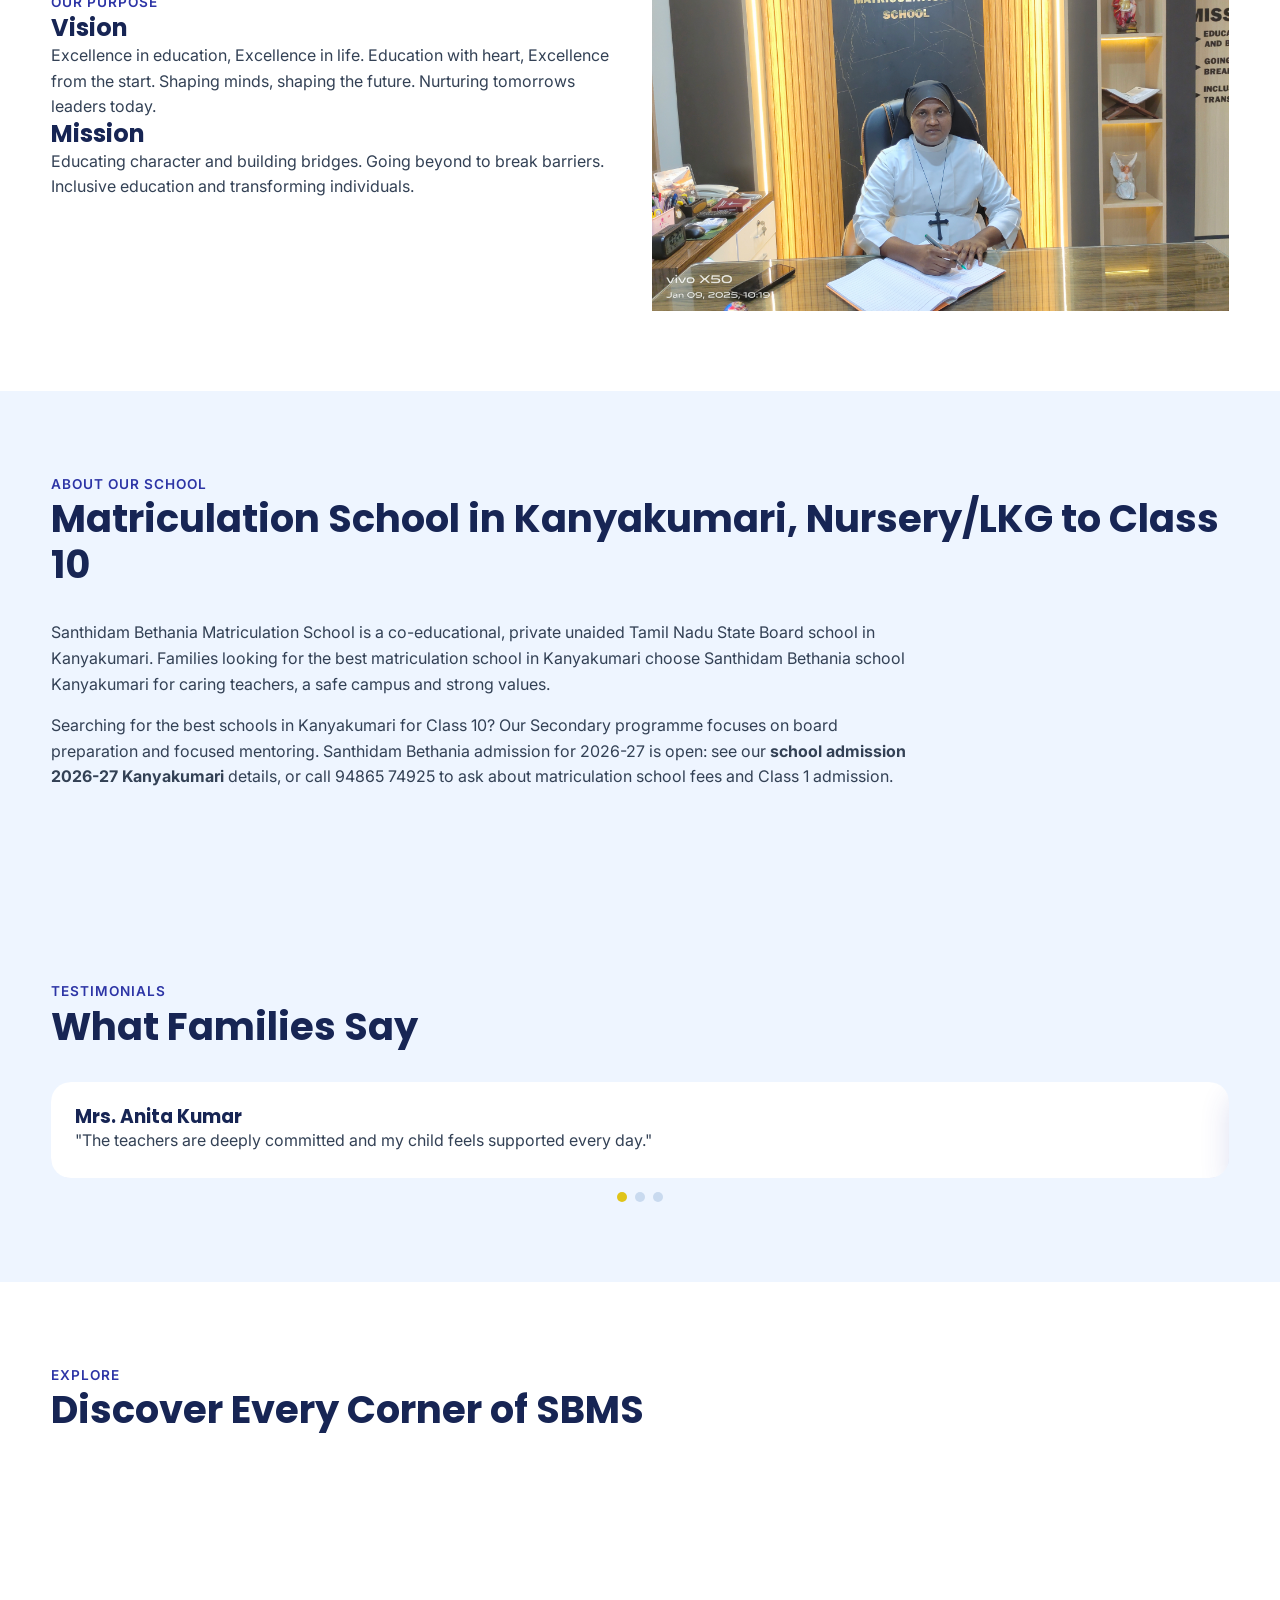
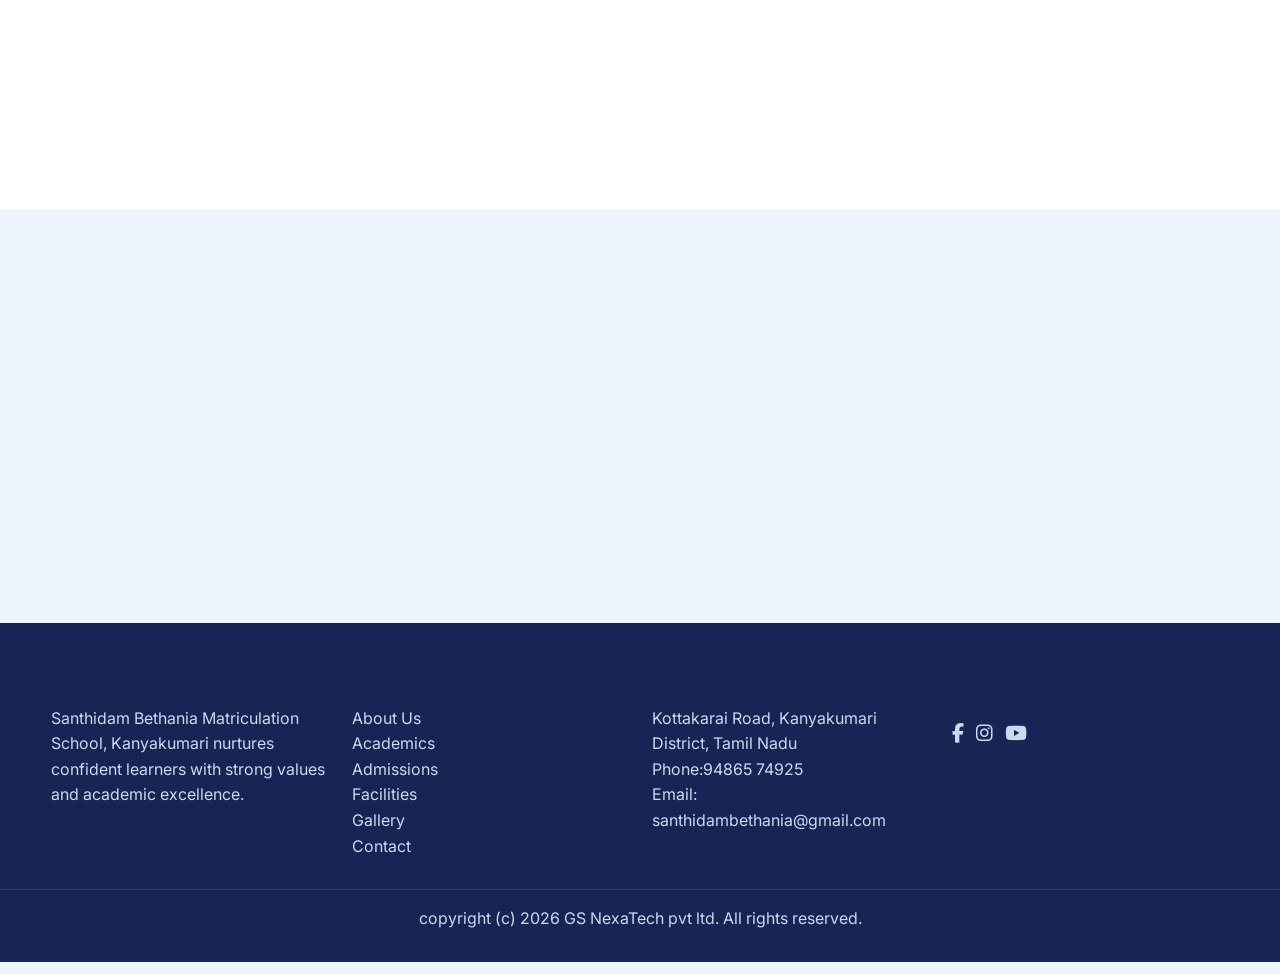
==== commit 20beb7e5: "seo" ====
--- a/index.html
+++ b/index.html
@@ -30,6 +30,7 @@
     "logo": "https://www.santhidambethaniaschool.com/images/logo.png",
     "telephone": "+91-94865-74925",
     "email": "santhidambethania@gmail.com",
+    "foundingDate": "2003",
     "address": {
       "@type": "PostalAddress",
       "streetAddress": "Kottakarai Road",
@@ -70,7 +71,7 @@
     <div class="container content">
       <div class="fade-in">
         <h1><span class="hero-brand">Santhidam Bethania Matriculation School</span>Seek the Wisdom<br>Ignite the Mind<br>Cherish the Dream</h1>
-        <p>Located in Kanyakumari, we cultivate academic excellence and character from KG to Secondary with modern
+        <p>Santhidam Bethania Matriculation School is a co-educational, private unaided Tamil Nadu State Board school in Kanyakumari, established in 2003, serving KG to Secondary. Located in Kanyakumari, we cultivate academic excellence and character from KG to Secondary with modern
           learning spaces and passionate educators.</p>
         <div class="tagline">Affiliation: State Board | Est. 2003</div>
         <div class="hero-actions">
@@ -81,19 +82,19 @@
       <div class="hero-stats fade-in">
         <div class="stats">
           <div class="counter">
-            <h3 data-target="500" data-suffix="+">0</h3>
+            <h3 data-target="500" data-suffix="+">500+</h3>
             <p>Students</p>
           </div>
           <div class="counter">
-            <h3 data-target="20" data-suffix="+">0</h3>
+            <h3 data-target="20" data-suffix="+">20+</h3>
             <p>Teachers</p>
           </div>
           <div class="counter">
-            <h3 data-target="20" data-suffix="+">0</h3>
+            <h3 data-target="20" data-suffix="+">20+</h3>
             <p>Subjects</p>
           </div>
           <div class="counter">
-            <h3 data-target="20" data-suffix="+">0</h3>
+            <h3 data-target="20" data-suffix="+">20+</h3>
             <p>Years</p>
           </div>
         </div>
@@ -105,7 +106,7 @@
     <div class="container stats-grid fade-in">
       <div>
         <h3>98%</h3>
-        <p>Board Results</p>
+        <p>Board Results (2026-27 batch)</p>
       </div>
       <div>
         <h3>50,000 sq ft</h3>
